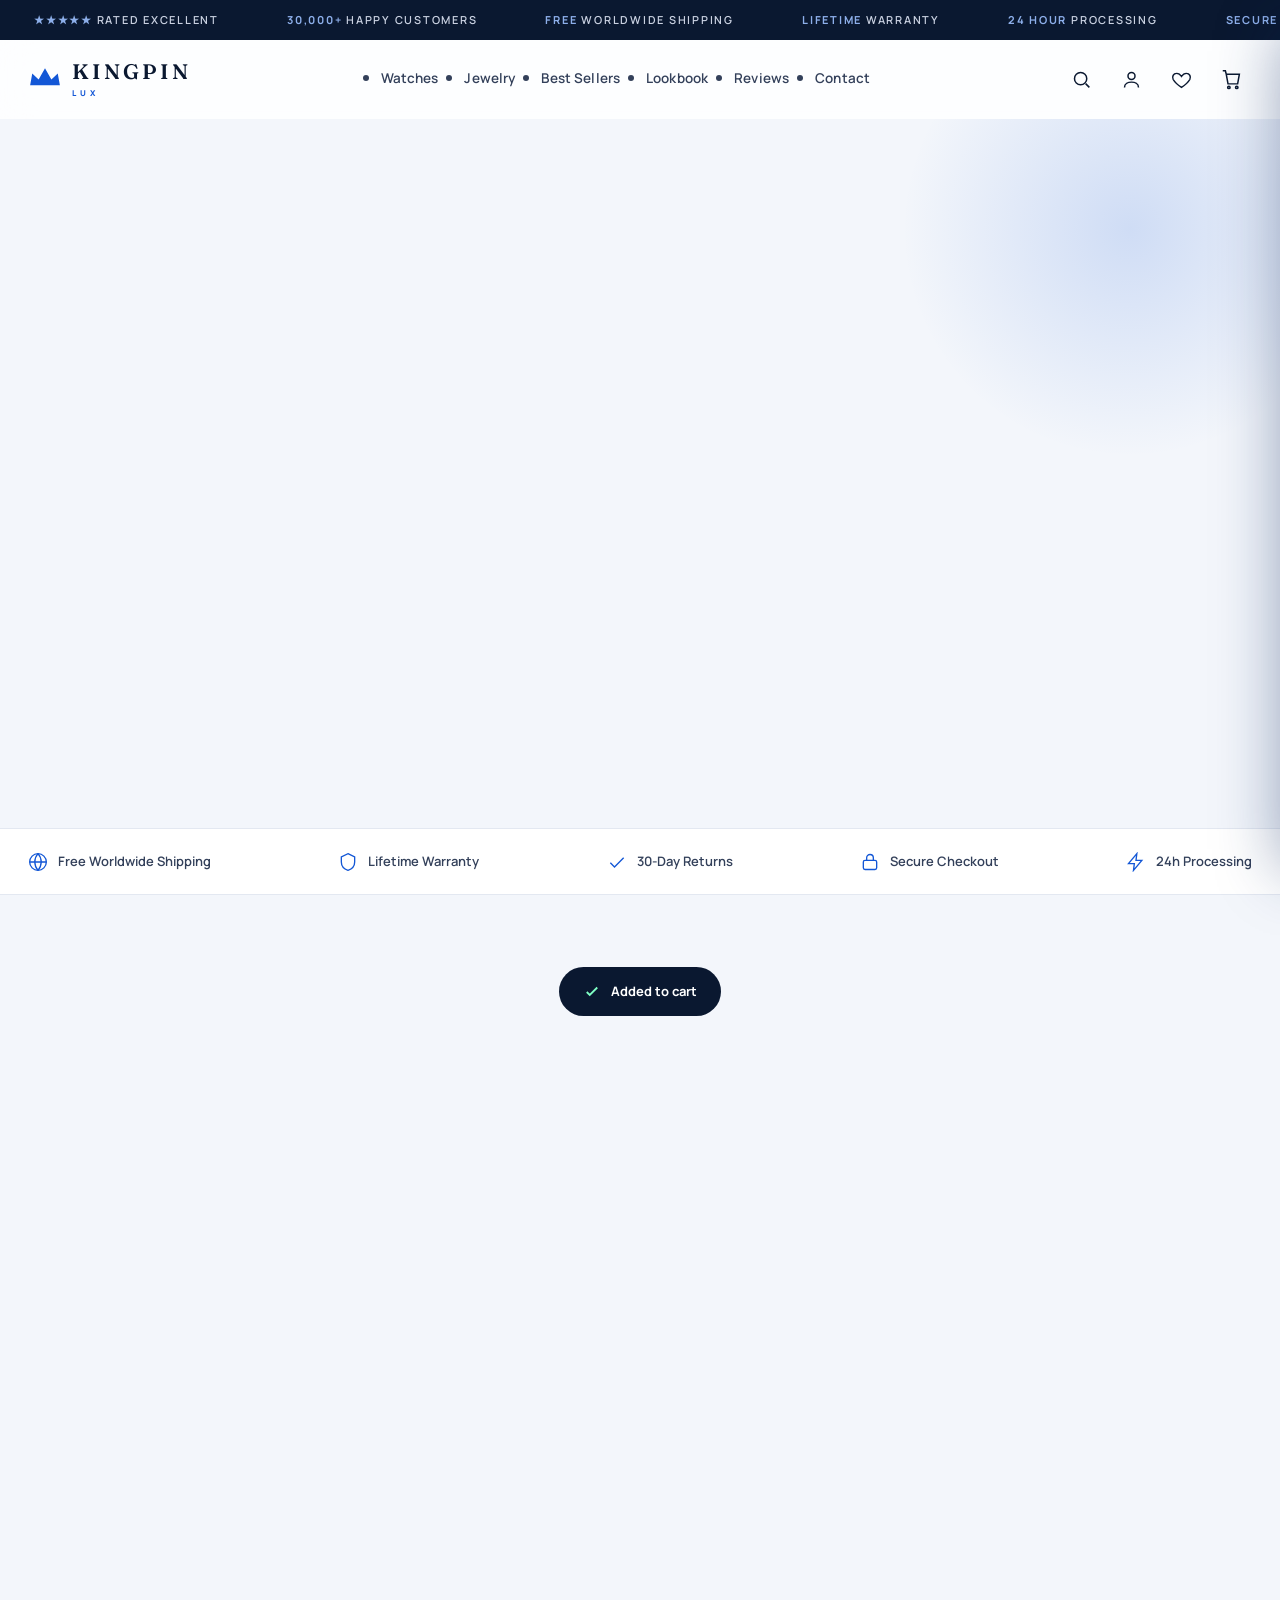
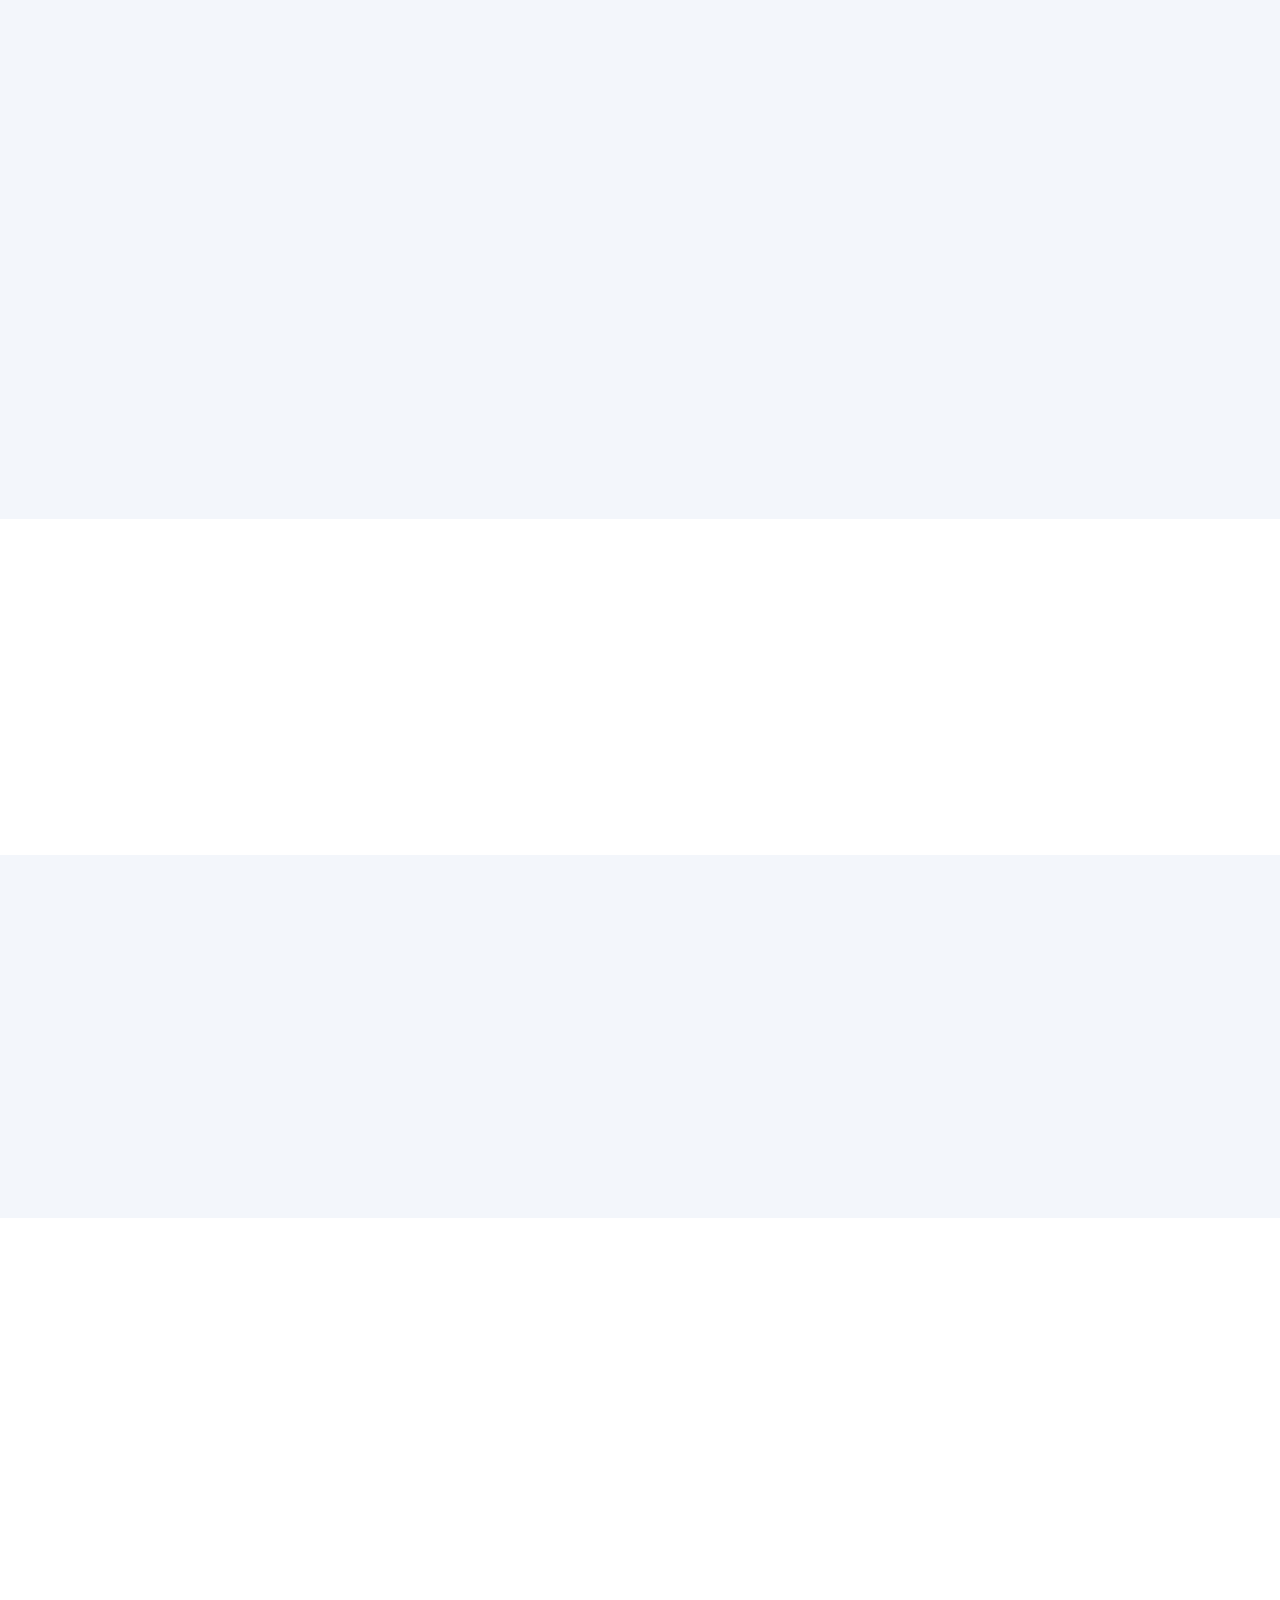
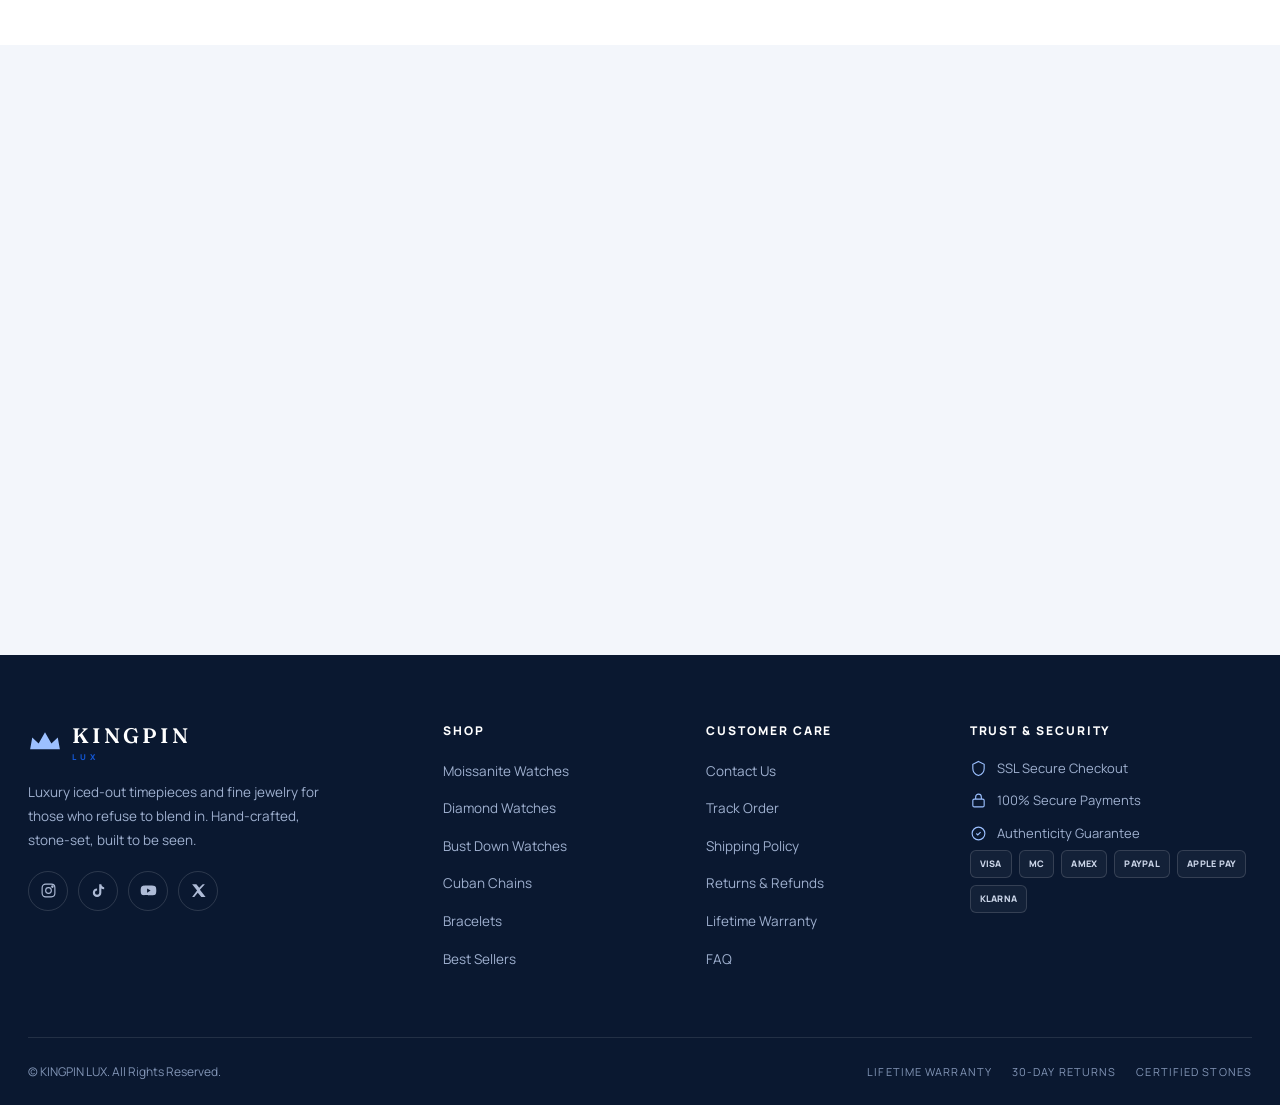
==== index.html @ f2dff748 "Add files via upload" ====
<!DOCTYPE html>
<html lang="en">
<head>
<meta charset="UTF-8">
<meta name="viewport" content="width=device-width, initial-scale=1.0">
<title>KINGPIN LUX — Iced Out Luxury Watches & Diamond Jewelry</title>
<meta name="description" content="KINGPIN LUX crafts moissanite, diamond and iced-out luxury watches for those who refuse to blend in. Free worldwide shipping. Lifetime warranty.">
<meta property="og:title" content="KINGPIN LUX — Time Is Power">
<meta property="og:description" content="Luxury iced-out watches crafted for those who refuse to blend in.">
<link rel="preconnect" href="https://fonts.googleapis.com"><link rel="preconnect" href="https://fonts.gstatic.com" crossorigin>
<link href="https://fonts.googleapis.com/css2?family=Fraunces:ital,opsz,wght@0,9..144,400;0,9..144,500;0,9..144,600;1,9..144,500&family=Manrope:wght@400;500;600;700;800&display=swap" rel="stylesheet">
<style>/* ============ KINGPIN LUX — LIGHT / BLUE THEME ============ */
:root{
  --bg:#f3f6fb; --surface:#ffffff; --surface-2:#fafbfe;
  --ink:#0a1830; --ink-2:#33405a; --muted:#6b7896; --muted-2:#9aa6bd;
  --line:#e3e8f1; --line-2:#eef1f7;
  --blue:#1357d6; --blue-deep:#0c3a96; --blue-700:#0e44ad; --blue-tint:#e9f1ff; --blue-glow:rgba(19,87,214,.16);
  --gold:#b08a36; --ok:#1a9e5f;
  --serif:'Fraunces',Georgia,serif; --sans:'Manrope',-apple-system,sans-serif;
  --ease:cubic-bezier(.22,.61,.36,1);
  --shadow:0 22px 50px -28px rgba(12,40,96,.35); --shadow-sm:0 8px 24px -14px rgba(12,40,96,.28);
  --r:14px;
}
*{margin:0;padding:0;box-sizing:border-box}
html{scroll-behavior:smooth;-webkit-text-size-adjust:100%}
body{background:var(--bg);color:var(--ink-2);font-family:var(--sans);font-weight:400;line-height:1.6;
  overflow-x:hidden;-webkit-font-smoothing:antialiased}
body.lock{overflow:hidden}
a{color:inherit;text-decoration:none}
img{max-width:100%;display:block}
h1,h2,h3,h4,h5{font-family:var(--serif);color:var(--ink);font-weight:500;line-height:1.08;letter-spacing:-.01em}
::selection{background:var(--blue);color:#fff}
.wrap{max-width:1280px;margin:0 auto;padding:0 28px}
.blue{color:var(--blue)}
.eyebrow{font-family:var(--sans);font-size:11px;letter-spacing:.28em;text-transform:uppercase;color:var(--blue);font-weight:700}
.muted{color:var(--muted)}

/* buttons */
.btn{display:inline-flex;align-items:center;justify-content:center;gap:9px;font-family:var(--sans);font-weight:700;
  font-size:13px;letter-spacing:.04em;padding:15px 30px;border-radius:999px;cursor:pointer;border:1.5px solid transparent;
  transition:.35s var(--ease);white-space:nowrap}
.btn-primary{background:var(--blue);color:#fff;box-shadow:0 12px 26px -10px var(--blue-glow)}
.btn-primary:hover{background:var(--blue-deep);transform:translateY(-2px);box-shadow:0 18px 34px -12px var(--blue-glow)}
.btn-dark{background:var(--ink);color:#fff}
.btn-dark:hover{background:#1a2b4a;transform:translateY(-2px)}
.btn-ghost{background:transparent;border-color:var(--line);color:var(--ink)}
.btn-ghost:hover{border-color:var(--blue);color:var(--blue)}
.btn-lg{padding:18px 40px;font-size:14px}
.btn-block{width:100%}

.pill{display:inline-flex;align-items:center;gap:7px;font-size:11px;font-weight:700;letter-spacing:.06em;
  text-transform:uppercase;padding:6px 12px;border-radius:999px}
.pill-blue{background:var(--blue-tint);color:var(--blue-deep)}
.pill-sale{background:#fde9ec;color:#c0233b}
.pill-stock{background:#fff3e0;color:#b5760a}

/* ============ ANNOUNCEMENT ============ */
.announce{background:var(--ink);color:#dfe6f5;overflow:hidden;position:relative;z-index:60}
.announce .t{display:flex;align-items:center;height:40px;white-space:nowrap;animation:marq 40s linear infinite}
.announce .t span{font-size:11px;letter-spacing:.16em;text-transform:uppercase;padding:0 34px;font-weight:600;opacity:.9}
.announce .t span b{color:#9cc0ff}
@keyframes marq{to{transform:translateX(-50%)}}

/* ============ HEADER ============ */
.hd{position:sticky;top:0;z-index:55;background:rgba(255,255,255,.82);backdrop-filter:blur(16px);
  border-bottom:1px solid transparent;transition:.4s var(--ease)}
.hd.scrolled{border-bottom-color:var(--line);box-shadow:0 6px 26px -18px rgba(12,40,96,.4)}
.nav{display:flex;align-items:center;justify-content:space-between;height:78px;transition:.4s var(--ease);gap:18px}
.hd.scrolled .nav{height:66px}
.logo{display:flex;align-items:center;gap:10px;flex-shrink:0}
.logo .crown{width:34px;color:var(--blue)}
.logo .lt{line-height:1}
.logo .nm{font-family:var(--serif);font-size:21px;font-weight:600;letter-spacing:.14em;color:var(--ink)}
.logo .sb{font-size:8px;letter-spacing:.5em;color:var(--blue);font-weight:800;text-indent:.5em}
.menu{display:flex;gap:26px;align-items:center}
.menu>li{position:relative}
.menu>li>a{font-size:13.5px;font-weight:600;color:var(--ink-2);padding:12px 0;display:block;transition:.25s;letter-spacing:.01em}
.menu>li>a:hover{color:var(--blue)}
.menu>li>a::after{content:"";position:absolute;left:0;bottom:6px;height:2px;width:0;background:var(--blue);transition:.35s var(--ease);border-radius:2px}
.menu>li:hover>a::after{width:100%}
.dd{position:absolute;top:100%;left:50%;transform:translateX(-50%) translateY(8px);background:#fff;border:1px solid var(--line);
  border-radius:14px;min-width:230px;padding:10px;opacity:0;visibility:hidden;transition:.3s var(--ease);box-shadow:var(--shadow)}
.menu>li:hover .dd{opacity:1;visibility:visible;transform:translateX(-50%) translateY(0)}
.dd a{display:block;padding:10px 14px;font-size:13px;font-weight:600;color:var(--ink-2);border-radius:9px;transition:.2s}
.dd a:hover{background:var(--blue-tint);color:var(--blue-deep)}
.icons{display:flex;gap:8px;align-items:center}
.iconbtn{position:relative;background:none;border:none;color:var(--ink);cursor:pointer;width:42px;height:42px;border-radius:50%;
  display:flex;align-items:center;justify-content:center;transition:.25s}
.iconbtn:hover{background:var(--blue-tint);color:var(--blue)}
.iconbtn svg{width:21px;height:21px}
.bdg{position:absolute;top:4px;right:3px;background:var(--blue);color:#fff;font-size:10px;font-weight:800;min-width:17px;height:17px;
  border-radius:999px;display:none;align-items:center;justify-content:center;padding:0 4px;font-family:var(--sans)}
.burger{display:none}

/* mobile menu */
.mob{position:fixed;inset:0;z-index:80;background:#fff;transform:translateX(100%);transition:.45s var(--ease);
  padding:26px 24px;overflow-y:auto;display:flex;flex-direction:column}
.mob.on{transform:translateX(0)}
.mob .top{display:flex;justify-content:space-between;align-items:center;margin-bottom:18px}
.mob .x{background:none;border:none;font-size:30px;color:var(--ink);cursor:pointer;line-height:1}
.mob a{display:block;font-family:var(--serif);font-size:24px;font-weight:500;color:var(--ink);padding:15px 4px;border-bottom:1px solid var(--line-2)}

/* ============ FOOTER ============ */
footer{background:var(--ink);color:#c3cde2;padding-top:70px;margin-top:40px}
.fgrid{display:grid;grid-template-columns:1.7fr 1fr 1fr 1.3fr;gap:46px;padding-bottom:54px}
.fbrand .logo .nm{color:#fff}.fbrand .logo .crown{color:#9cc0ff}
.fbrand p{font-size:13.5px;margin:18px 0;max-width:300px;line-height:1.8;color:#9fb0cf}
.soc{display:flex;gap:10px}
.soc a{width:40px;height:40px;border:1px solid rgba(255,255,255,.14);border-radius:50%;display:flex;align-items:center;justify-content:center;
  color:#aebbd6;transition:.3s}
.soc a:hover{background:var(--blue);border-color:var(--blue);color:#fff;transform:translateY(-3px)}
.soc svg{width:17px;height:17px}
.fcol h5{font-family:var(--sans);font-size:12px;letter-spacing:.16em;text-transform:uppercase;color:#fff;margin-bottom:20px;font-weight:800}
.fcol ul{list-style:none}.fcol li{margin-bottom:12px}
.fcol a{font-size:13.5px;color:#9fb0cf;transition:.25s}.fcol a:hover{color:#fff}
.ftrust{display:flex;flex-direction:column;gap:12px}
.ftrust .r{display:flex;gap:10px;align-items:center;font-size:13px;color:#9fb0cf}
.ftrust .r svg{width:17px;height:17px;color:#9cc0ff;flex-shrink:0}
.pays{display:flex;gap:7px;flex-wrap:wrap;margin-top:6px}
.pay{height:28px;padding:0 9px;border:1px solid rgba(255,255,255,.14);border-radius:6px;display:flex;align-items:center;
  font-size:9px;font-weight:800;letter-spacing:.03em;color:#cdd7ea;background:rgba(255,255,255,.04)}
.fbot{border-top:1px solid rgba(255,255,255,.1);padding:24px 0;display:flex;justify-content:space-between;align-items:center;
  flex-wrap:wrap;gap:12px}
.fbot p{font-size:12px;color:#8295b6}
.fbot .c{display:flex;gap:20px;font-size:11px;letter-spacing:.1em;text-transform:uppercase;color:#8295b6}

/* ============ PRODUCT CARD ============ */
.pcard{background:var(--surface);border:1px solid var(--line);border-radius:var(--r);overflow:hidden;transition:.4s var(--ease);
  position:relative;display:flex;flex-direction:column}
.pcard:hover{border-color:#cfdcf3;transform:translateY(-6px);box-shadow:var(--shadow)}
.pmedia{position:relative;aspect-ratio:1;overflow:hidden;background:linear-gradient(135deg,#eef3fb,#e3ebf7);display:block}
.pmedia img{width:100%;height:100%;object-fit:cover;transition:.7s var(--ease)}
.pcard:hover .pmedia img{transform:scale(1.06)}
.ptags{position:absolute;top:12px;left:12px;z-index:3;display:flex;flex-direction:column;gap:6px;align-items:flex-start}
.pwish{position:absolute;top:11px;right:11px;z-index:4;background:rgba(255,255,255,.92);border:1px solid var(--line);
  width:38px;height:38px;border-radius:50%;display:flex;align-items:center;justify-content:center;cursor:pointer;color:var(--ink);transition:.25s}
.pwish:hover{color:var(--blue);border-color:var(--blue)}
.pwish.on{color:#e23;border-color:#e23}.pwish.on svg{fill:#e23}
.pwish svg{width:17px;height:17px}
.pquick{position:absolute;left:12px;right:12px;bottom:12px;z-index:4;transform:translateY(130%);transition:.4s var(--ease);display:flex;gap:8px}
.pcard:hover .pquick{transform:translateY(0)}
.pquick .add{flex:1;background:var(--ink);color:#fff;border:none;border-radius:999px;padding:12px;font-family:var(--sans);
  font-weight:700;font-size:12px;letter-spacing:.04em;cursor:pointer;transition:.25s}
.pquick .add:hover{background:var(--blue)}
.pquick .qv{flex:0 0 46px;background:rgba(255,255,255,.95);border:1px solid var(--line);border-radius:999px;cursor:pointer;
  display:flex;align-items:center;justify-content:center;color:var(--ink);transition:.25s}
.pquick .qv:hover{color:var(--blue);border-color:var(--blue)}
.pbody{padding:18px 18px 20px;text-align:center;flex:1;display:flex;flex-direction:column}
.pbody .ct{font-size:10px;letter-spacing:.16em;text-transform:uppercase;color:var(--blue);font-weight:700;margin-bottom:7px}
.pbody h3{font-size:19px;margin-bottom:8px;color:var(--ink)}
.stars{display:inline-flex;gap:1px;align-items:center;color:#f5a623;justify-content:center}
.stars svg{width:14px;height:14px}.stars .rc{font-size:11.5px;color:var(--muted);margin-left:5px;font-family:var(--sans);font-weight:600}
.price{display:flex;gap:9px;justify-content:center;align-items:baseline;margin-top:auto;padding-top:12px}
.price .now{font-size:18px;font-weight:800;color:var(--ink);font-family:var(--sans)}
.price .was{font-size:13px;color:var(--muted-2);text-decoration:line-through;font-family:var(--sans);font-weight:600}

/* ============ DRAWER / CART ============ */
.ov{position:fixed;inset:0;background:rgba(10,24,48,.42);z-index:90;opacity:0;visibility:hidden;transition:.4s var(--ease);backdrop-filter:blur(2px)}
.ov.on{opacity:1;visibility:visible}
.drawer{position:fixed;top:0;right:0;height:100%;width:min(430px,100%);background:#fff;z-index:95;transform:translateX(100%);
  transition:.45s var(--ease);display:flex;flex-direction:column;box-shadow:-30px 0 60px -30px rgba(12,40,96,.4)}
.drawer.on{transform:translateX(0)}
.dh{padding:22px 24px;border-bottom:1px solid var(--line);display:flex;justify-content:space-between;align-items:center}
.dh h3{font-size:22px}.dh button{background:none;border:none;font-size:26px;color:var(--muted);cursor:pointer;line-height:1}
.dh button:hover{color:var(--blue)}
.ditems{flex:1;overflow-y:auto;padding:6px 24px}
.dempty{text-align:center;color:var(--muted);padding:60px 10px;font-size:14px}
.ci{display:flex;gap:14px;padding:18px 0;border-bottom:1px solid var(--line-2)}
.ci .im{width:78px;height:78px;border-radius:10px;overflow:hidden;flex-shrink:0;background:#eef3fb}
.ci .im img{width:100%;height:100%;object-fit:cover}
.ci .inf{flex:1}.ci .inf h4{font-size:15px;margin-bottom:3px}.ci .inf .cp{font-size:14px;font-weight:800;color:var(--blue);font-family:var(--sans)}
.qty{display:inline-flex;align-items:center;border:1px solid var(--line);border-radius:999px;margin-top:9px;overflow:hidden}
.qty button{width:30px;height:30px;background:none;border:none;cursor:pointer;color:var(--ink);font-size:15px;transition:.2s}
.qty button:hover{background:var(--blue-tint);color:var(--blue)}
.qty span{min-width:30px;text-align:center;font-weight:700;font-family:var(--sans);font-size:13px}
.ci .rm{background:none;border:none;color:var(--muted-2);font-size:12px;cursor:pointer;margin-top:8px;display:block;font-weight:600}
.ci .rm:hover{color:#e23}
.df{padding:22px 24px;border-top:1px solid var(--line);background:var(--surface-2)}
.df .row{display:flex;justify-content:space-between;font-size:13.5px;margin-bottom:7px;color:var(--ink-2)}
.df .row.g{font-size:16px;font-weight:800;color:var(--ink);margin:10px 0 16px}
.df .row.g b{font-family:var(--sans)}
.df .ship{text-align:center;font-size:11.5px;color:var(--muted);margin-top:12px}

/* toast */
.toast{position:fixed;bottom:24px;left:50%;transform:translateX(-50%) translateY(140px);z-index:120;background:var(--ink);color:#fff;
  padding:14px 24px;border-radius:999px;display:flex;gap:10px;align-items:center;transition:.45s var(--ease);box-shadow:var(--shadow)}
.toast.on{transform:translateX(-50%) translateY(0)}
.toast svg{width:18px;height:18px;color:#7fffc4}.toast span{font-size:13px;font-weight:700}

/* reveal */
.rv{opacity:0;transform:translateY(28px);transition:.8s var(--ease)}.rv.in{opacity:1;transform:none}
[data-d="1"]{transition-delay:.07s}[data-d="2"]{transition-delay:.14s}[data-d="3"]{transition-delay:.21s}[data-d="4"]{transition-delay:.28s}

/* crown svg */
.crown svg{width:100%;height:auto}

@media(max-width:980px){
  .fgrid{grid-template-columns:1fr 1fr;gap:36px}
}
@media(max-width:760px){
  .wrap{padding:0 18px}
  .menu{display:none}.burger{display:flex}
  .icons .iconbtn.srch,.icons .iconbtn.acct{display:none}
  .fgrid{grid-template-columns:1fr}
  .fbot{flex-direction:column;text-align:center}
}
</style>
<style>
/* ===== HOMEPAGE ===== */
.hero{position:relative;overflow:hidden;padding:64px 0 84px}
.hero-grid{display:grid;grid-template-columns:1.05fr 1fr;gap:50px;align-items:center}
.hero-l .eyebrow{margin-bottom:18px;display:inline-block}
.hero h1{font-size:clamp(46px,7vw,86px);color:var(--ink);letter-spacing:-.02em;margin-bottom:18px}
.hero h1 em{font-style:italic;color:var(--blue);font-weight:500}
.hero .lede{font-size:clamp(16px,2vw,19px);color:var(--ink-2);max-width:460px;margin-bottom:30px}
.hero-cta{display:flex;gap:12px;flex-wrap:wrap;margin-bottom:34px}
.hero-stats{display:flex;gap:30px;flex-wrap:wrap}
.hero-stats .s .n{font-family:var(--serif);font-size:30px;color:var(--ink);font-weight:600;line-height:1}
.hero-stats .s .l{font-size:11px;letter-spacing:.12em;text-transform:uppercase;color:var(--muted);margin-top:5px;font-weight:600}
.hero-img{position:relative;border-radius:22px;overflow:hidden;aspect-ratio:1.02;box-shadow:var(--shadow);border:1px solid var(--line)}
.hero-img img{width:100%;height:100%;object-fit:cover}
.hero-img .float{position:absolute;left:18px;bottom:18px;background:rgba(255,255,255,.92);backdrop-filter:blur(8px);
  border-radius:14px;padding:12px 16px;display:flex;gap:11px;align-items:center;box-shadow:var(--shadow-sm)}
.hero-img .float .ic{width:38px;height:38px;border-radius:10px;background:var(--blue-tint);display:flex;align-items:center;justify-content:center;color:var(--blue)}
.hero-img .float .ic svg{width:20px;height:20px}
.hero-img .float .tx b{display:block;font-size:13px;color:var(--ink);font-weight:800}
.hero-img .float .tx span{font-size:11px;color:var(--muted)}
.hero-blur{position:absolute;width:460px;height:460px;border-radius:50%;background:radial-gradient(circle,var(--blue-glow),transparent 70%);
  top:-120px;right:-80px;z-index:-1}

.tstrip{background:var(--surface);border-block:1px solid var(--line)}
.tstrip .wrap{display:flex;justify-content:space-between;gap:20px;flex-wrap:wrap;padding-block:22px}
.tstrip .ti{display:flex;gap:10px;align-items:center;font-size:13px;font-weight:600;color:var(--ink-2)}
.tstrip .ti svg{width:20px;height:20px;color:var(--blue);flex-shrink:0}

.sec{padding:88px 0}
.shead{text-align:center;max-width:620px;margin:0 auto 50px}
.shead h2{font-size:clamp(34px,4.6vw,52px);margin:14px 0 12px}
.shead p{color:var(--muted)}
.dash{width:54px;height:3px;background:var(--blue);border-radius:3px;margin:0 auto}

.coll{display:grid;grid-template-columns:repeat(4,1fr);gap:16px}
.ccard{position:relative;border-radius:var(--r);overflow:hidden;aspect-ratio:3/3.7;display:flex;align-items:flex-end;cursor:pointer;
  border:1px solid var(--line)}
.ccard img{position:absolute;inset:0;width:100%;height:100%;object-fit:cover;transition:.9s var(--ease)}
.ccard:hover img{transform:scale(1.07)}
.ccard::after{content:"";position:absolute;inset:0;background:linear-gradient(to top,rgba(8,18,40,.86),rgba(8,18,40,.05) 60%,transparent)}
.ccard .cb{position:relative;z-index:2;padding:22px;color:#fff;width:100%}
.ccard .cb .c{font-size:11px;letter-spacing:.14em;text-transform:uppercase;color:#9cc0ff;font-weight:700}
.ccard .cb h3{color:#fff;font-size:23px;margin-top:3px}
.ccard .cb .go{margin-top:12px;font-size:12px;font-weight:700;letter-spacing:.04em;display:inline-flex;gap:6px;opacity:0;transform:translateY(8px);transition:.4s var(--ease)}
.ccard:hover .cb .go{opacity:1;transform:none}
.ccard.wide{grid-column:span 2;aspect-ratio:auto}

.tabs{display:flex;justify-content:center;gap:8px;flex-wrap:wrap;margin-bottom:40px}
.tabs button{background:#fff;border:1px solid var(--line);color:var(--ink-2);padding:10px 20px;border-radius:999px;
  font-family:var(--sans);font-weight:700;font-size:13px;cursor:pointer;transition:.3s}
.tabs button.on,.tabs button:hover{background:var(--blue);border-color:var(--blue);color:#fff}
.pgrid{display:grid;grid-template-columns:repeat(4,1fr);gap:18px}

.why{background:var(--surface)}
.whygrid{display:grid;grid-template-columns:repeat(4,1fr);gap:18px}
.wc{text-align:center;padding:30px 18px;border:1px solid var(--line);border-radius:var(--r);background:var(--surface-2);transition:.35s var(--ease)}
.wc:hover{border-color:#cfdcf3;transform:translateY(-4px);box-shadow:var(--shadow-sm)}
.wc .ic{width:50px;height:50px;border-radius:12px;background:var(--blue-tint);color:var(--blue);display:flex;align-items:center;justify-content:center;margin:0 auto 16px}
.wc .ic svg{width:25px;height:25px}
.wc h4{font-size:18px;margin-bottom:6px}.wc p{font-size:13px;color:var(--muted)}

.wild{display:grid;grid-template-columns:repeat(6,1fr);grid-auto-rows:170px;gap:12px}
.wt{position:relative;border-radius:12px;overflow:hidden;cursor:pointer}
.wt img{width:100%;height:100%;object-fit:cover;transition:.7s var(--ease)}
.wt:hover img{transform:scale(1.1)}
.wt::after{content:"";position:absolute;inset:0;background:rgba(19,87,214,0);transition:.35s}
.wt:hover::after{background:rgba(10,24,48,.28)}
.wt.t1{grid-column:span 2;grid-row:span 2}.wt.t2{grid-column:span 2}.wt.t3{grid-column:span 2;grid-row:span 2}

.revwrap{background:var(--surface)}
.revtop{display:flex;align-items:center;justify-content:center;gap:16px;margin-bottom:44px;flex-wrap:wrap}
.revtop .sc{font-family:var(--serif);font-size:46px;color:var(--ink);font-weight:600;line-height:1}
.revtop .stars svg{width:22px;height:22px}
.revtop .mt .l{font-size:12px;color:var(--muted);font-weight:600}
.revg{display:grid;grid-template-columns:repeat(3,1fr);gap:18px}
.rc{border:1px solid var(--line);border-radius:var(--r);background:var(--surface-2);overflow:hidden}
.rc .ph{aspect-ratio:1.5;overflow:hidden}.rc .ph img{width:100%;height:100%;object-fit:cover}
.rc .bd{padding:22px 22px 24px}
.rc .stars{margin-bottom:12px}
.rc p{font-family:var(--serif);font-size:17px;font-style:italic;color:var(--ink);line-height:1.5;margin-bottom:16px}
.rc .who{display:flex;align-items:center;gap:11px}
.rc .av{width:40px;height:40px;border-radius:50%;background:var(--blue);color:#fff;display:flex;align-items:center;justify-content:center;
  font-family:var(--serif);font-weight:600;font-size:17px}
.rc .who .nm{font-size:13px;font-weight:700;color:var(--ink)}
.rc .who .vf{font-size:11px;color:var(--ok);font-weight:700;display:flex;gap:4px;align-items:center}

.cta-circle{background:linear-gradient(135deg,var(--blue-deep),var(--blue));color:#fff;border-radius:24px;padding:60px 40px;text-align:center;position:relative;overflow:hidden}
.cta-circle::before{content:"";position:absolute;width:400px;height:400px;border-radius:50%;background:rgba(255,255,255,.08);top:-160px;right:-120px}
.cta-circle .eyebrow{color:#bcd4ff}
.cta-circle h2{color:#fff;font-size:clamp(32px,4.4vw,50px);margin:12px 0}
.cta-circle p{color:#cfe0ff;max-width:520px;margin:0 auto 28px}
.cform{display:flex;gap:10px;max-width:480px;margin:0 auto;flex-wrap:wrap}
.cform input{flex:1;min-width:200px;background:rgba(255,255,255,.14);border:1px solid rgba(255,255,255,.25);color:#fff;
  padding:16px 20px;border-radius:999px;font-family:var(--sans);font-size:14px;outline:none}
.cform input::placeholder{color:#cdddff}
.cform input:focus{background:rgba(255,255,255,.2)}
.cform .btn{background:#fff;color:var(--blue-deep)}.cform .btn:hover{background:var(--ink);color:#fff}
.cok{color:#bff5d8;font-size:13px;margin-top:16px;display:none;font-weight:700}
.cfine{font-size:11.5px;color:#a9c4f0;margin-top:16px}

@media(max-width:980px){
  .pgrid,.coll{grid-template-columns:repeat(2,1fr)}.whygrid{grid-template-columns:repeat(2,1fr)}.revg{grid-template-columns:1fr}
  .hero-grid{grid-template-columns:1fr;gap:36px}.hero-img{order:-1;max-width:460px;margin:0 auto}
  .wild{grid-template-columns:repeat(3,1fr);grid-auto-rows:130px}.wt.t1,.wt.t3{grid-row:span 2}
}
@media(max-width:760px){
  .pgrid{grid-template-columns:repeat(2,1fr);gap:12px}.coll{grid-template-columns:1fr 1fr}.ccard.wide{grid-column:span 2}
  .whygrid{grid-template-columns:1fr 1fr}.sec{padding:60px 0}
  .pquick{transform:translateY(0)}.pbody h3{font-size:16px}
  .wild{grid-template-columns:repeat(2,1fr)}.wt.t1,.wt.t2,.wt.t3{grid-column:span 1;grid-row:span 1}
  .cta-circle{padding:44px 22px}
}
</style>
</head>
<body>
<svg width="0" height="0" style="position:absolute"><symbol id="crown" viewBox="0 0 64 44"><path fill="currentColor" d="M4 40h56l-4-22-12 11L32 8 20 29 8 18 4 40z"/></symbol></svg>

<!-- ANNOUNCE -->
<div class="announce"><div class="t" id="annTrack"></div></div>

<!-- HEADER (shared markup) -->
<header class="hd" id="hd">
  <div class="wrap nav">
    <a class="logo" href="index.html"><span class="crown"><svg viewBox="0 0 64 44"><use href="#crown"/></svg></span>
      <span class="lt"><span class="nm">KINGPIN</span><br><span class="sb">LUX</span></span></a>
    <nav><ul class="menu">
      <li><a href="#products">Watches</a><div class="dd">
        <a href="product.html?id=2">Moissanite Watches</a><a href="product.html?id=1">Diamond Watches</a>
        <a href="product.html?id=9">Bust Down Watches</a><a href="#products">Iced Out Watches</a>
        <a href="#products">Best Sellers</a><a href="#products">New Arrivals</a></div></li>
      <li><a href="#products">Jewelry</a><div class="dd">
        <a href="#products">Cuban Chains</a><a href="#products">Bracelets</a><a href="#products">Pendants</a><a href="#products">Rings</a></div></li>
      <li><a href="#products">Best Sellers</a></li>
      <li><a href="#wild">Lookbook</a></li>
      <li><a href="#reviews">Reviews</a></li>
      <li><a href="#circle">Contact</a></li>
    </ul></nav>
    <div class="icons">
      <button class="iconbtn srch" aria-label="Search"><svg fill="none" stroke="currentColor" stroke-width="1.7" viewBox="0 0 24 24"><circle cx="11" cy="11" r="7"/><path d="M21 21l-4.3-4.3"/></svg></button>
      <button class="iconbtn acct" aria-label="Account"><svg fill="none" stroke="currentColor" stroke-width="1.7" viewBox="0 0 24 24"><circle cx="12" cy="8" r="4"/><path d="M4 21c0-4 4-6 8-6s8 2 8 6"/></svg></button>
      <button class="iconbtn" aria-label="Wishlist"><svg fill="none" stroke="currentColor" stroke-width="1.7" viewBox="0 0 24 24"><path d="M12 21s-7-4.6-9.5-9C1 9 2.5 5 6.5 5 9 5 11 7 12 8.5 13 7 15 5 17.5 5 21.5 5 23 9 21.5 12c-2.5 4.4-9.5 9-9.5 9z"/></svg><span class="bdg" data-wish-badge>0</span></button>
      <button class="iconbtn" id="cartBtn" aria-label="Cart"><svg fill="none" stroke="currentColor" stroke-width="1.7" viewBox="0 0 24 24"><path d="M6 6h15l-2 11H8L6 6zM6 6L5 2H2"/><circle cx="9" cy="21" r="1.4"/><circle cx="18" cy="21" r="1.4"/></svg><span class="bdg" data-cart-badge>0</span></button>
      <button class="iconbtn burger" id="burger" aria-label="Menu"><svg fill="none" stroke="currentColor" stroke-width="1.7" viewBox="0 0 24 24"><path d="M3 6h18M3 12h18M3 18h18"/></svg></button>
    </div>
  </div>
</header>

<!-- HERO -->
<section class="hero">
  <div class="hero-blur"></div>
  <div class="wrap hero-grid">
    <div class="hero-l">
      <span class="eyebrow rv">Iced Out · Moissanite · Diamond</span>
      <h1 class="rv" data-d="1">Time Is <em>Power</em>.</h1>
      <p class="lede rv" data-d="2">Luxury iced-out watches crafted for those who refuse to blend in. Hand-set stones, lifetime warranty, shipped worldwide in our signature box.</p>
      <div class="hero-cta rv" data-d="3">
        <a href="#products" class="btn btn-primary btn-lg">Shop Watches</a>
        <a href="#wild" class="btn btn-ghost btn-lg">View Lookbook</a>
      </div>
      <div class="hero-stats rv" data-d="4">
        <div class="s"><div class="n">30K+</div><div class="l">Happy Clients</div></div>
        <div class="s"><div class="n">4.9★</div><div class="l">Rated Excellent</div></div>
        <div class="s"><div class="n">Lifetime</div><div class="l">Warranty</div></div>
      </div>
    </div>
    <div class="hero-img rv" data-d="2">
      <img id="heroImg" alt="Iced out luxury watches">
      <div class="float">
        <div class="ic"><svg fill="none" stroke="currentColor" stroke-width="1.7" viewBox="0 0 24 24"><path d="M12 2l8 4v6c0 5-3.5 8.5-8 10-4.5-1.5-8-5-8-10V6z"/><path d="M9 12l2 2 4-4"/></svg></div>
        <div class="tx"><b>Authenticity Guaranteed</b><span>Every piece certified & insured</span></div>
      </div>
    </div>
  </div>
</section>

<!-- TRUST STRIP -->
<div class="tstrip"><div class="wrap">
  <div class="ti"><svg fill="none" stroke="currentColor" stroke-width="1.6" viewBox="0 0 24 24"><path d="M2 12h20M12 2a15 15 0 010 20M12 2a15 15 0 000 20"/><circle cx="12" cy="12" r="10"/></svg> Free Worldwide Shipping</div>
  <div class="ti"><svg fill="none" stroke="currentColor" stroke-width="1.6" viewBox="0 0 24 24"><path d="M12 2l8 4v6c0 5-3.5 8.5-8 10-4.5-1.5-8-5-8-10V6z"/></svg> Lifetime Warranty</div>
  <div class="ti"><svg fill="none" stroke="currentColor" stroke-width="1.6" viewBox="0 0 24 24"><path d="M20 7L9 18l-5-5"/></svg> 30-Day Returns</div>
  <div class="ti"><svg fill="none" stroke="currentColor" stroke-width="1.6" viewBox="0 0 24 24"><rect x="4" y="10" width="16" height="11" rx="2"/><path d="M8 10V7a4 4 0 018 0v3"/></svg> Secure Checkout</div>
  <div class="ti"><svg fill="none" stroke="currentColor" stroke-width="1.6" viewBox="0 0 24 24"><path d="M13 2L3 14h7l-1 8 10-12h-7z"/></svg> 24h Processing</div>
</div></div>

<!-- COLLECTIONS -->
<section class="sec" id="collections"><div class="wrap">
  <div class="shead rv"><span class="eyebrow">Curated For The Bold</span><h2>Featured Collections</h2><div class="dash"></div></div>
  <div class="coll" id="collGrid"></div>
</div></section>

<!-- BEST SELLERS -->
<section class="sec" id="products" style="padding-top:0"><div class="wrap">
  <div class="shead rv"><span class="eyebrow">Most Coveted</span><h2>Best Sellers</h2><p>Every piece hand-set with brilliant moissanite & diamond. Tap any watch for the full breakdown.</p><div class="dash"></div></div>
  <div class="tabs rv">
    <button class="on" data-f="all">All</button><button data-f="moissanite">Moissanite</button>
    <button data-f="diamond">Diamond</button><button data-f="bustdown">Bust Down</button><button data-f="iced">Iced Out</button>
  </div>
  <div class="pgrid" id="pGrid"></div>
</div></section>

<!-- WHY US -->
<section class="sec why" id="about"><div class="wrap">
  <div class="shead rv"><span class="eyebrow">The KINGPIN Standard</span><h2>Why Choose Us</h2><div class="dash"></div></div>
  <div class="whygrid" id="whyGrid"></div>
</div></section>

<!-- LOOKBOOK / IN THE WILD -->
<section class="sec" id="wild"><div class="wrap">
  <div class="shead rv"><span class="eyebrow">@KINGPINLUX</span><h2>Iced In The Wild</h2><p>Real pieces, real wrists. Tag <span class="blue">#KINGPINLUX</span> to be featured.</p><div class="dash"></div></div>
  <div class="wild rv" id="wildGrid"></div>
</div></section>

<!-- REVIEWS -->
<section class="sec revwrap" id="reviews"><div class="wrap">
  <div class="shead rv"><span class="eyebrow">Verified & Loved</span><h2>What Kings Are Saying</h2><div class="dash"></div></div>
  <div class="revtop rv">
    <div class="sc">4.9</div>
    <div class="stars" id="revStars"></div>
    <div class="mt"><div class="l">Based on 30,142 verified reviews</div><div class="l blue">Rated Excellent on Trustpilot</div></div>
  </div>
  <div class="revg" id="revGrid"></div>
</div></section>

<!-- EMAIL CAPTURE -->
<section class="sec" id="circle"><div class="wrap">
  <div class="cta-circle rv">
    <span class="eyebrow">VIP Access</span>
    <h2>Join The KINGPIN Circle</h2>
    <p>Exclusive drops, VIP early access, private promotions and product launches — before anyone else.</p>
    <div class="cform">
      <input type="email" id="email" placeholder="Your email address">
      <button class="btn btn-lg" id="joinBtn">Join</button>
    </div>
    <div class="cok" id="cok">★ Welcome to the Circle — check your inbox.</div>
    <div class="cfine">By joining you agree to receive marketing. Unsubscribe anytime.</div>
  </div>
</div></section>

<!-- FOOTER (shared) -->
<footer><div class="wrap">
  <div class="fgrid">
    <div class="fbrand">
      <a class="logo" href="index.html"><span class="crown"><svg viewBox="0 0 64 44"><use href="#crown"/></svg></span>
        <span class="lt"><span class="nm">KINGPIN</span><br><span class="sb">LUX</span></span></a>
      <p>Luxury iced-out timepieces and fine jewelry for those who refuse to blend in. Hand-crafted, stone-set, built to be seen.</p>
      <div class="soc">
        <a href="#" aria-label="Instagram"><svg fill="none" stroke="currentColor" stroke-width="1.6" viewBox="0 0 24 24"><rect x="3" y="3" width="18" height="18" rx="5"/><circle cx="12" cy="12" r="4"/><circle cx="17.5" cy="6.5" r="1" fill="currentColor"/></svg></a>
        <a href="#" aria-label="TikTok"><svg fill="currentColor" viewBox="0 0 24 24"><path d="M16 3c.3 2.4 1.8 4 4 4.3v3c-1.5.1-2.9-.4-4-1.2V15a6 6 0 11-6-6v3a3 3 0 103 3V3h3z"/></svg></a>
        <a href="#" aria-label="YouTube"><svg fill="currentColor" viewBox="0 0 24 24"><path d="M23 12c0-2.5-.3-3.9-.6-4.6a2.7 2.7 0 00-1.9-1.9C19 5 12 5 12 5s-7 0-8.5.5a2.7 2.7 0 00-1.9 1.9C1.3 8.1 1 9.5 1 12s.3 3.9.6 4.6a2.7 2.7 0 001.9 1.9C5 19 12 19 12 19s7 0 8.5-.5a2.7 2.7 0 001.9-1.9c.3-.7.6-2.1.6-4.6zM10 15V9l5 3-5 3z"/></svg></a>
        <a href="#" aria-label="X"><svg fill="currentColor" viewBox="0 0 24 24"><path d="M18 3h3l-7 8 8 10h-6l-5-6-5 6H3l7-9L3 3h6l4 5 5-5z"/></svg></a>
      </div>
    </div>
    <div class="fcol"><h5>Shop</h5><ul>
      <li><a href="product.html?id=2">Moissanite Watches</a></li><li><a href="product.html?id=1">Diamond Watches</a></li>
      <li><a href="product.html?id=9">Bust Down Watches</a></li><li><a href="#products">Cuban Chains</a></li>
      <li><a href="#products">Bracelets</a></li><li><a href="#products">Best Sellers</a></li></ul></div>
    <div class="fcol"><h5>Customer Care</h5><ul>
      <li><a href="#circle">Contact Us</a></li><li><a href="#">Track Order</a></li><li><a href="#">Shipping Policy</a></li>
      <li><a href="#">Returns & Refunds</a></li><li><a href="#">Lifetime Warranty</a></li><li><a href="#">FAQ</a></li></ul></div>
    <div class="fcol"><h5>Trust & Security</h5>
      <div class="ftrust">
        <div class="r"><svg fill="none" stroke="currentColor" stroke-width="1.6" viewBox="0 0 24 24"><path d="M12 2l8 4v6c0 5-3.5 8.5-8 10-4.5-1.5-8-5-8-10V6z"/></svg> SSL Secure Checkout</div>
        <div class="r"><svg fill="none" stroke="currentColor" stroke-width="1.6" viewBox="0 0 24 24"><rect x="4" y="10" width="16" height="11" rx="2"/><path d="M8 10V7a4 4 0 018 0v3"/></svg> 100% Secure Payments</div>
        <div class="r"><svg fill="none" stroke="currentColor" stroke-width="1.6" viewBox="0 0 24 24"><circle cx="12" cy="12" r="9"/><path d="M9 12l2 2 4-4"/></svg> Authenticity Guarantee</div>
      </div>
      <div class="pays"><span class="pay">VISA</span><span class="pay">MC</span><span class="pay">AMEX</span><span class="pay">PAYPAL</span><span class="pay">APPLE&nbsp;PAY</span><span class="pay">KLARNA</span></div>
    </div>
  </div>
  <div class="fbot"><p>© <span id="yr"></span> KINGPIN LUX. All Rights Reserved.</p>
    <div class="c"><span>Lifetime Warranty</span><span>30-Day Returns</span><span>Certified Stones</span></div></div>
</div></footer>

<!-- MOBILE MENU -->
<div class="mob" id="mob">
  <div class="top"><a class="logo" href="index.html"><span class="crown"><svg viewBox="0 0 64 44"><use href="#crown"/></svg></span><span class="lt"><span class="nm">KINGPIN</span><br><span class="sb">LUX</span></span></a><button class="x" id="mobX">×</button></div>
  <a href="#products">Watches</a><a href="#products">Best Sellers</a><a href="#wild">Lookbook</a>
  <a href="#products">Jewelry</a><a href="#reviews">Reviews</a><a href="#circle">Contact</a>
</div>

<!-- DRAWER -->
<div class="ov" id="ov"></div>
<aside class="drawer" id="drawer">
  <div class="dh"><h3>Your Cart</h3><button id="cartX">×</button></div>
  <div class="ditems" id="ditems"></div>
  <div class="df">
    <div class="row"><span>Subtotal</span><span id="dsub">$0</span></div>
    <div class="row"><span>Shipping</span><span class="blue" style="font-weight:700">Free</span></div>
    <div class="row g"><span>Total</span><b id="dtot">$0</b></div>
    <a href="checkout.html" class="btn btn-primary btn-block btn-lg">Secure Checkout</a>
    <div class="ship">🔒 Lifetime Warranty · 24h Processing · 30-Day Returns</div>
  </div>
</aside>

<!-- TOAST -->
<div class="toast" id="toast"><svg viewBox="0 0 24 24" fill="none" stroke="currentColor" stroke-width="2.4"><path d="M5 12l4 4 10-10"/></svg><span id="toastMsg">Added to cart</span></div>

<script>window.KP_IMG={"img1": "[data-uri]", "img2": "[data-uri]", "img3": "[data-uri]", "img4": "[data-uri]", "img5": "[data-uri]", "img6": "[data-uri]", "img7": "[data-uri]", "img8": "[data-uri]", "img9": "[data-uri]", "img10": "[data-uri]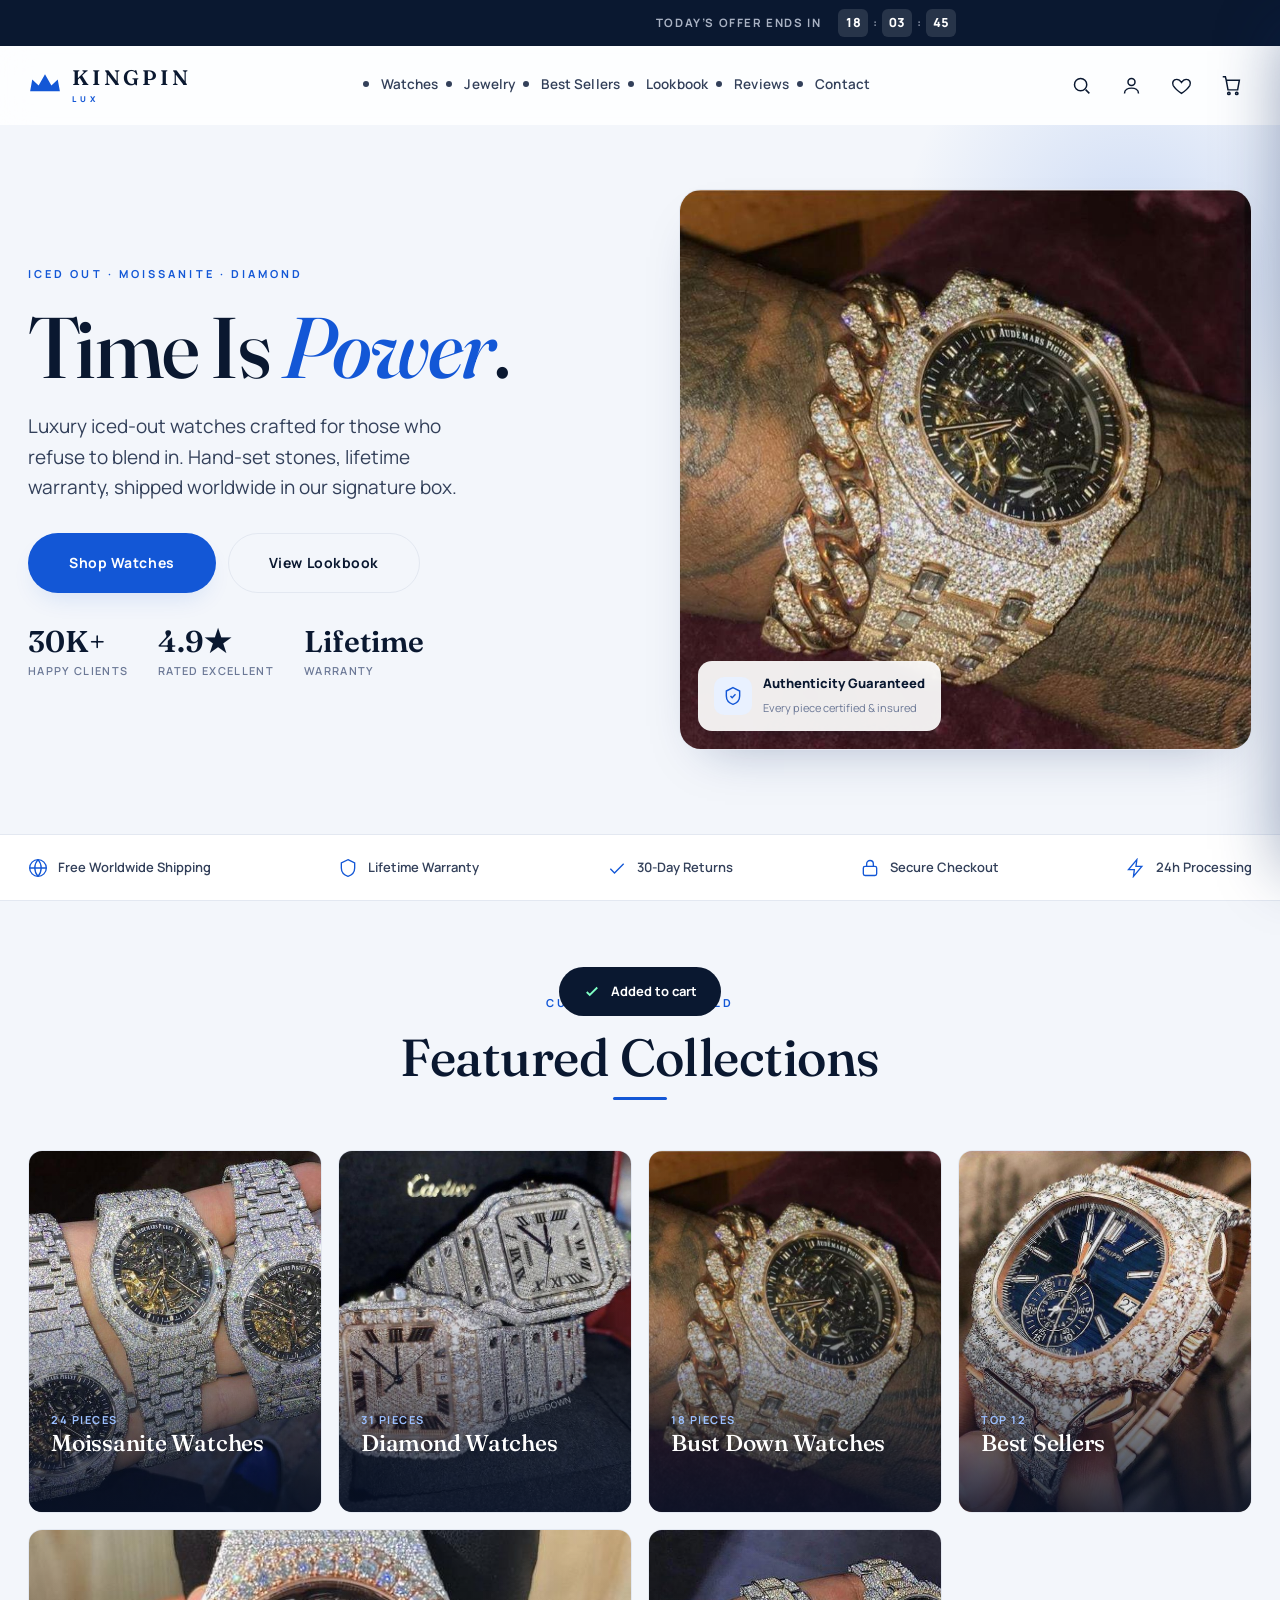
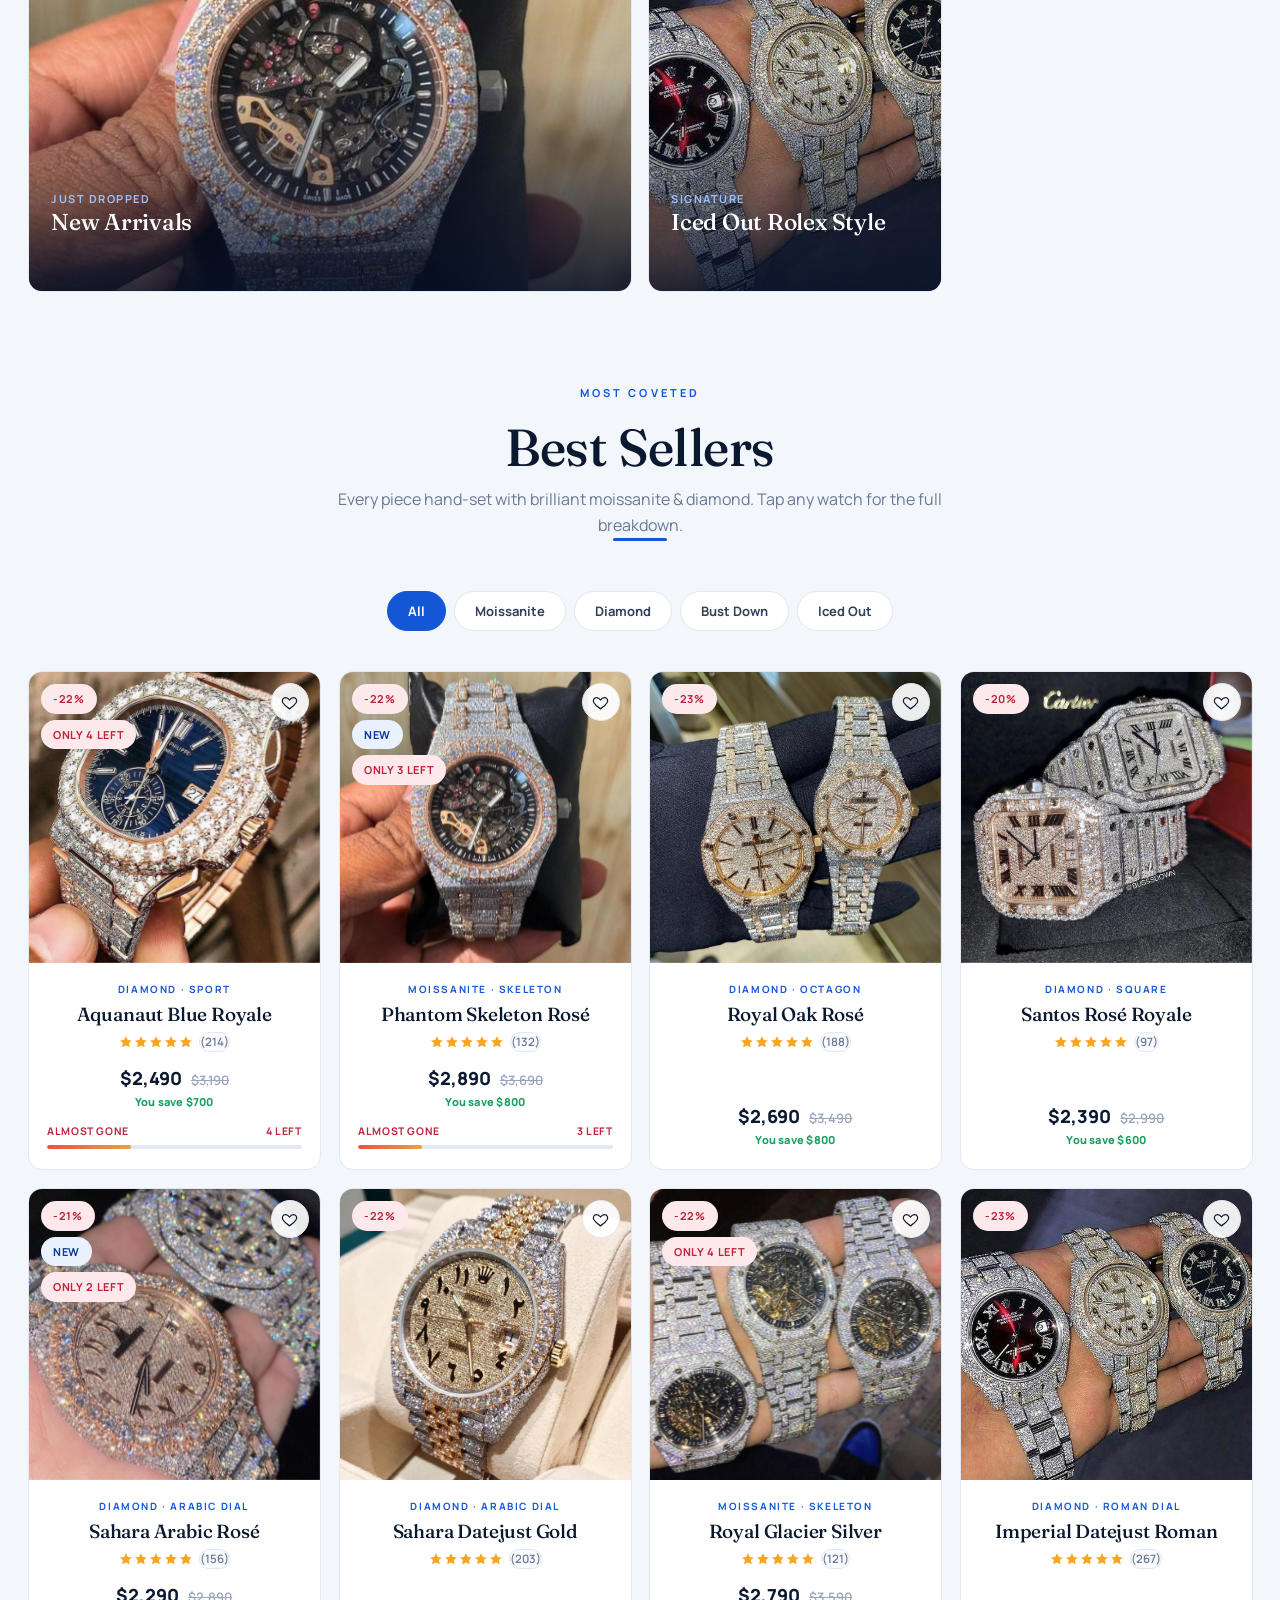
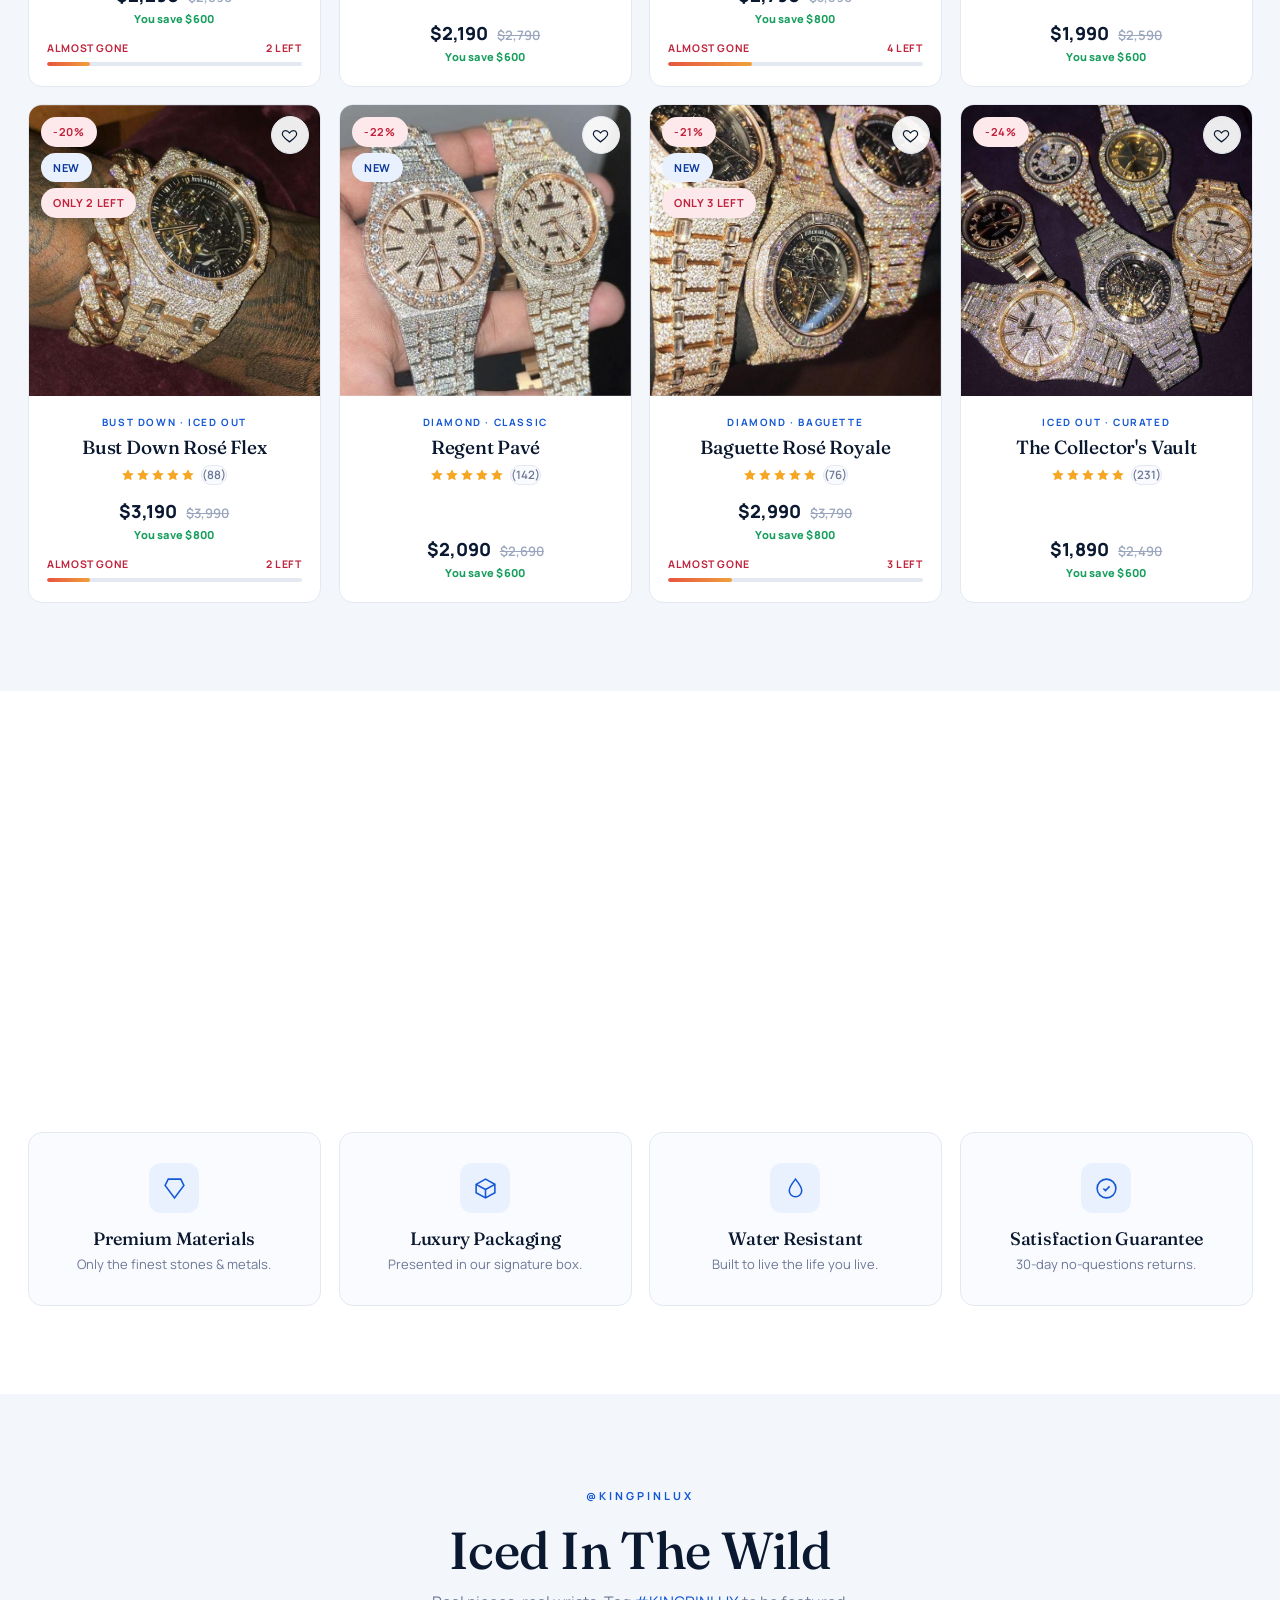
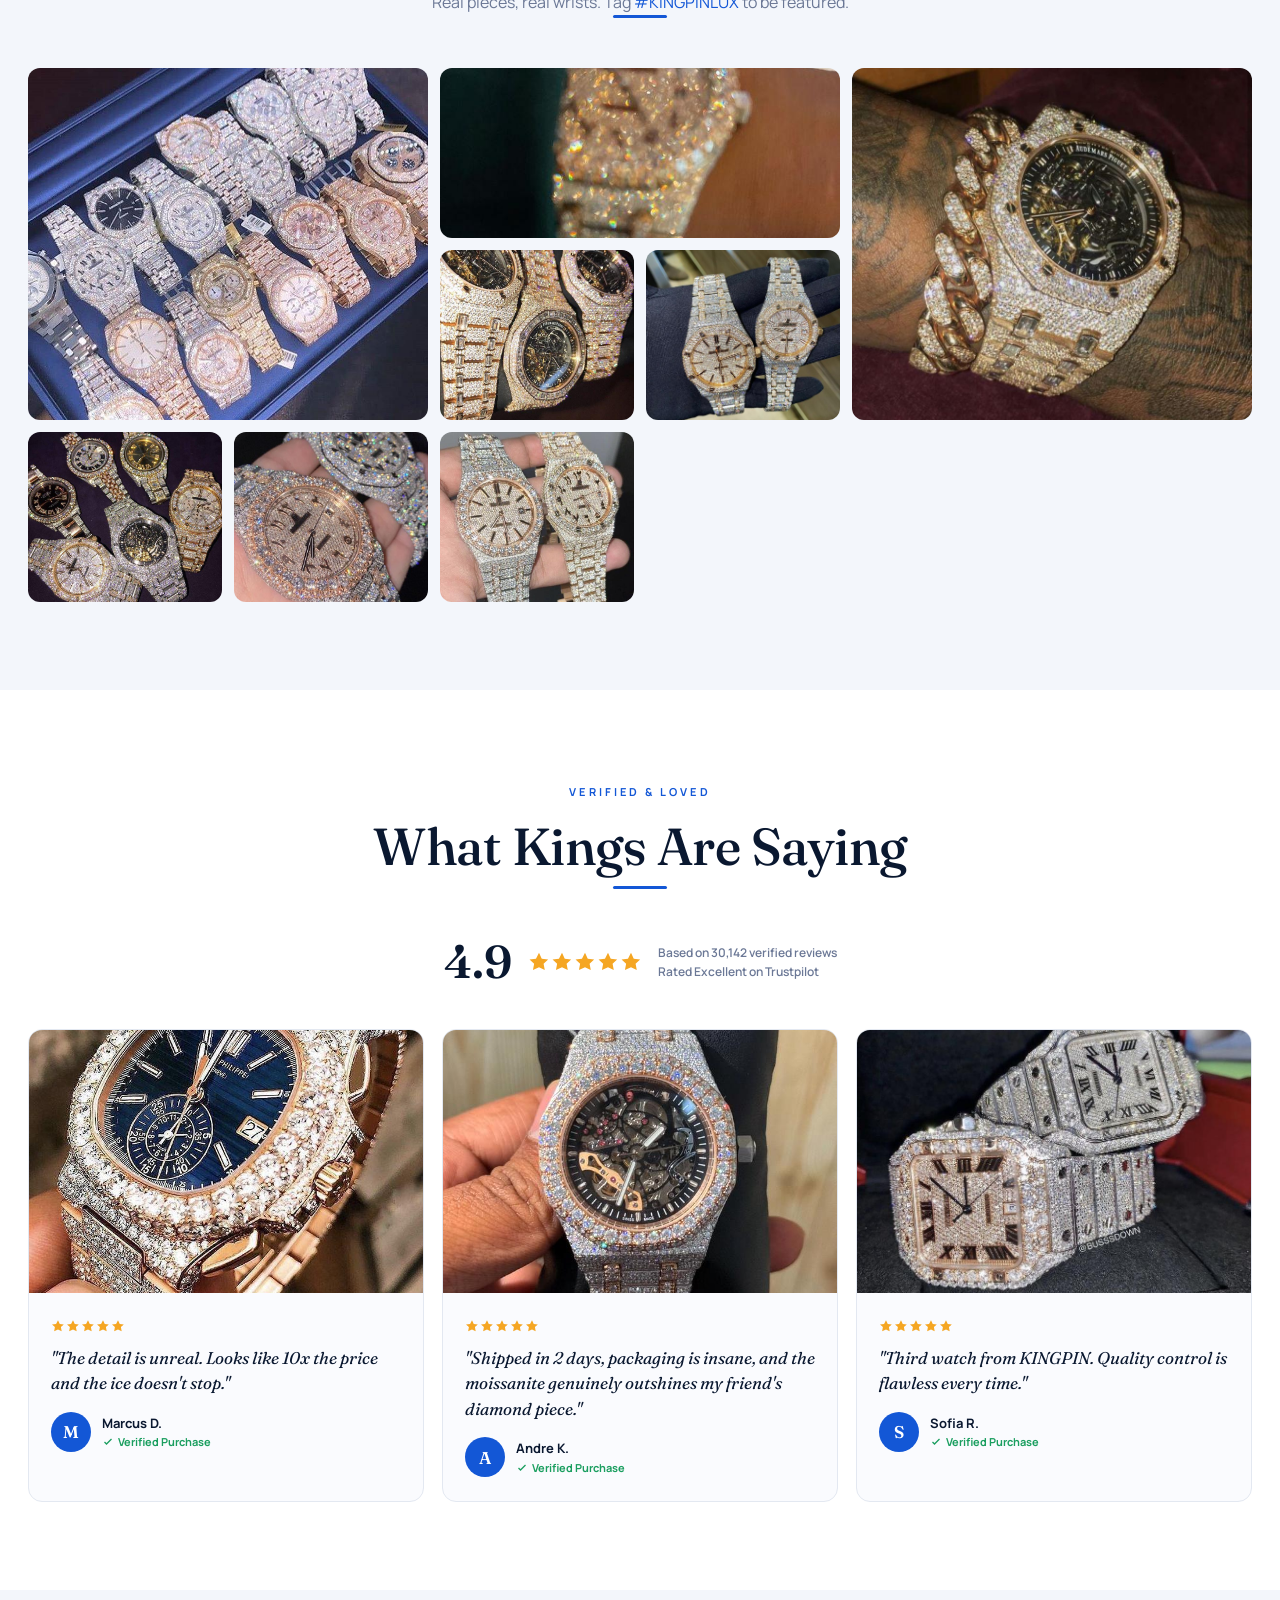
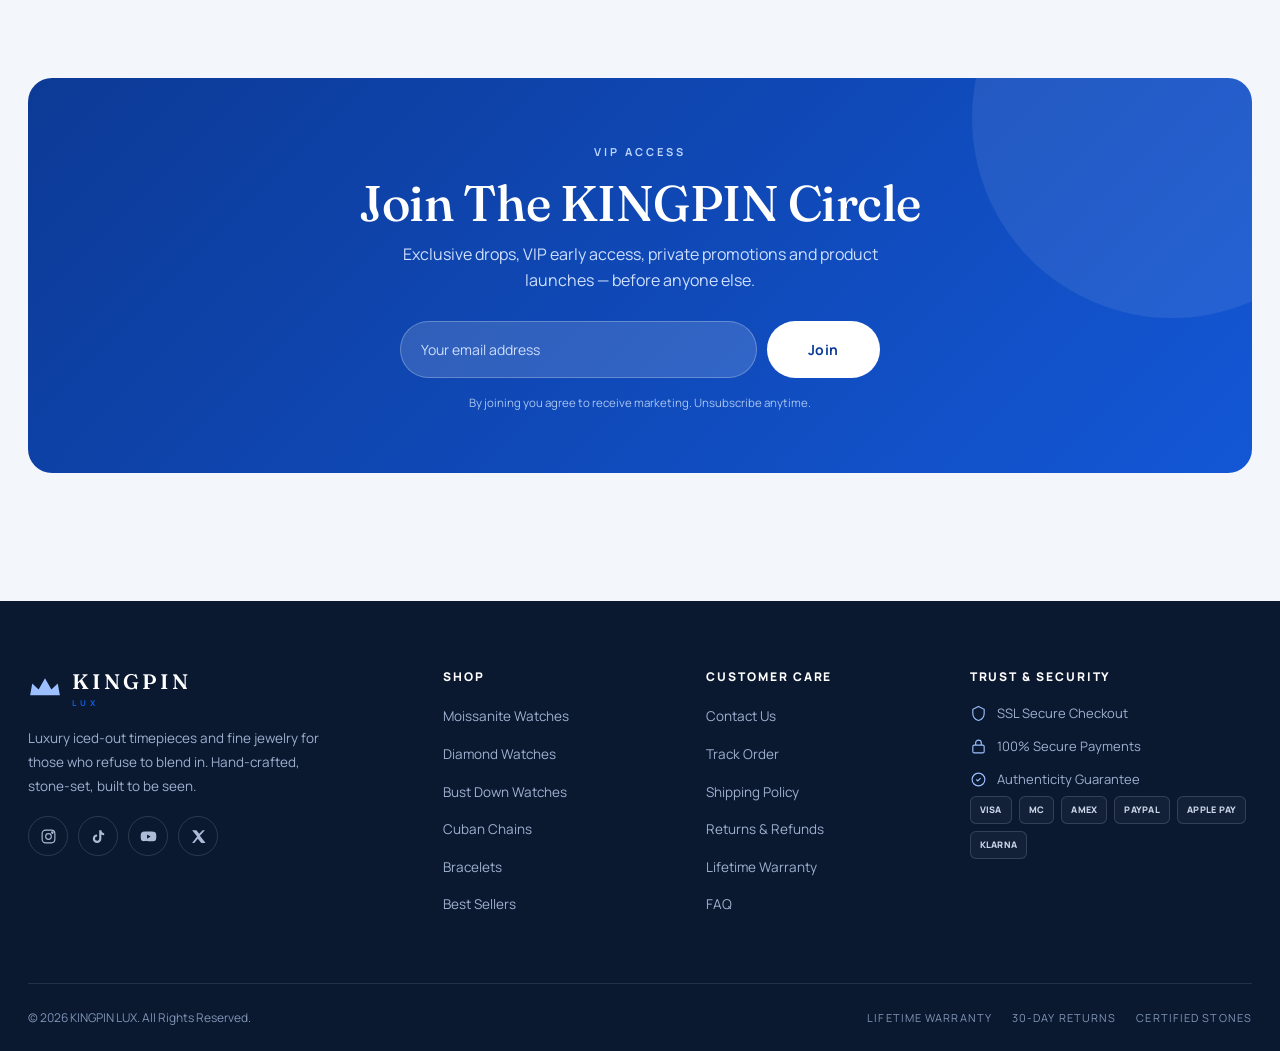
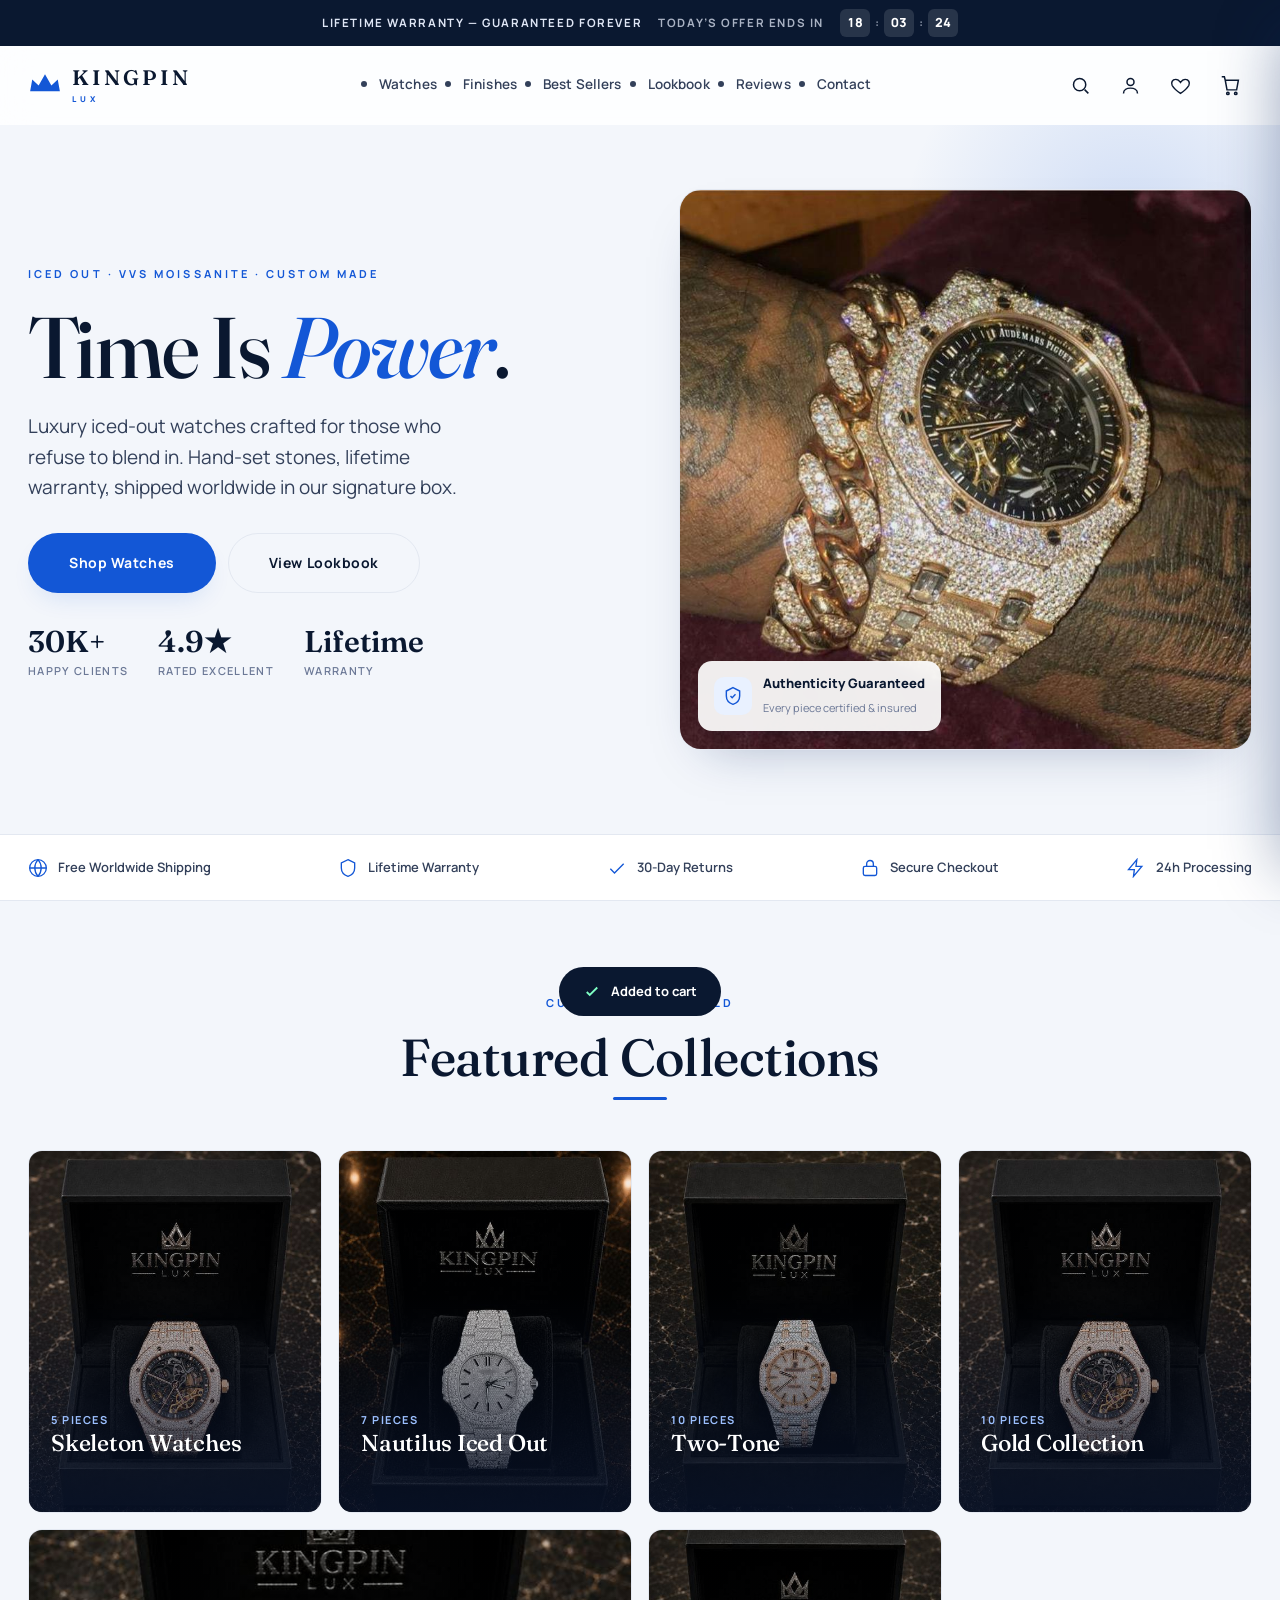
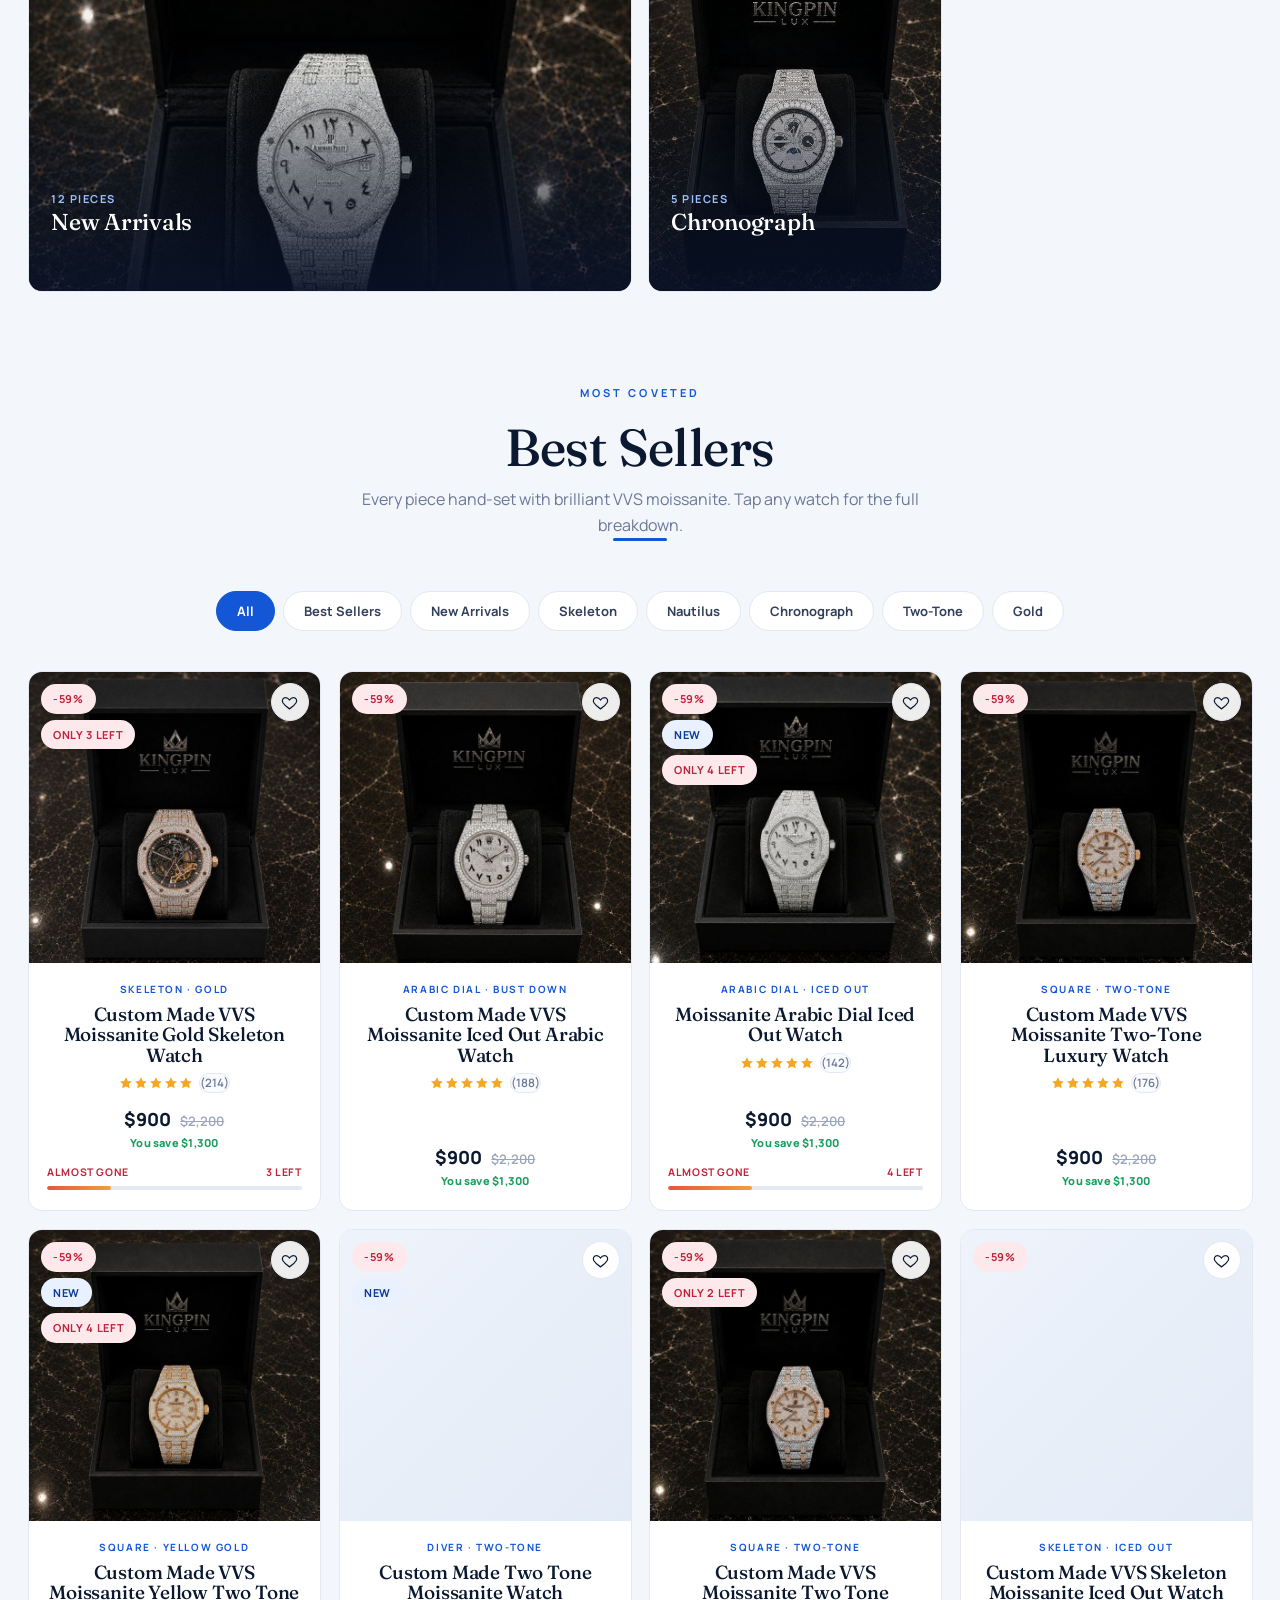
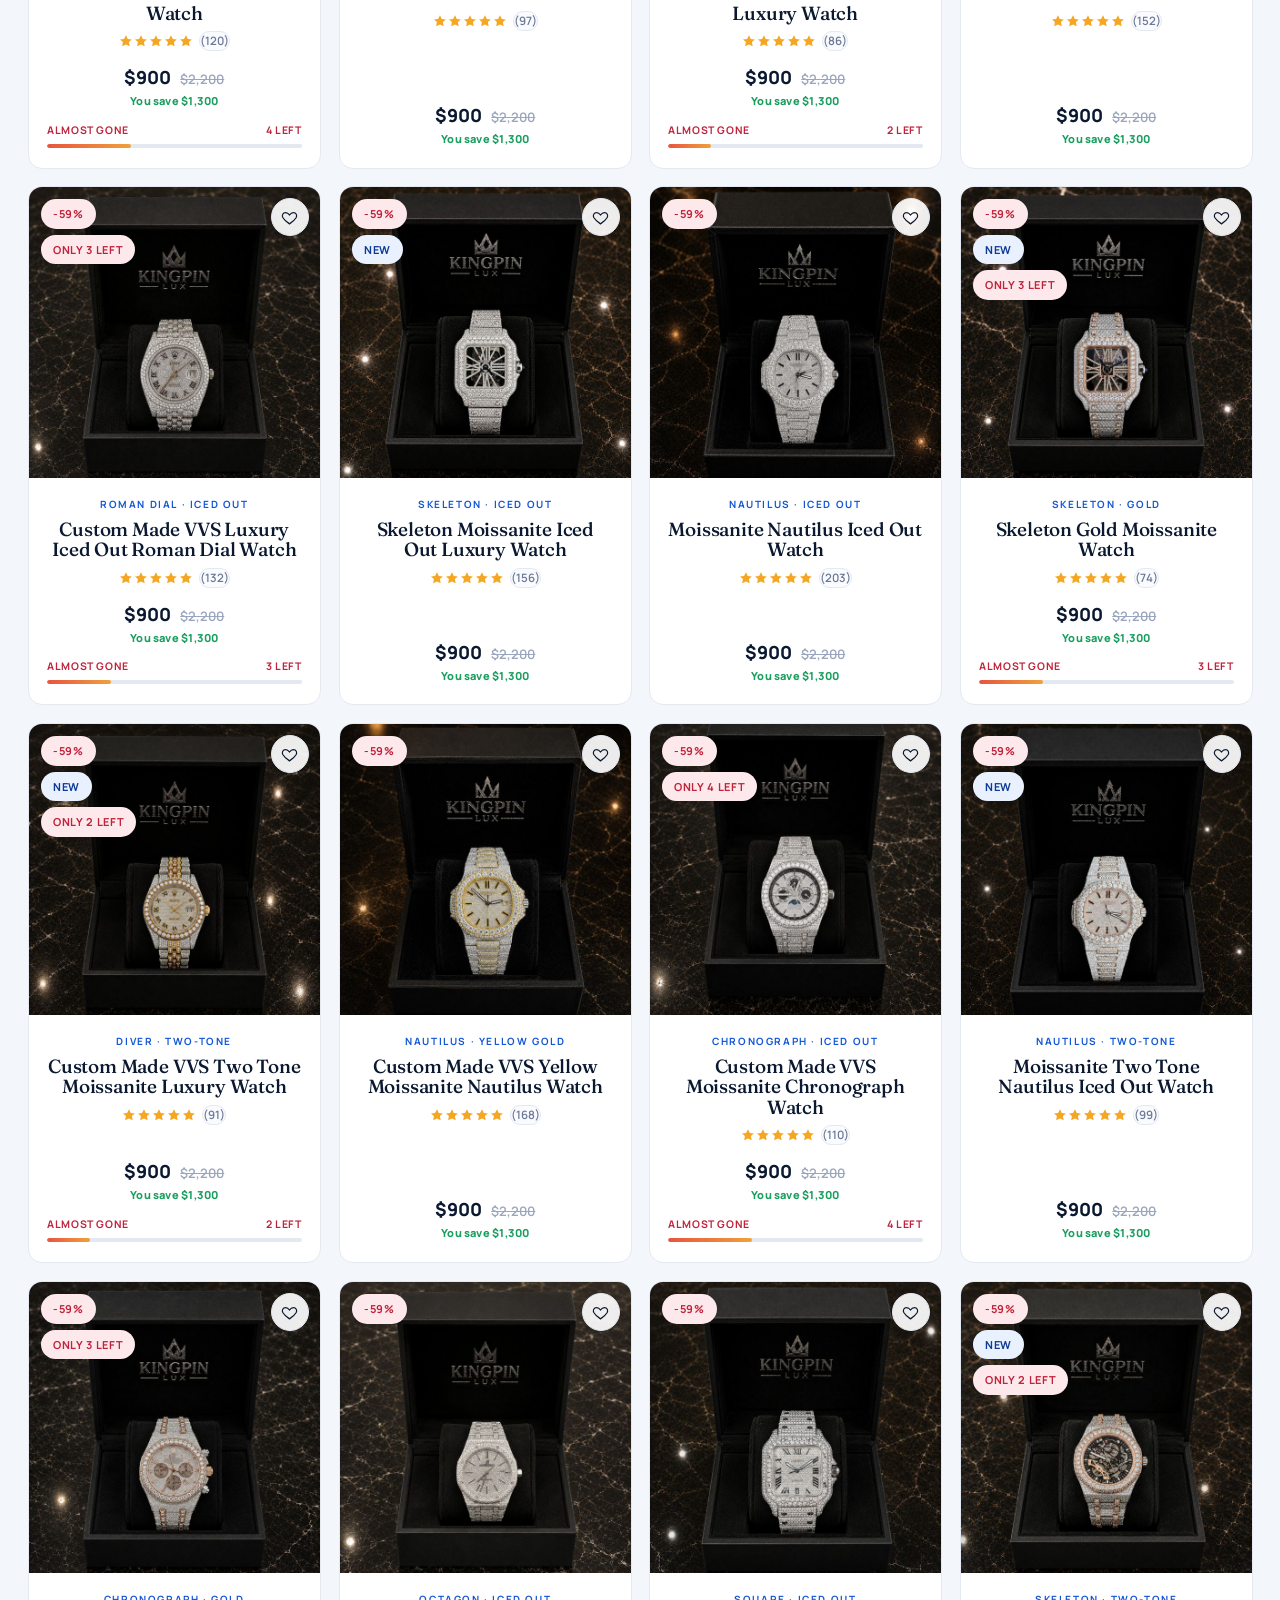
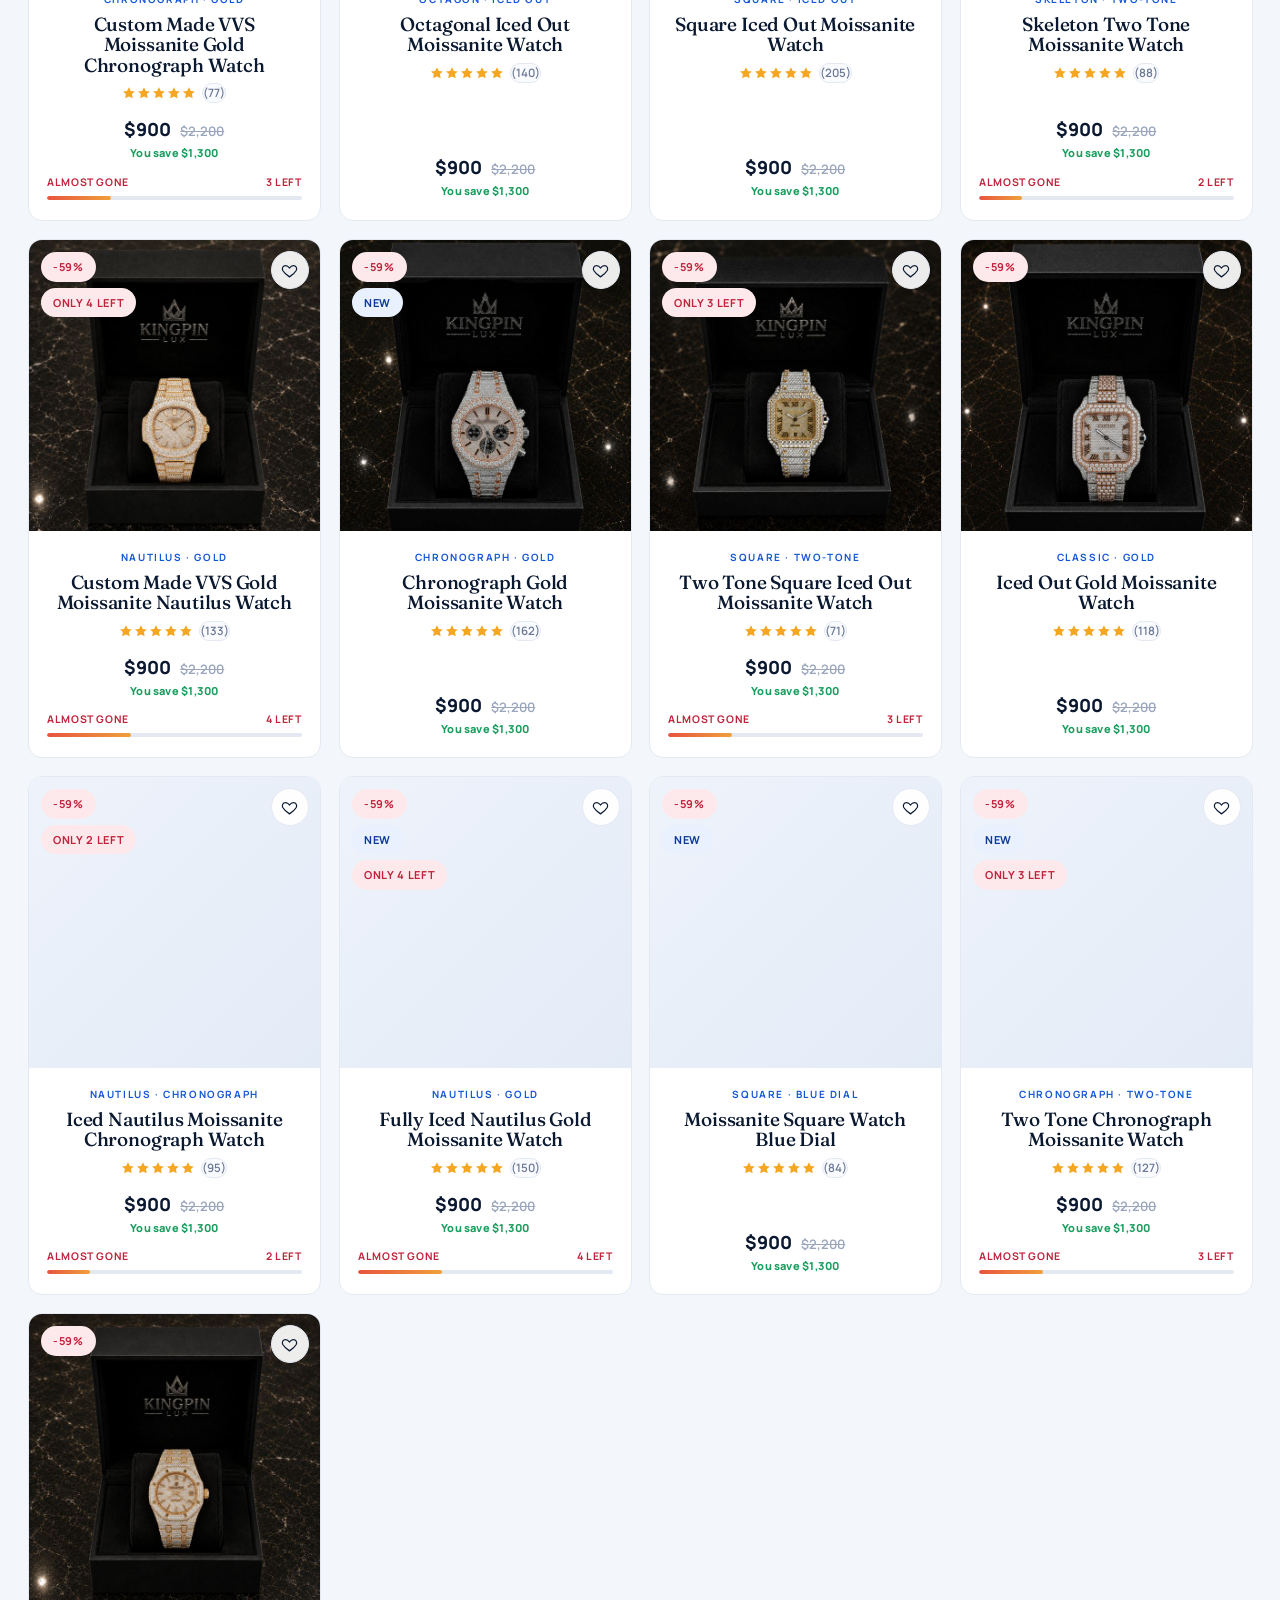
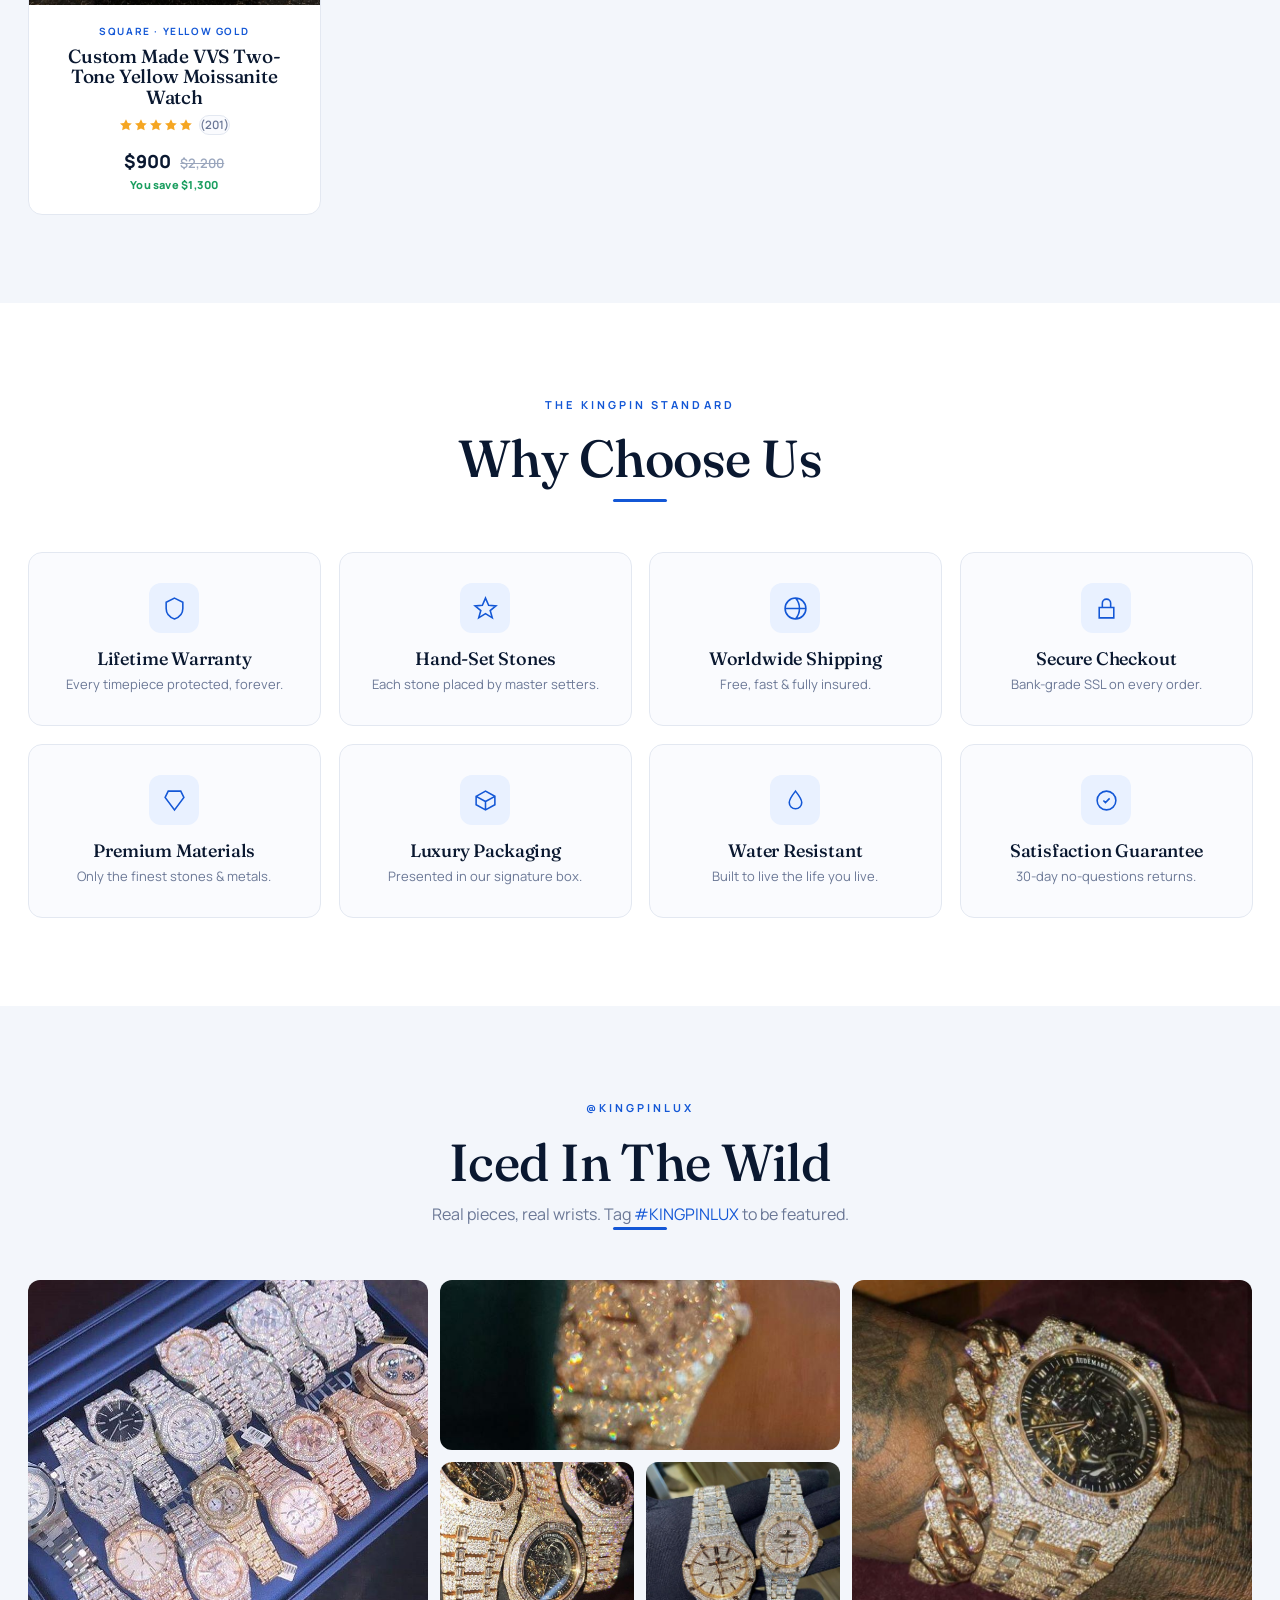
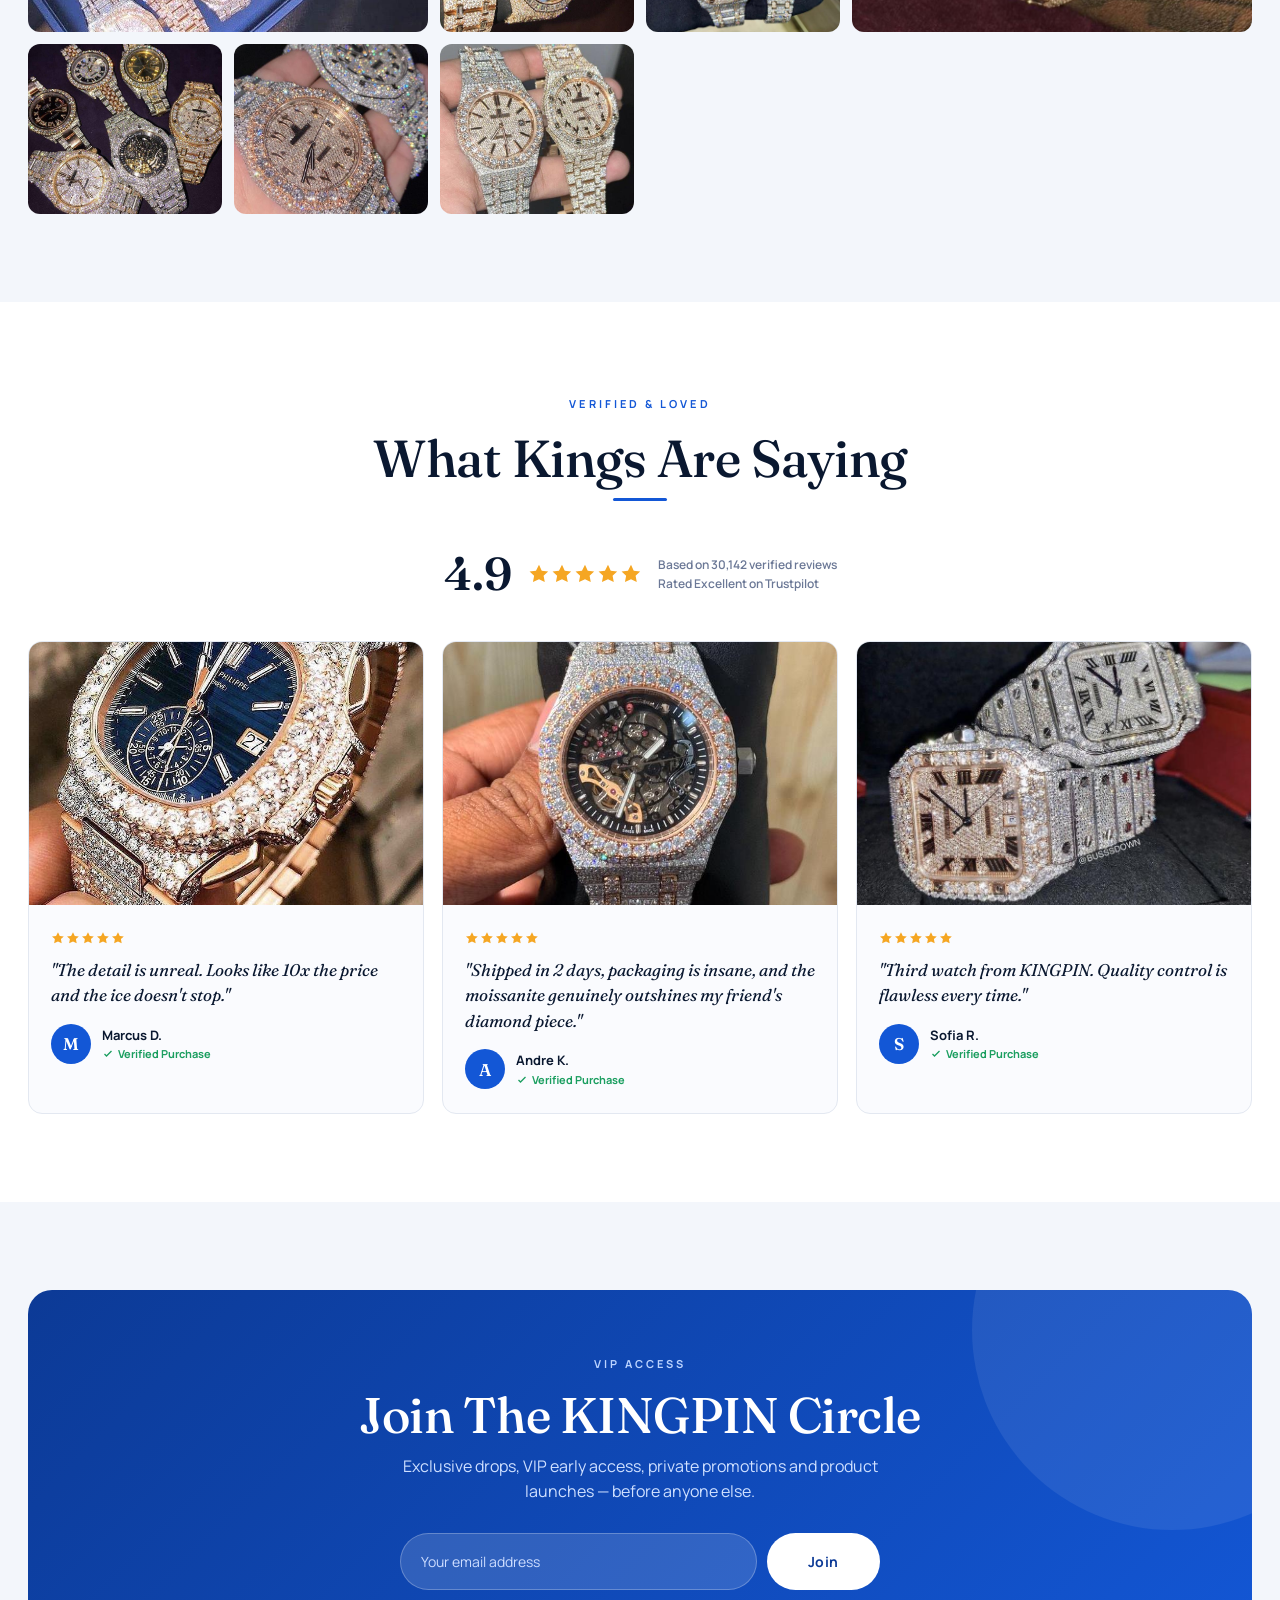
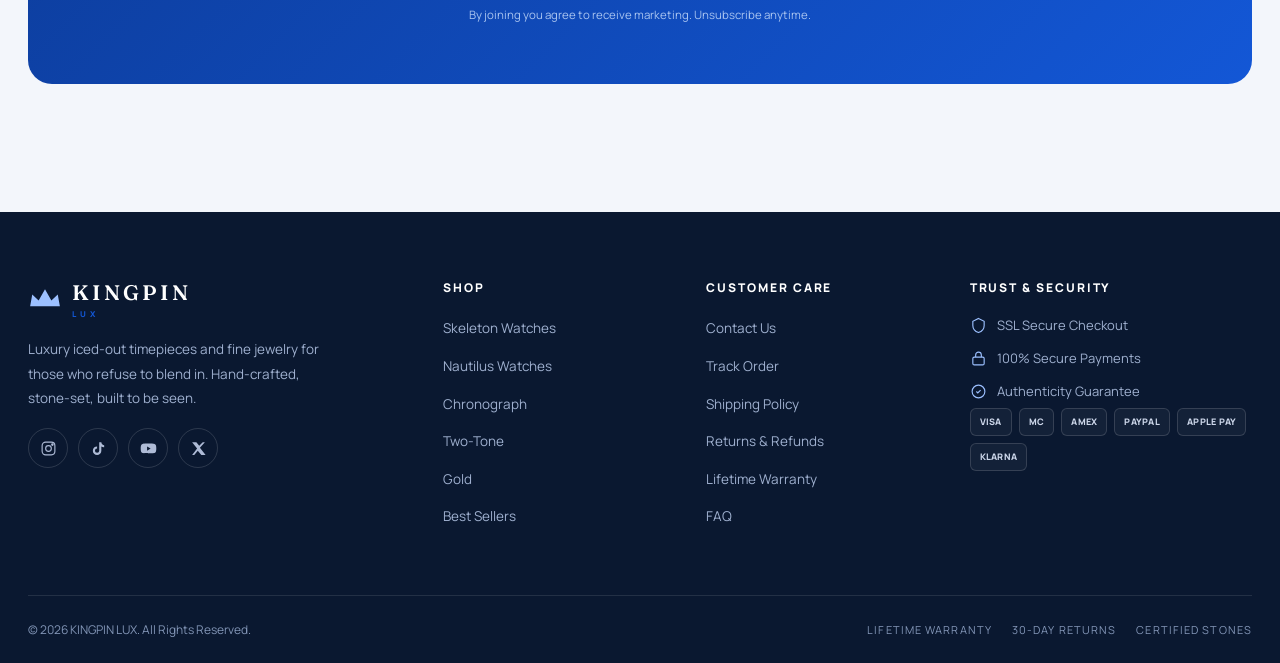
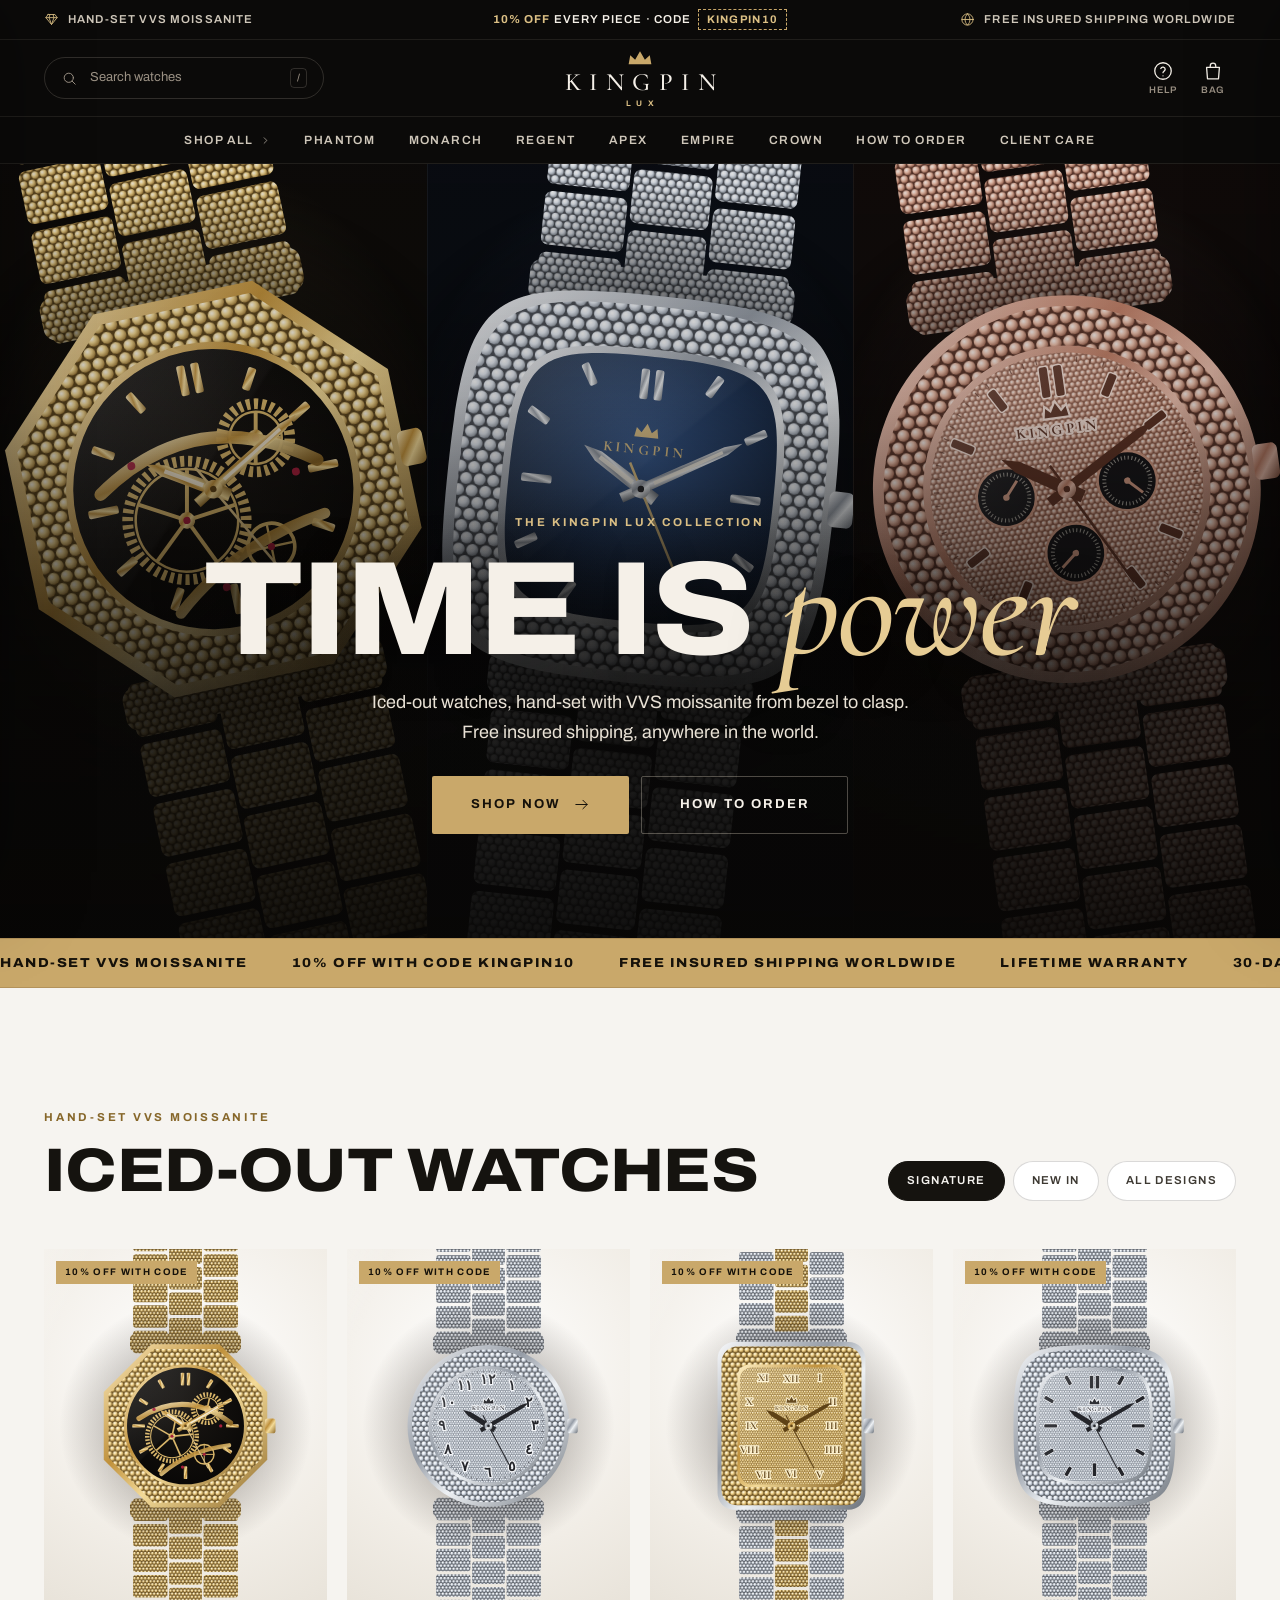
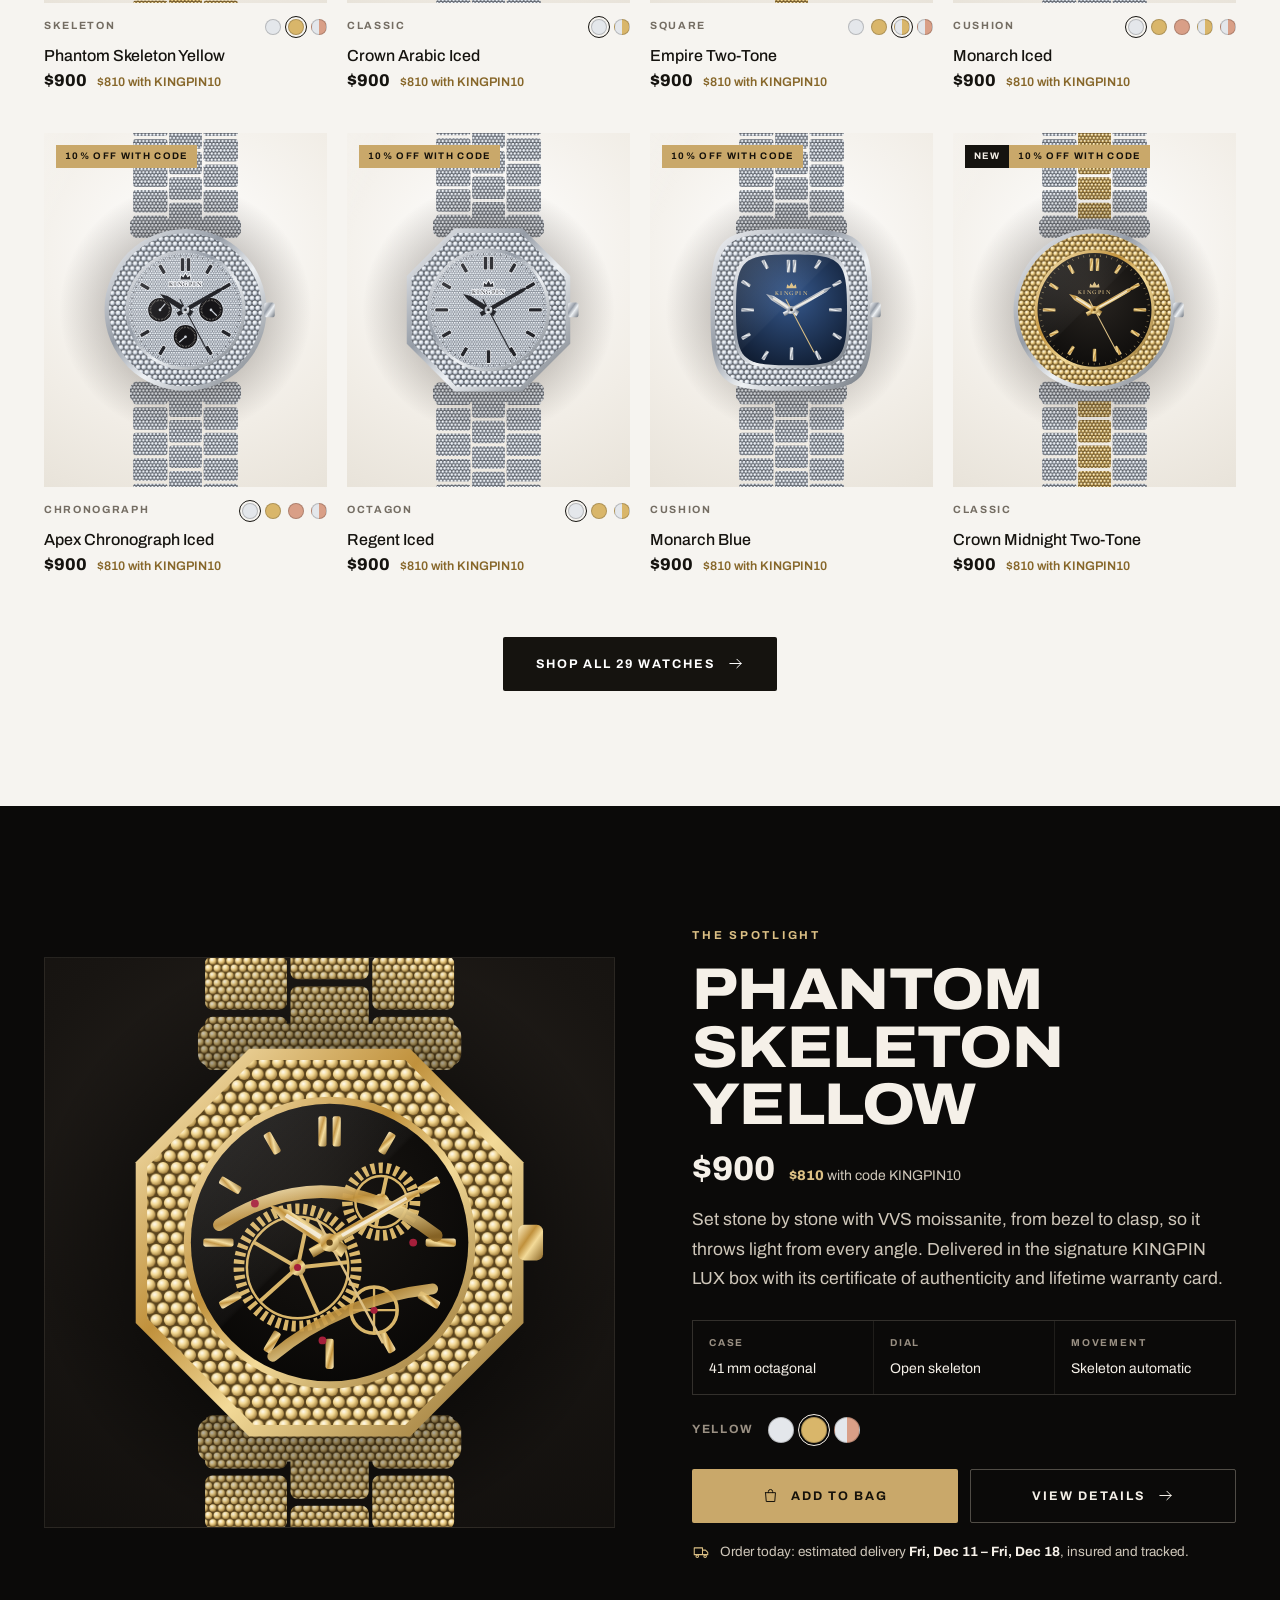
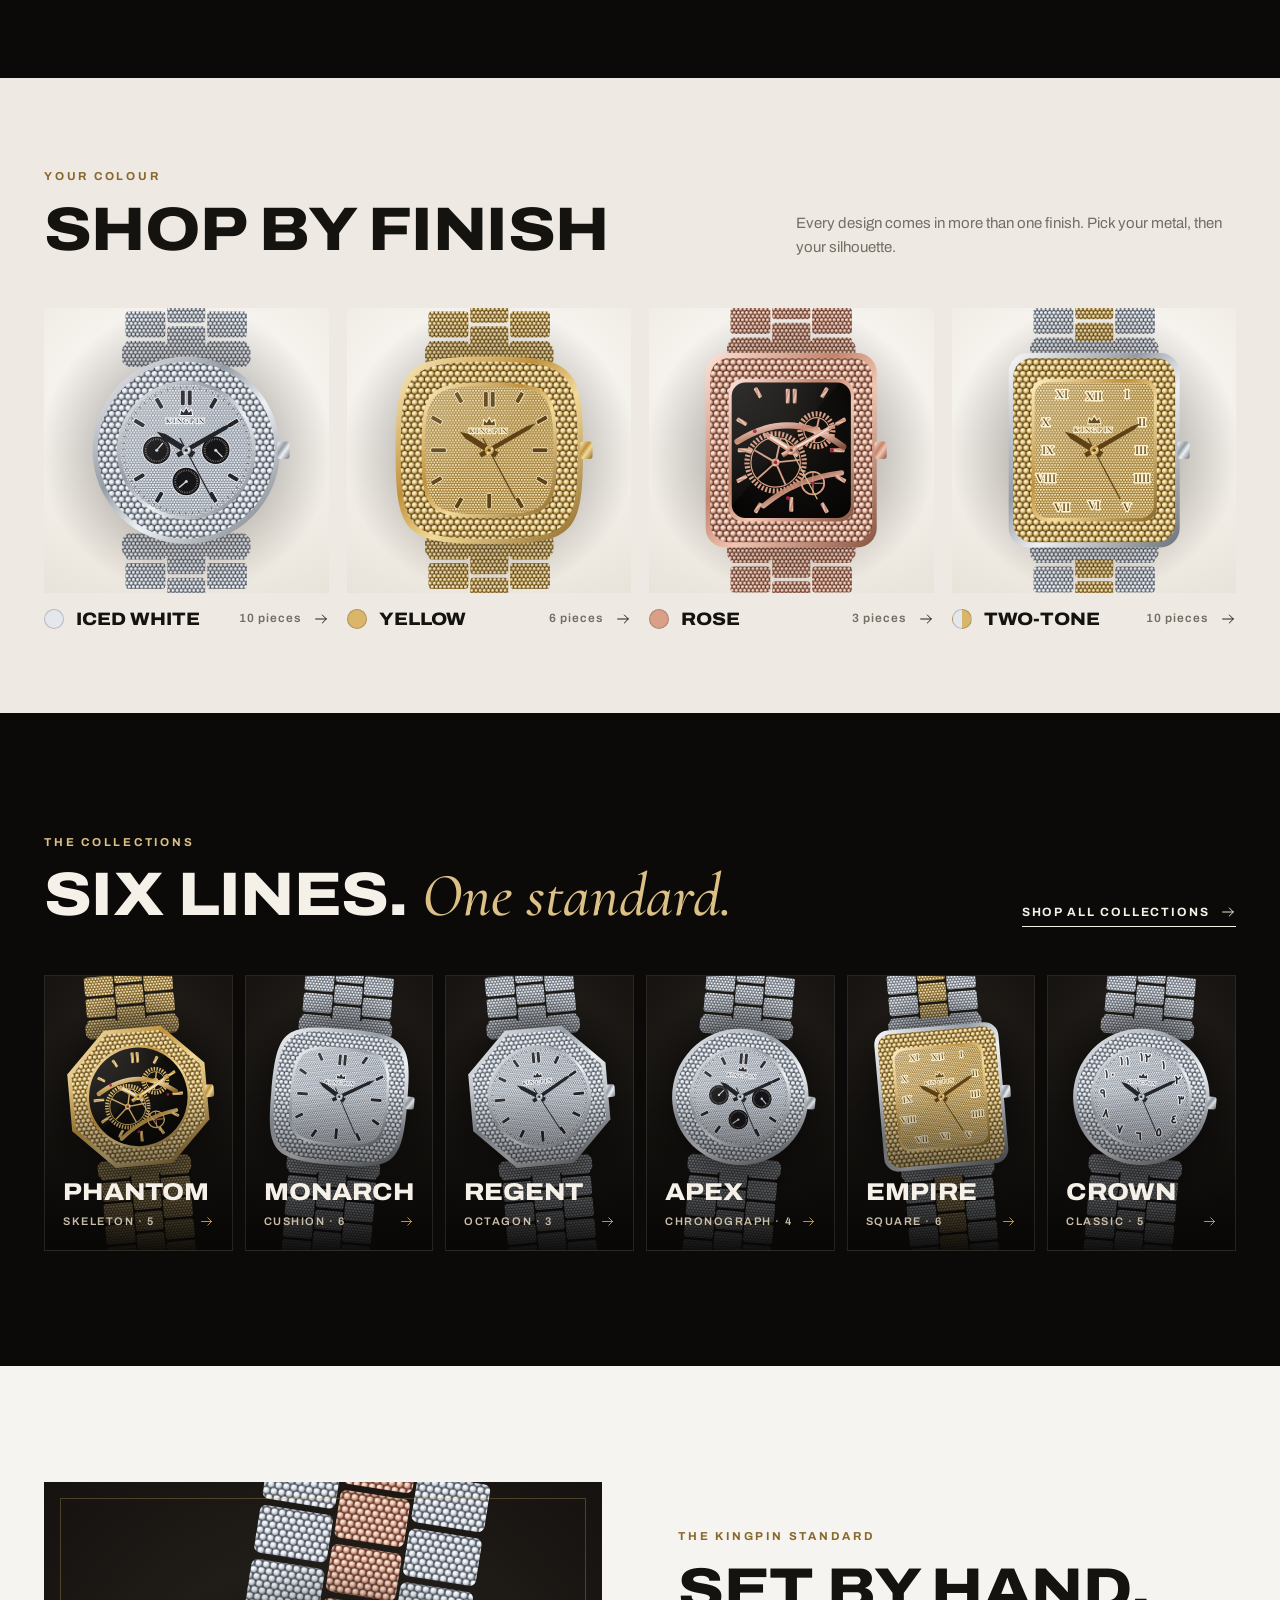
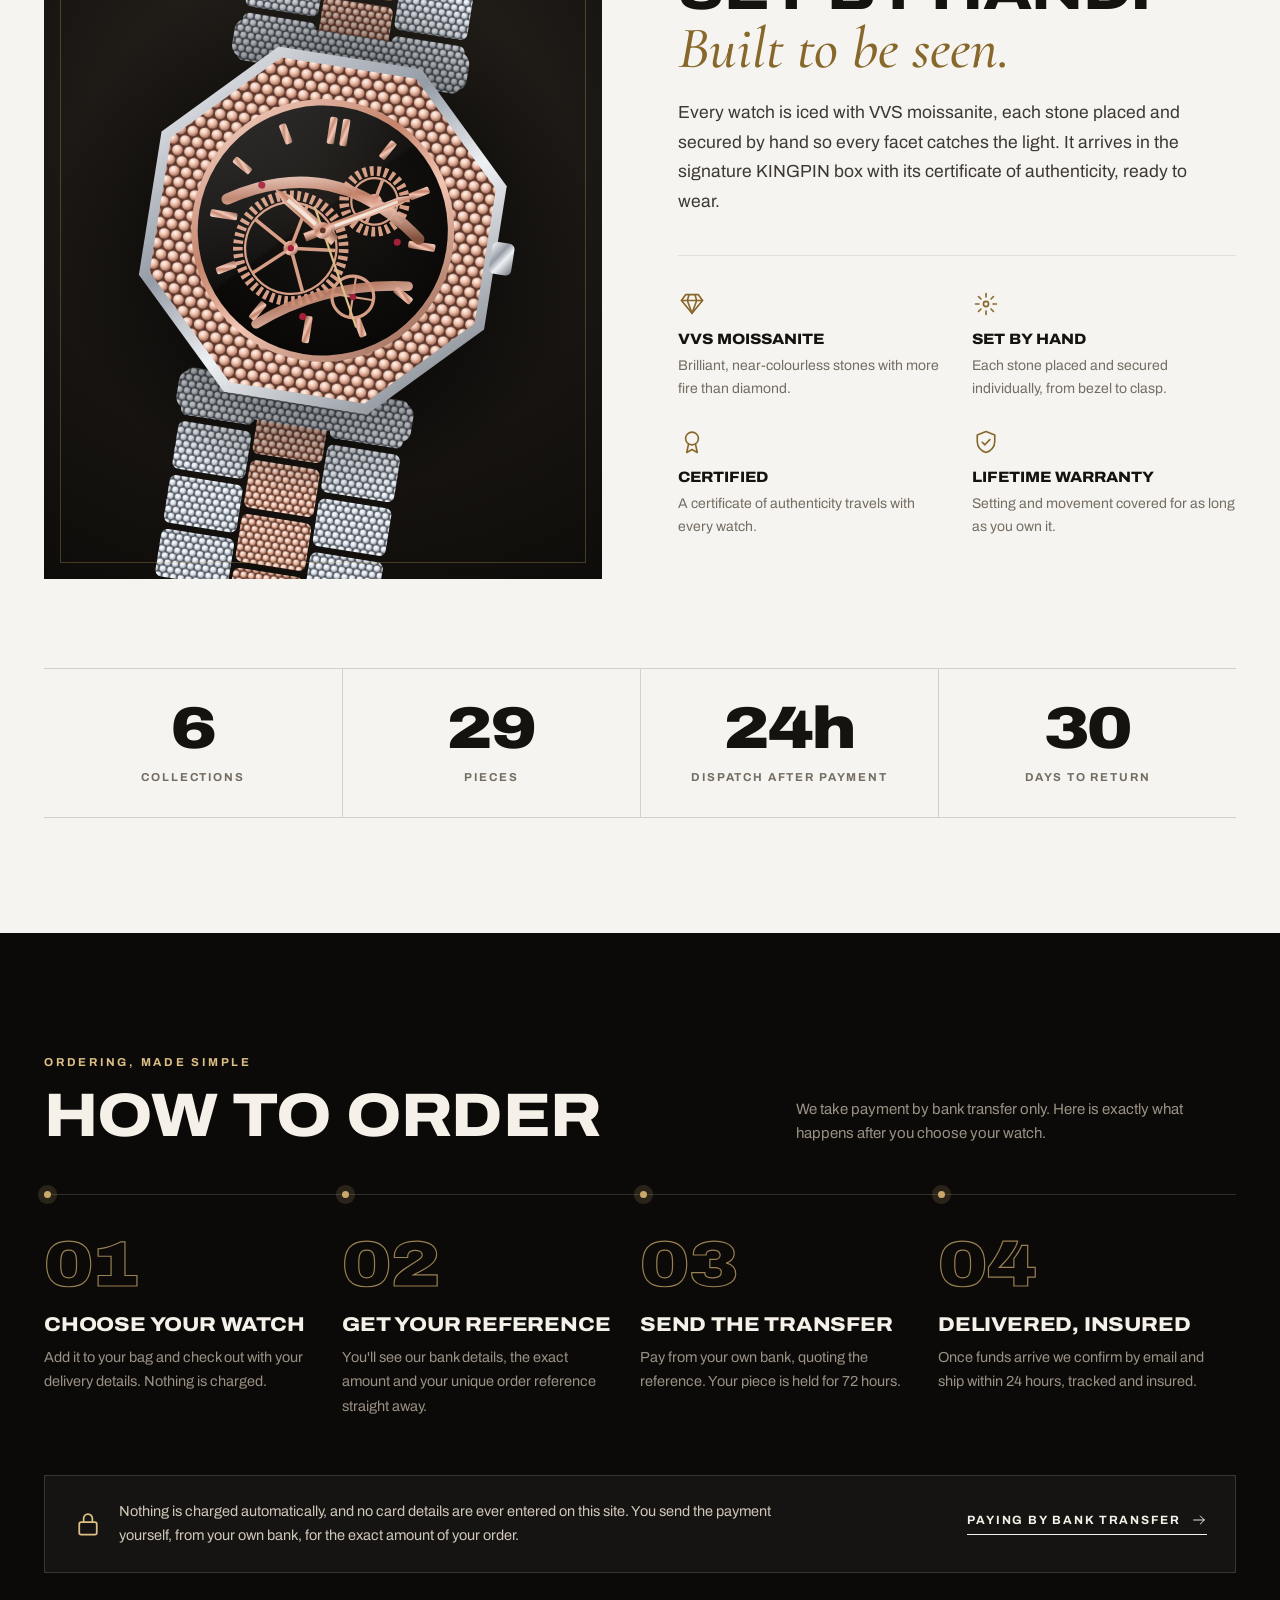
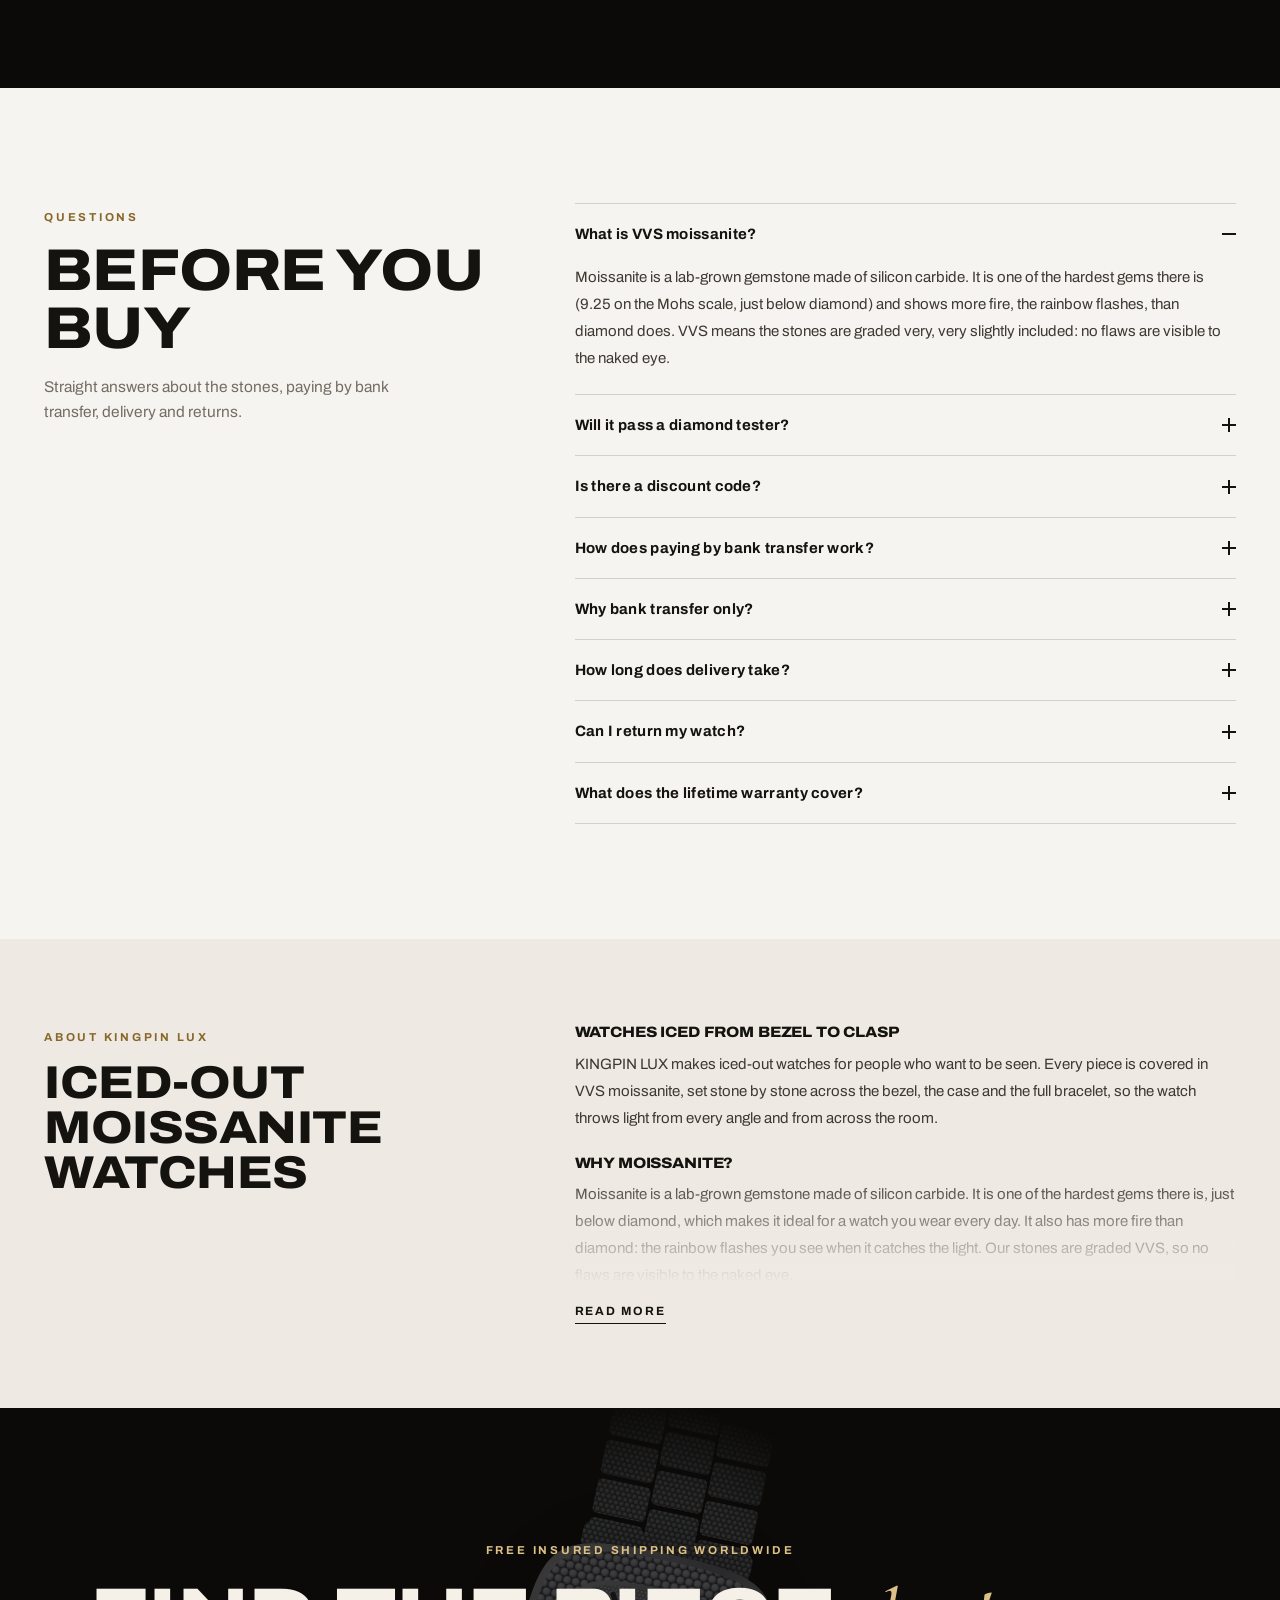
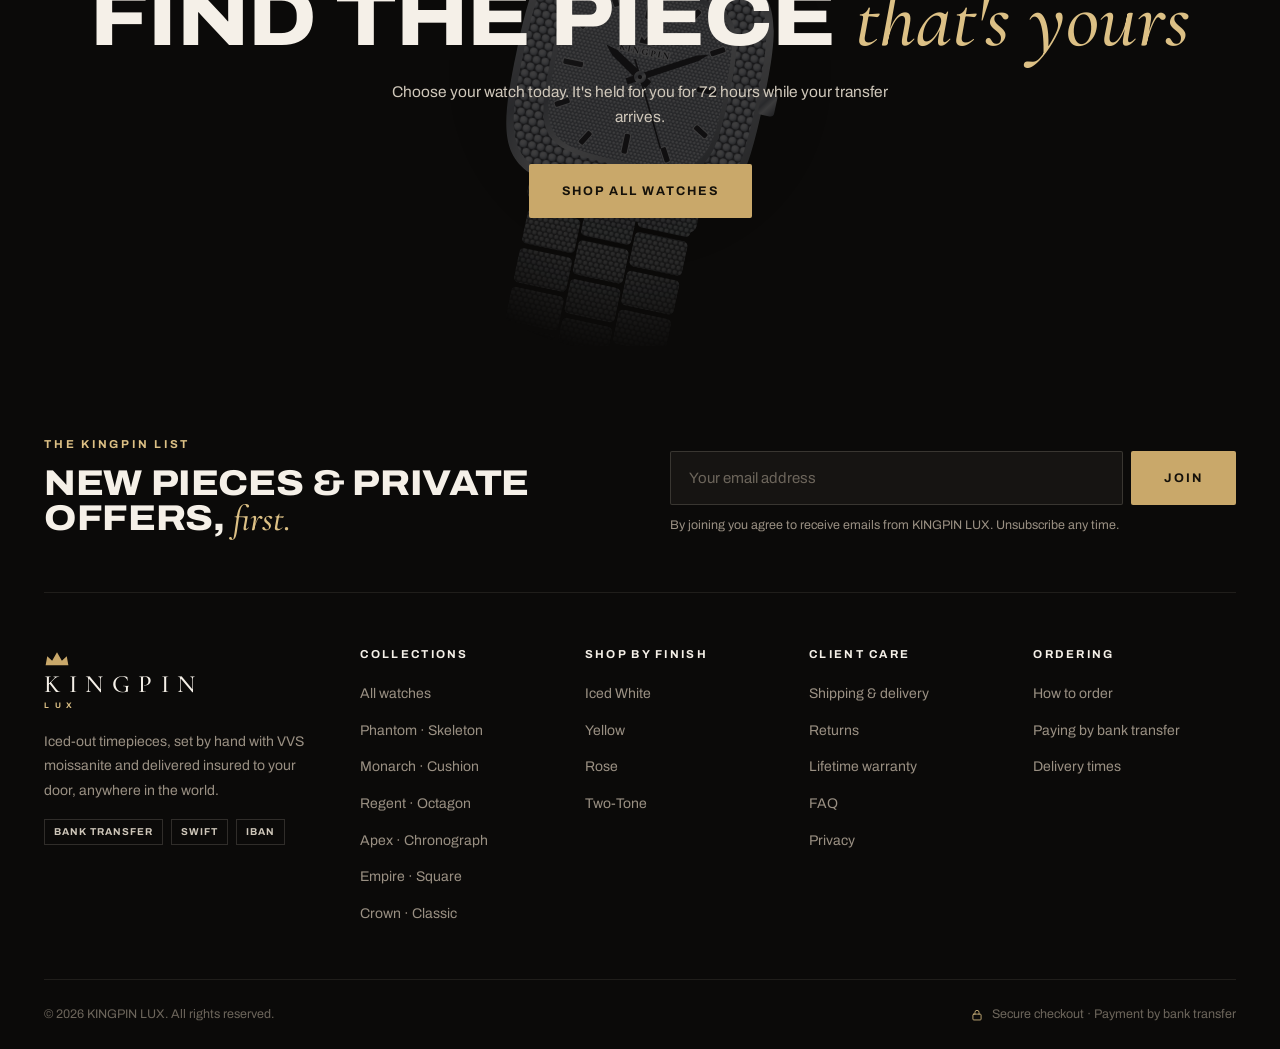
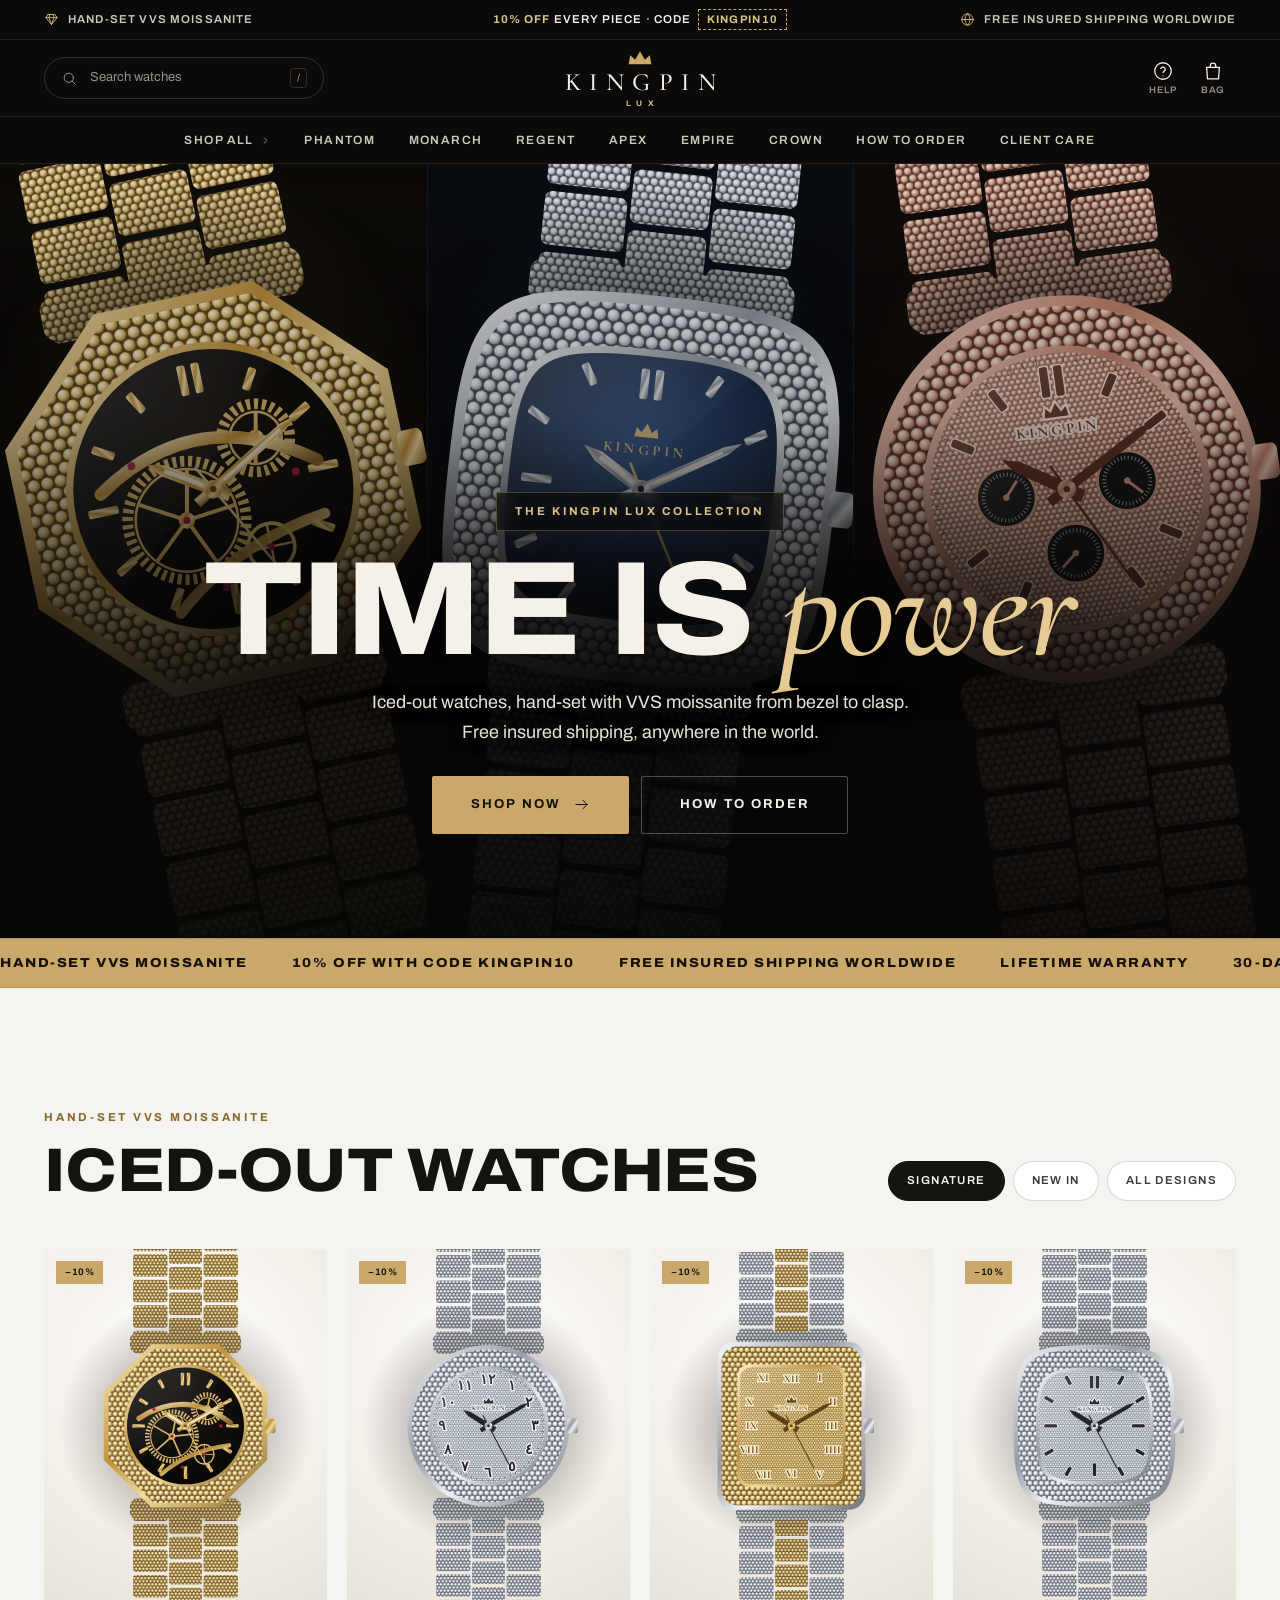
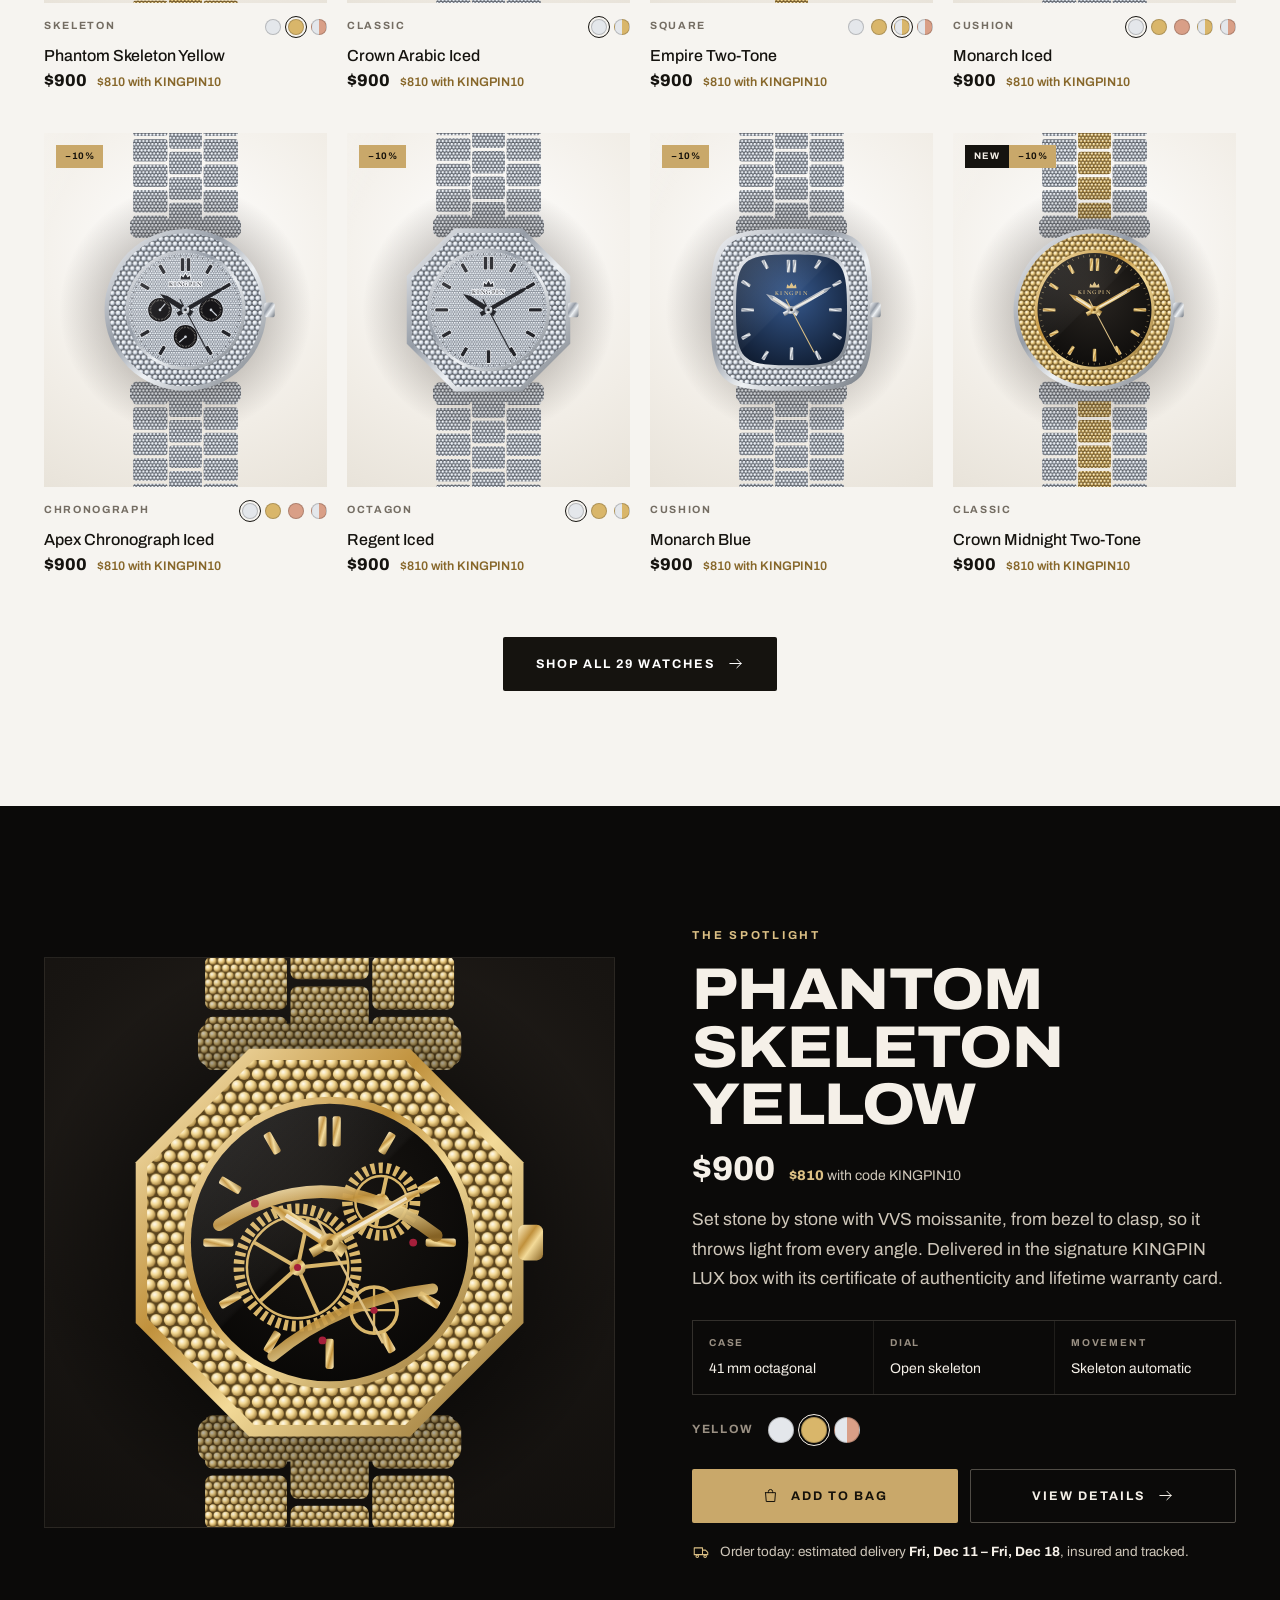
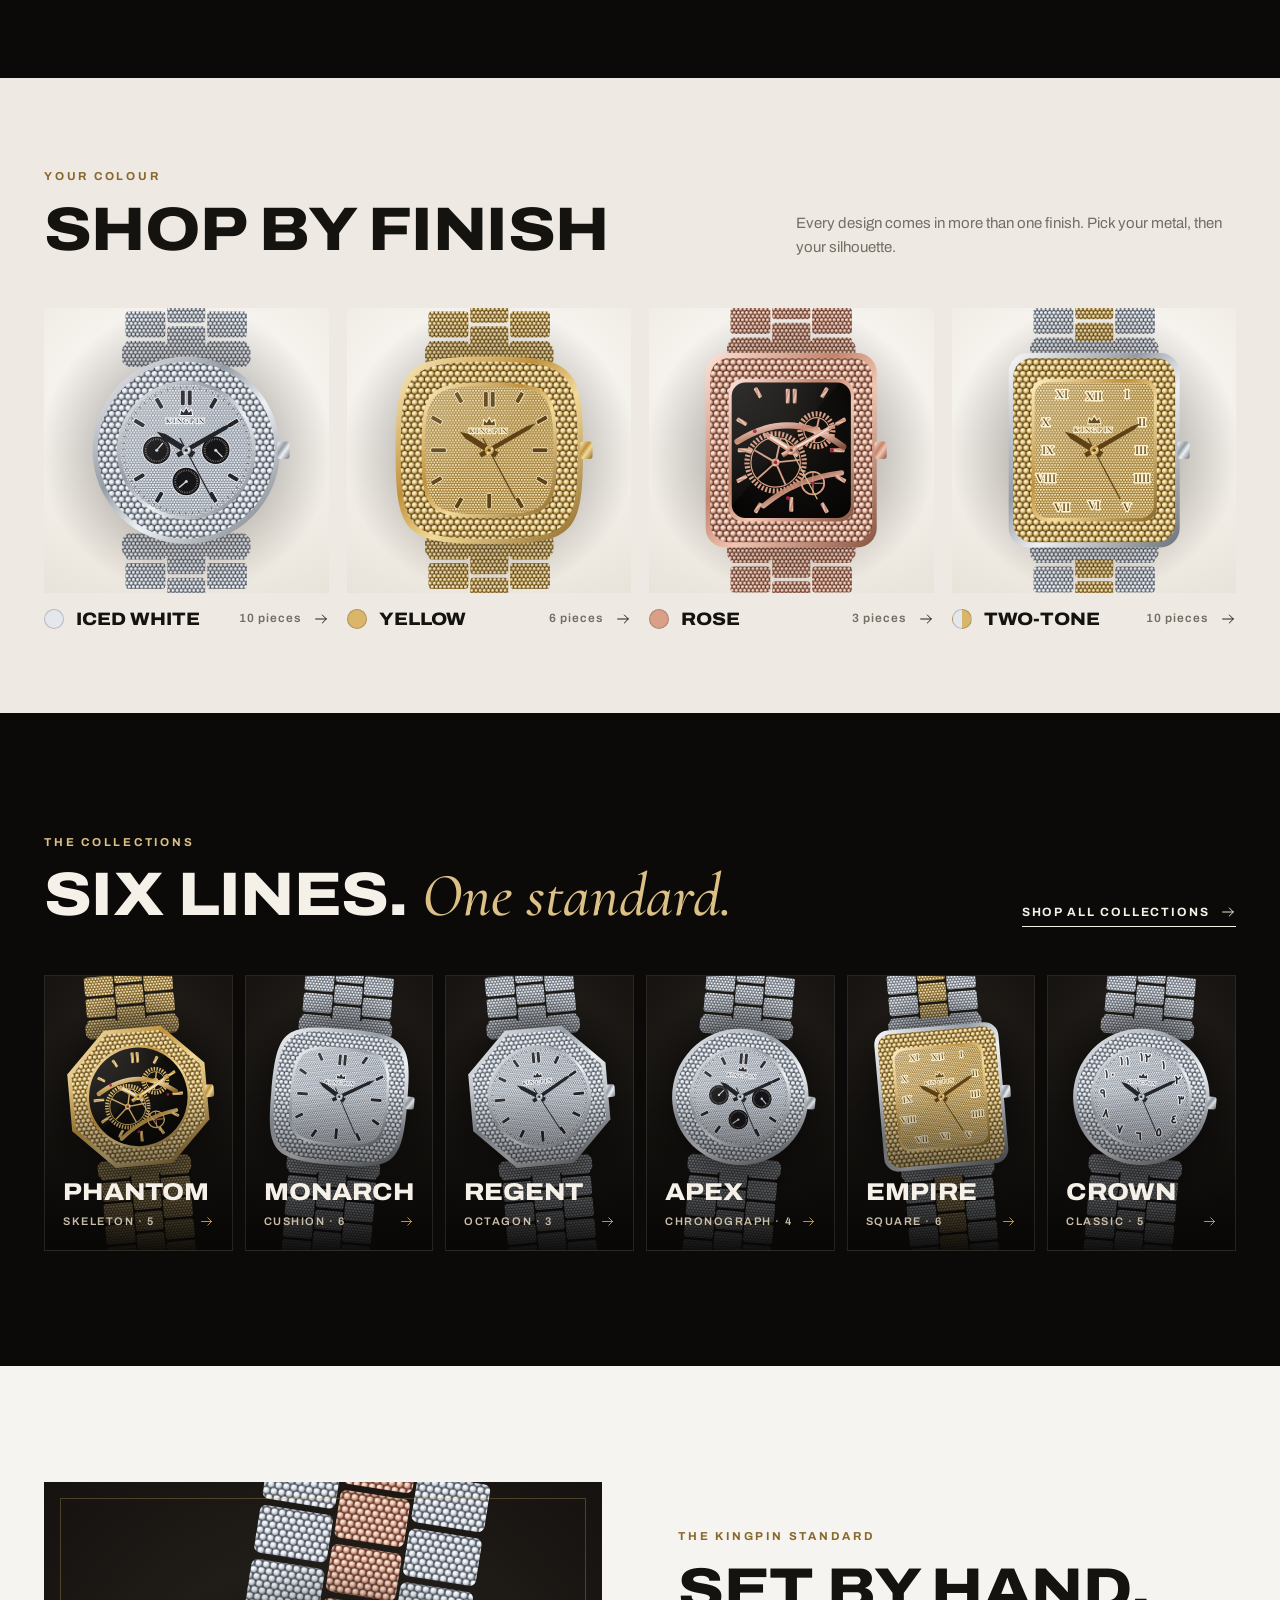
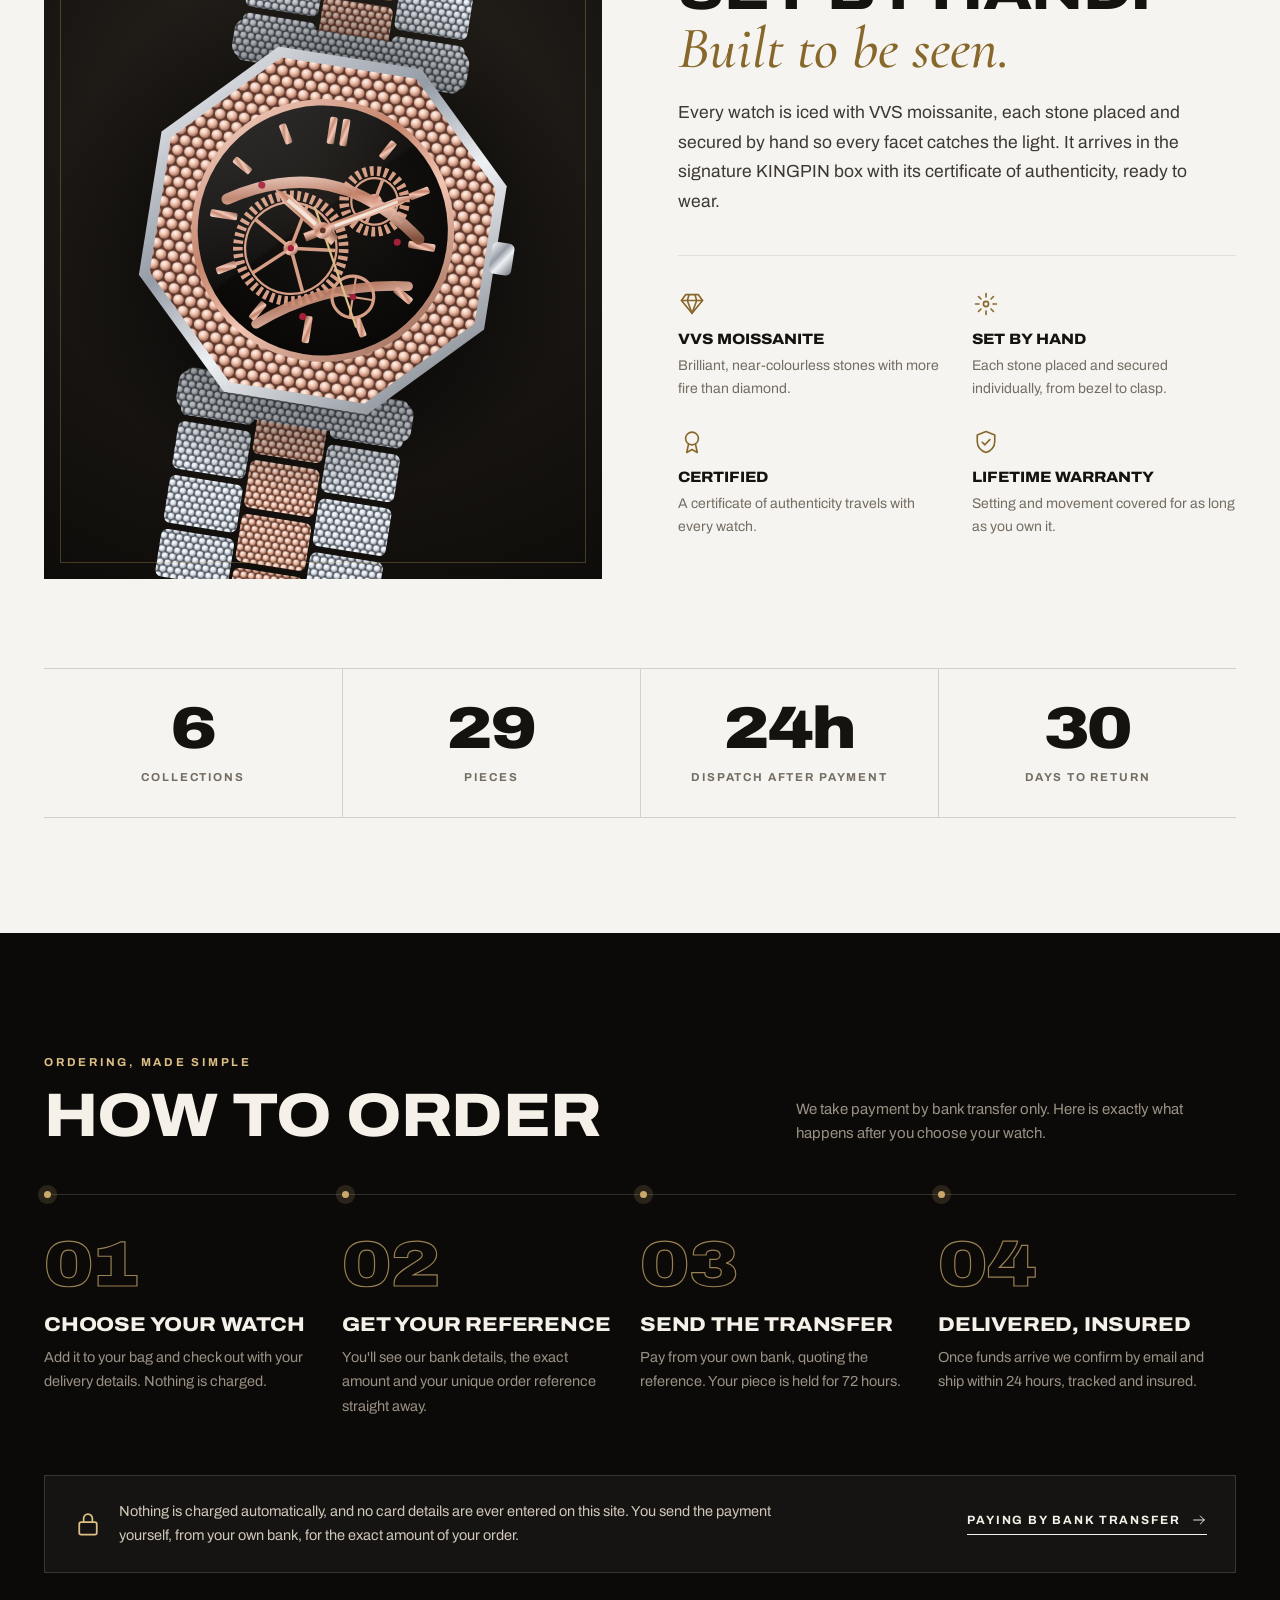
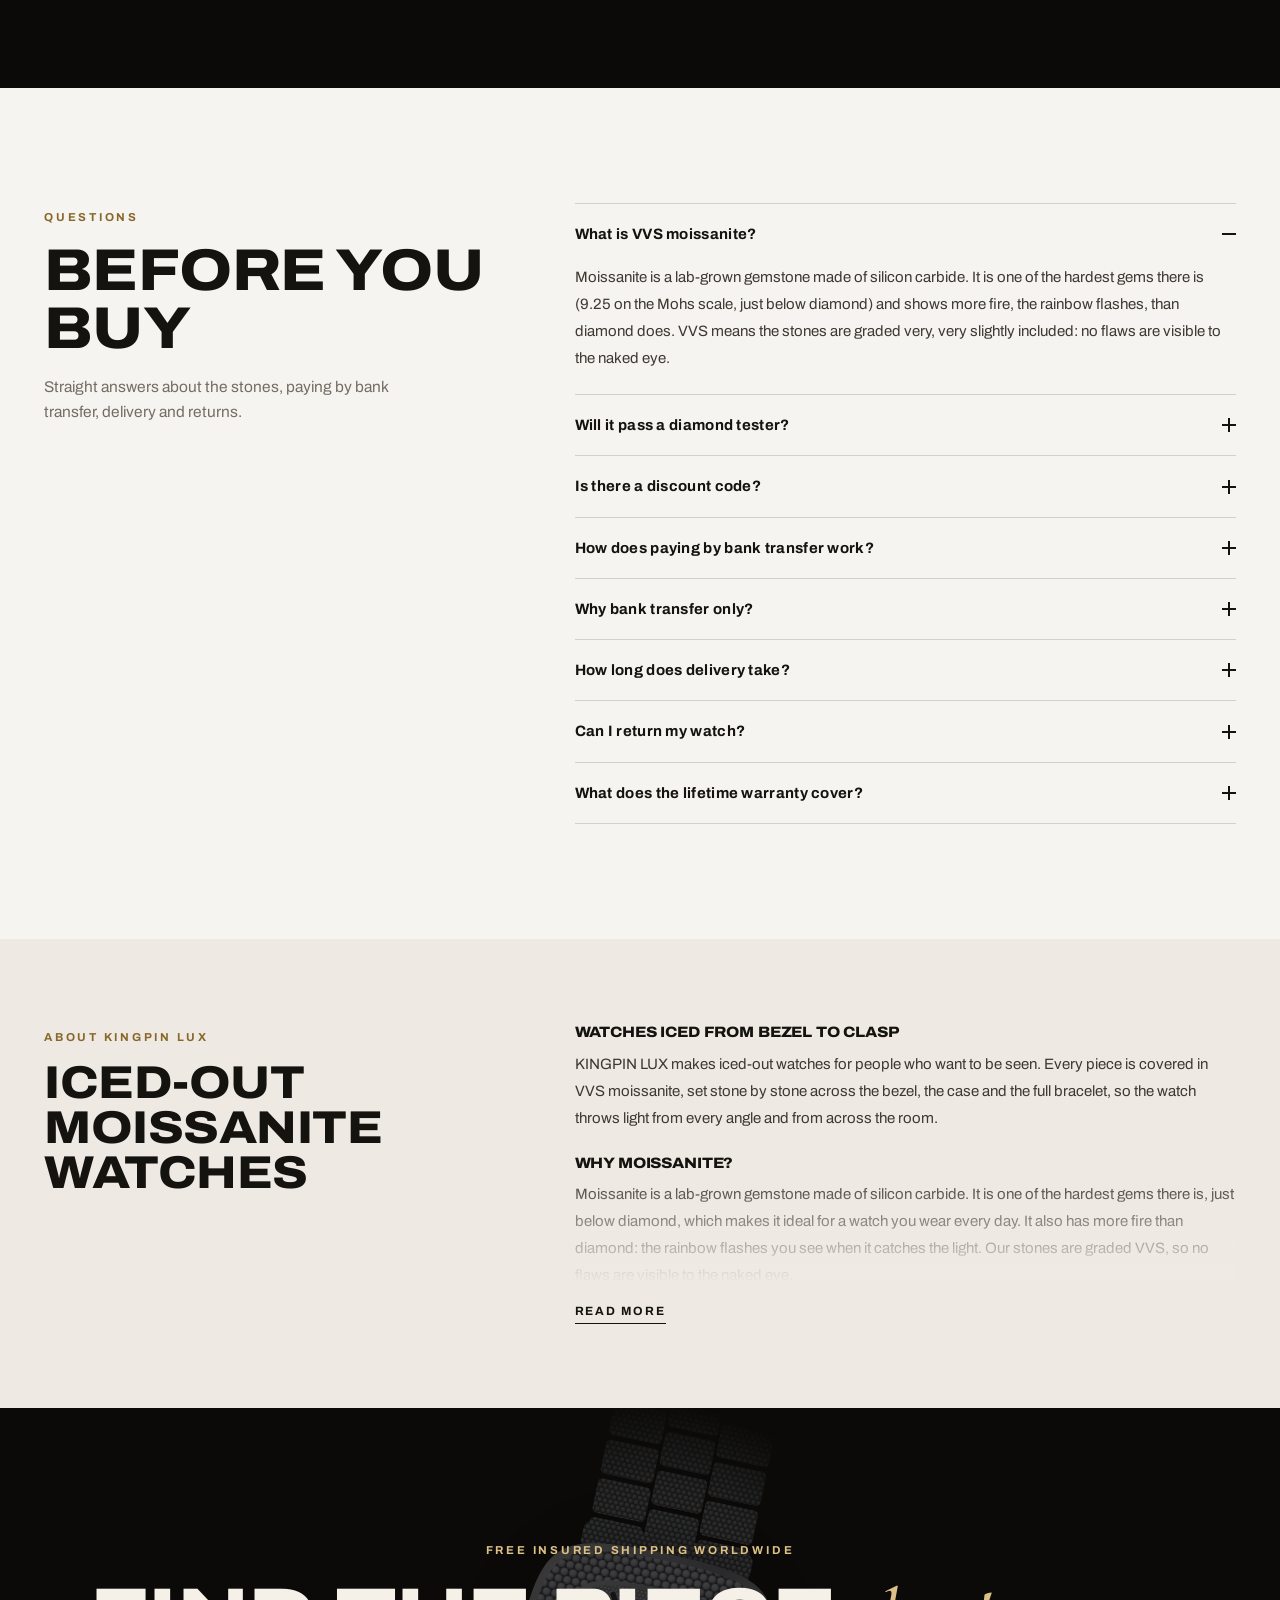
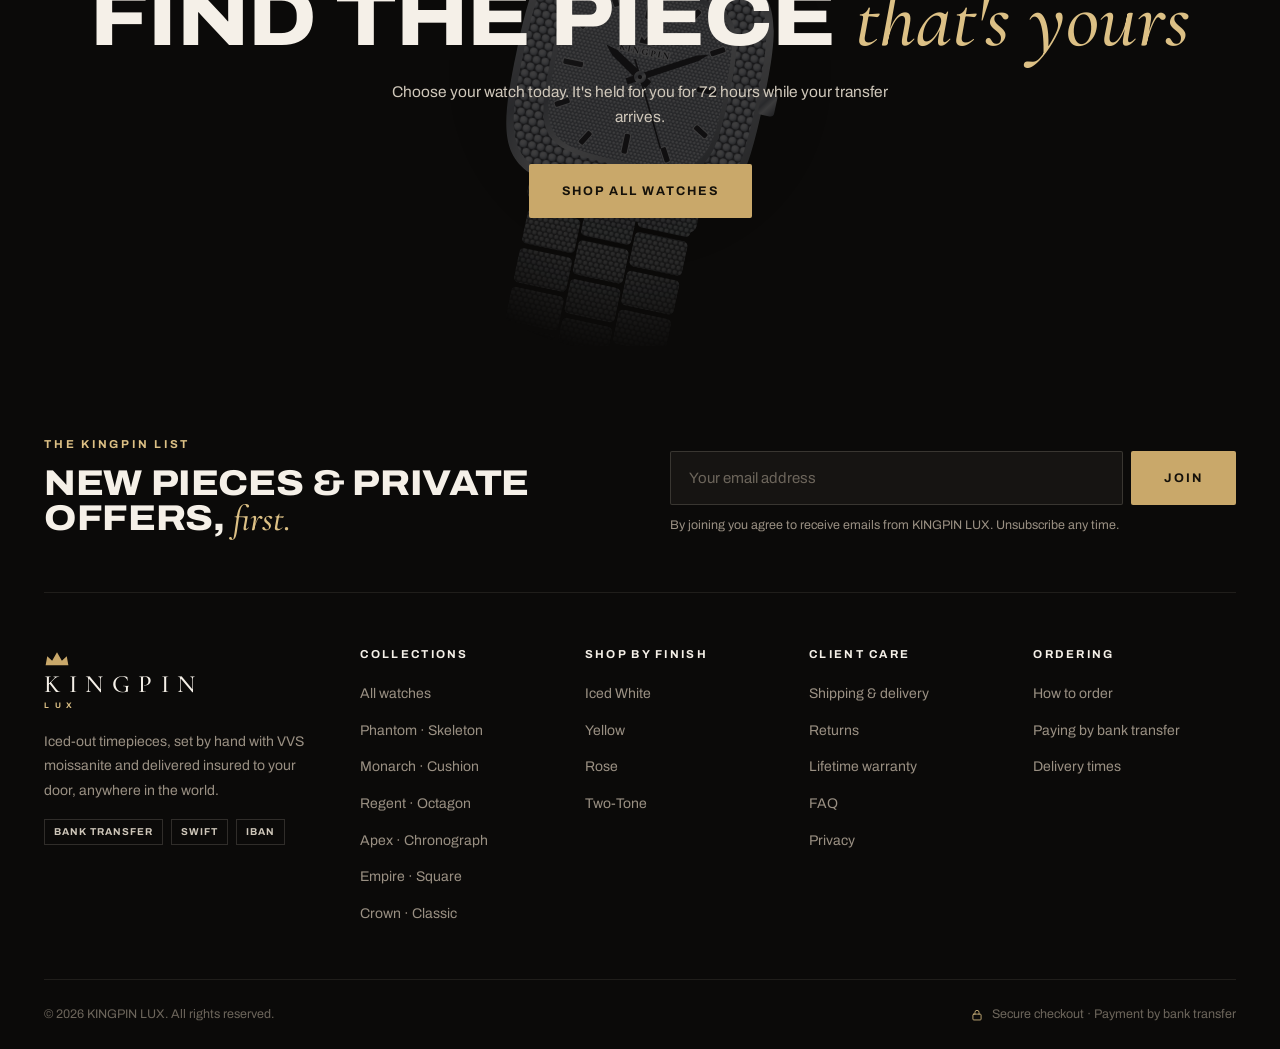
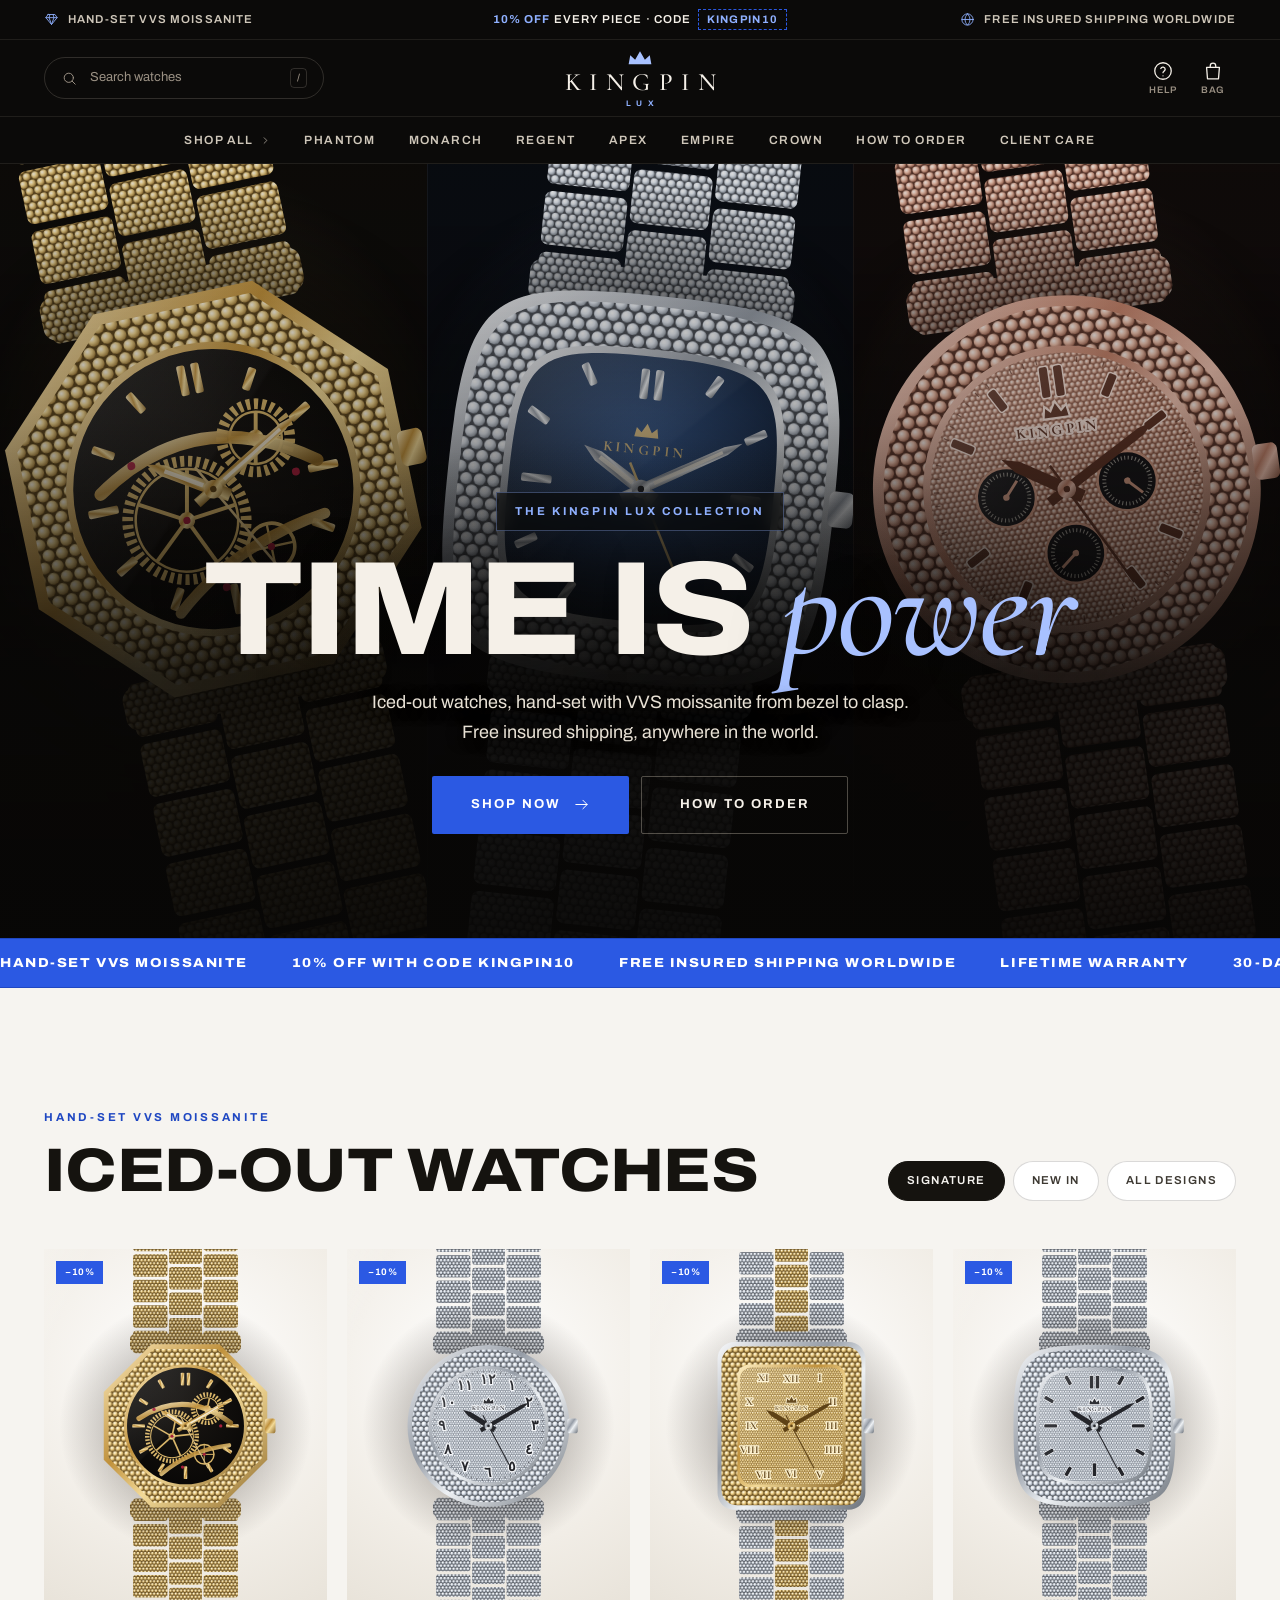
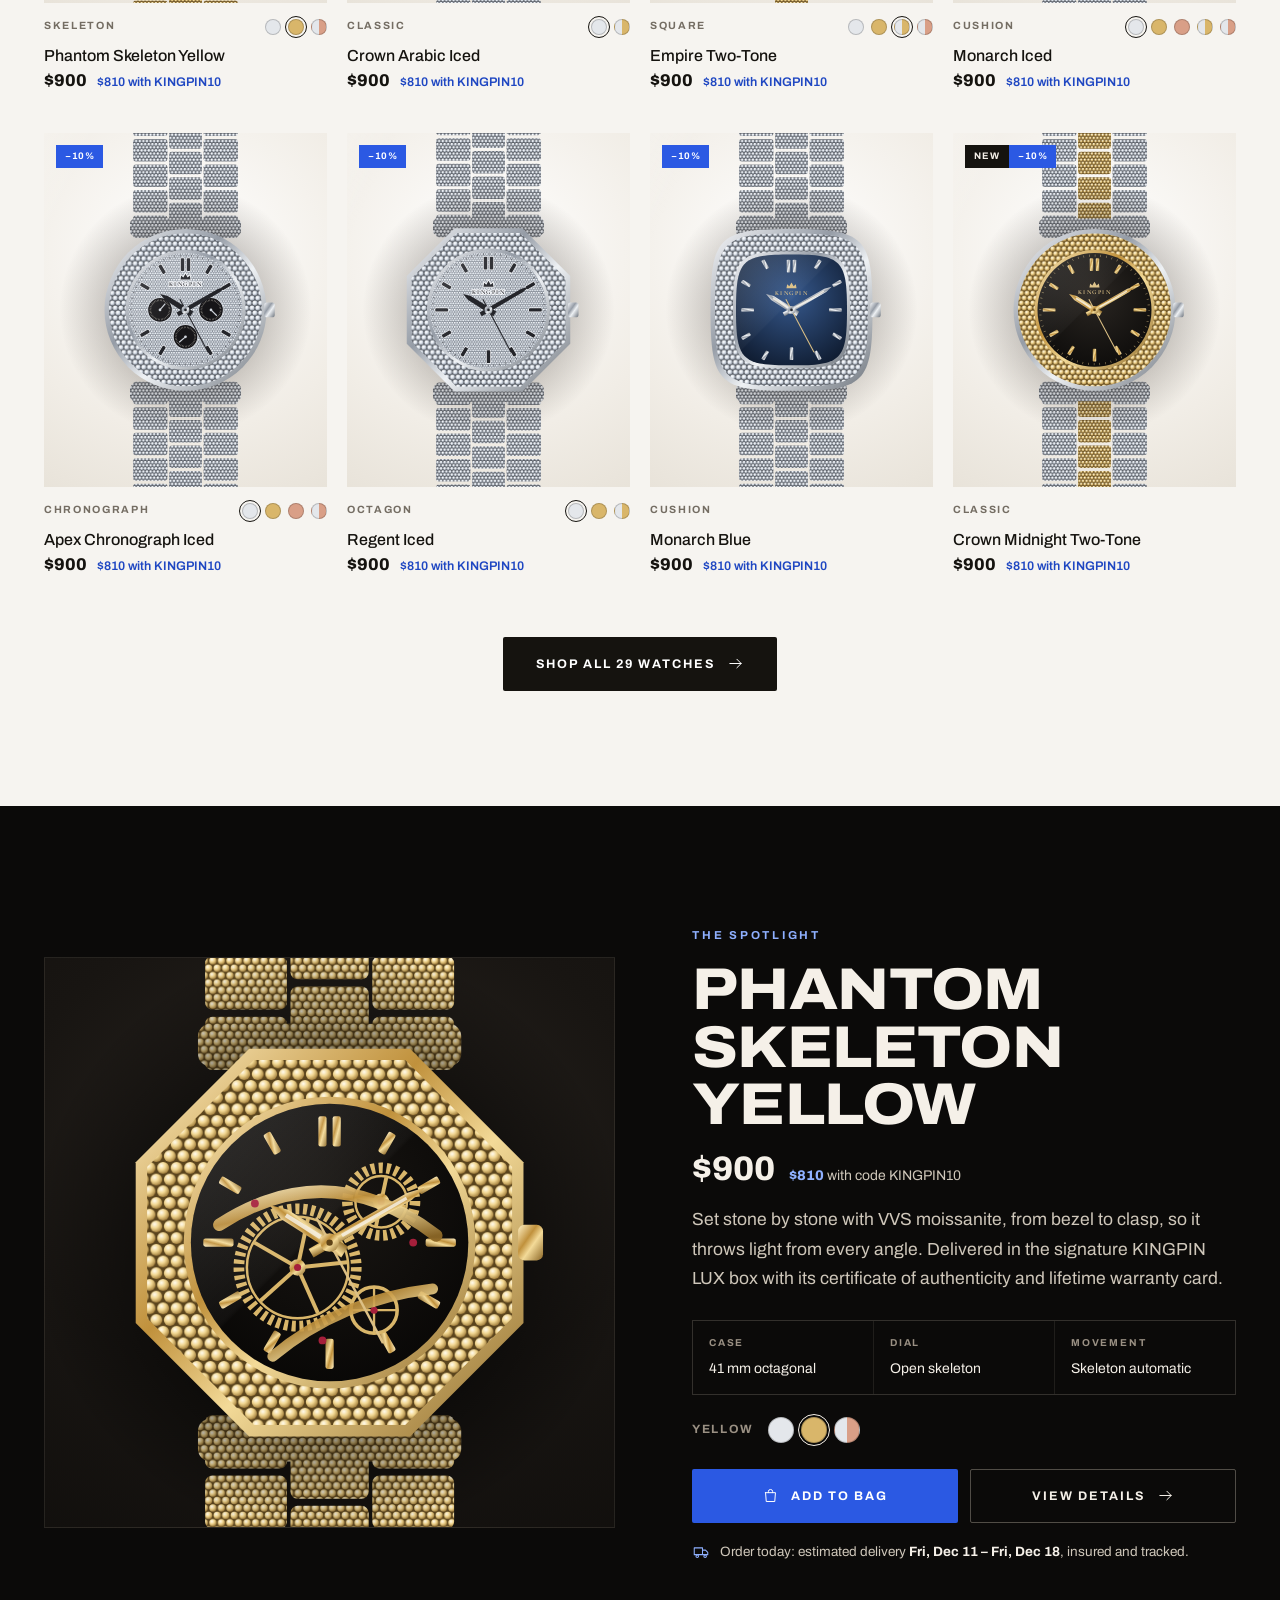
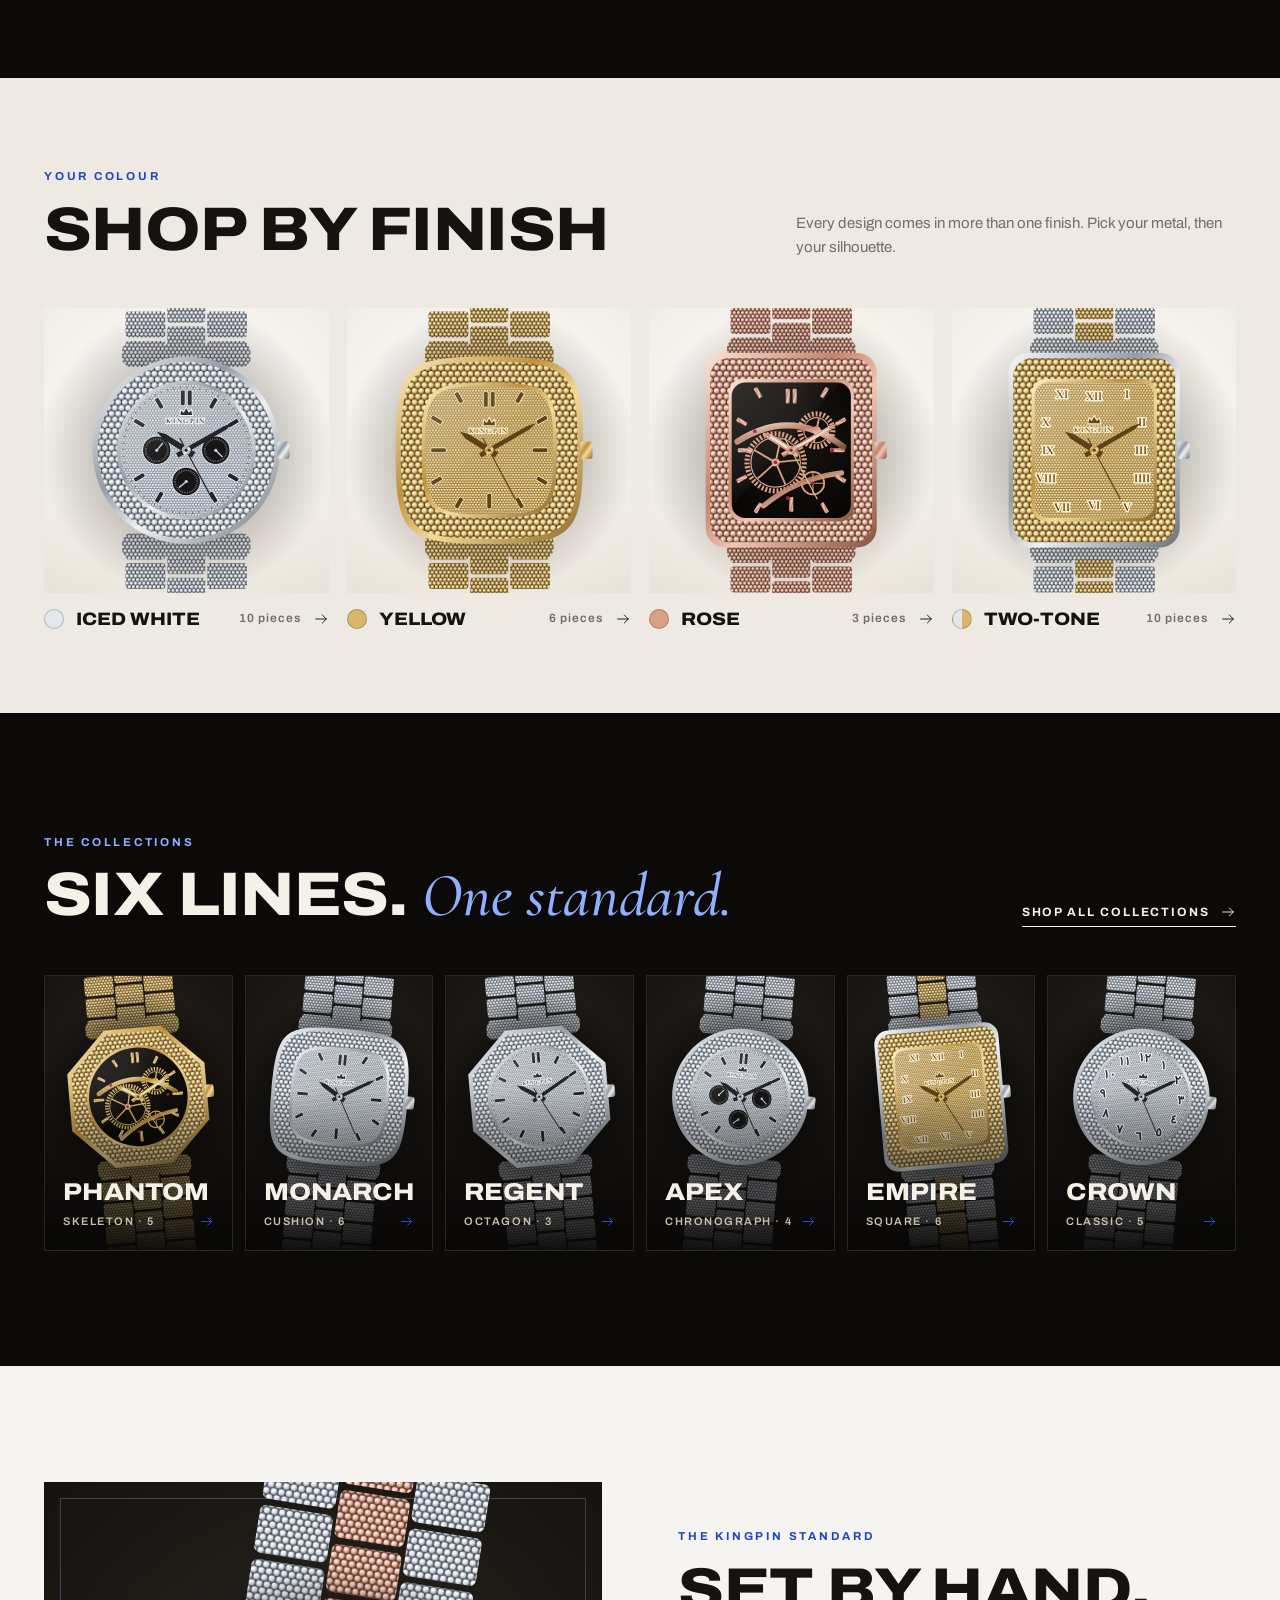
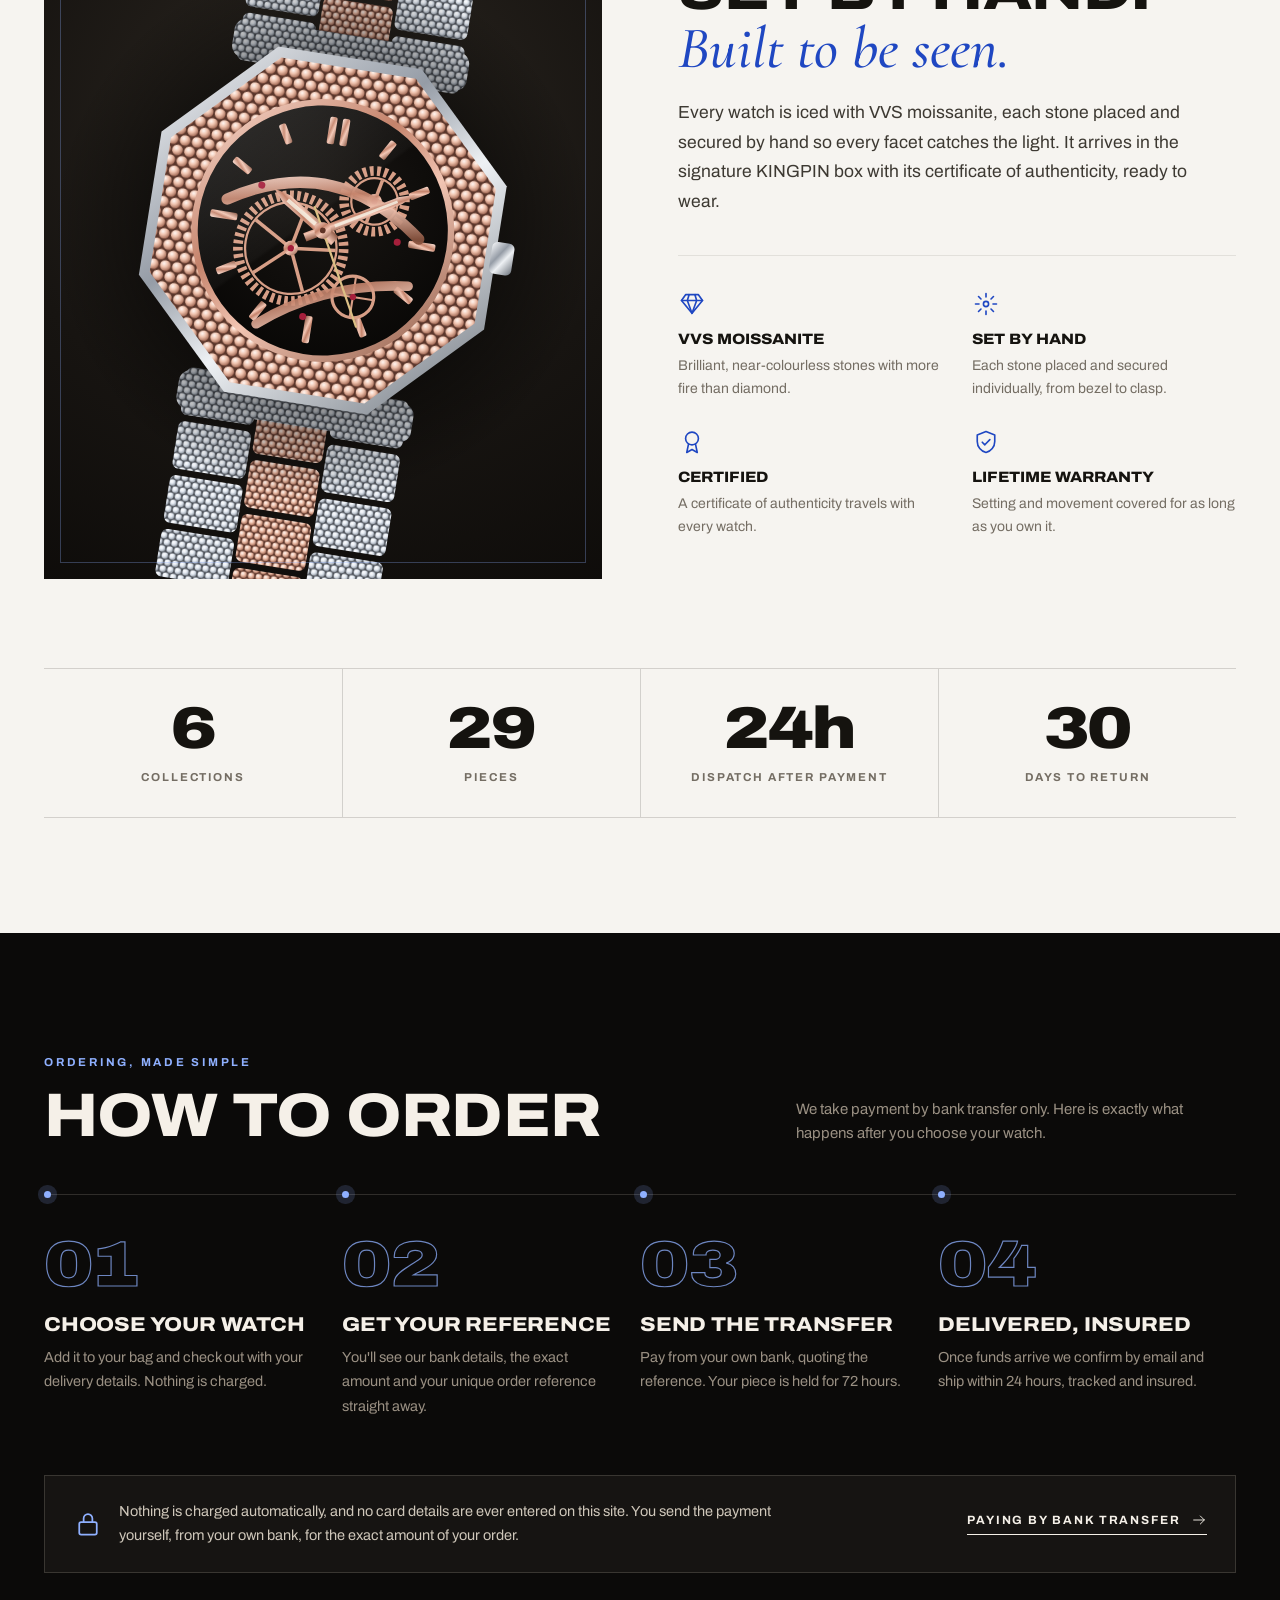
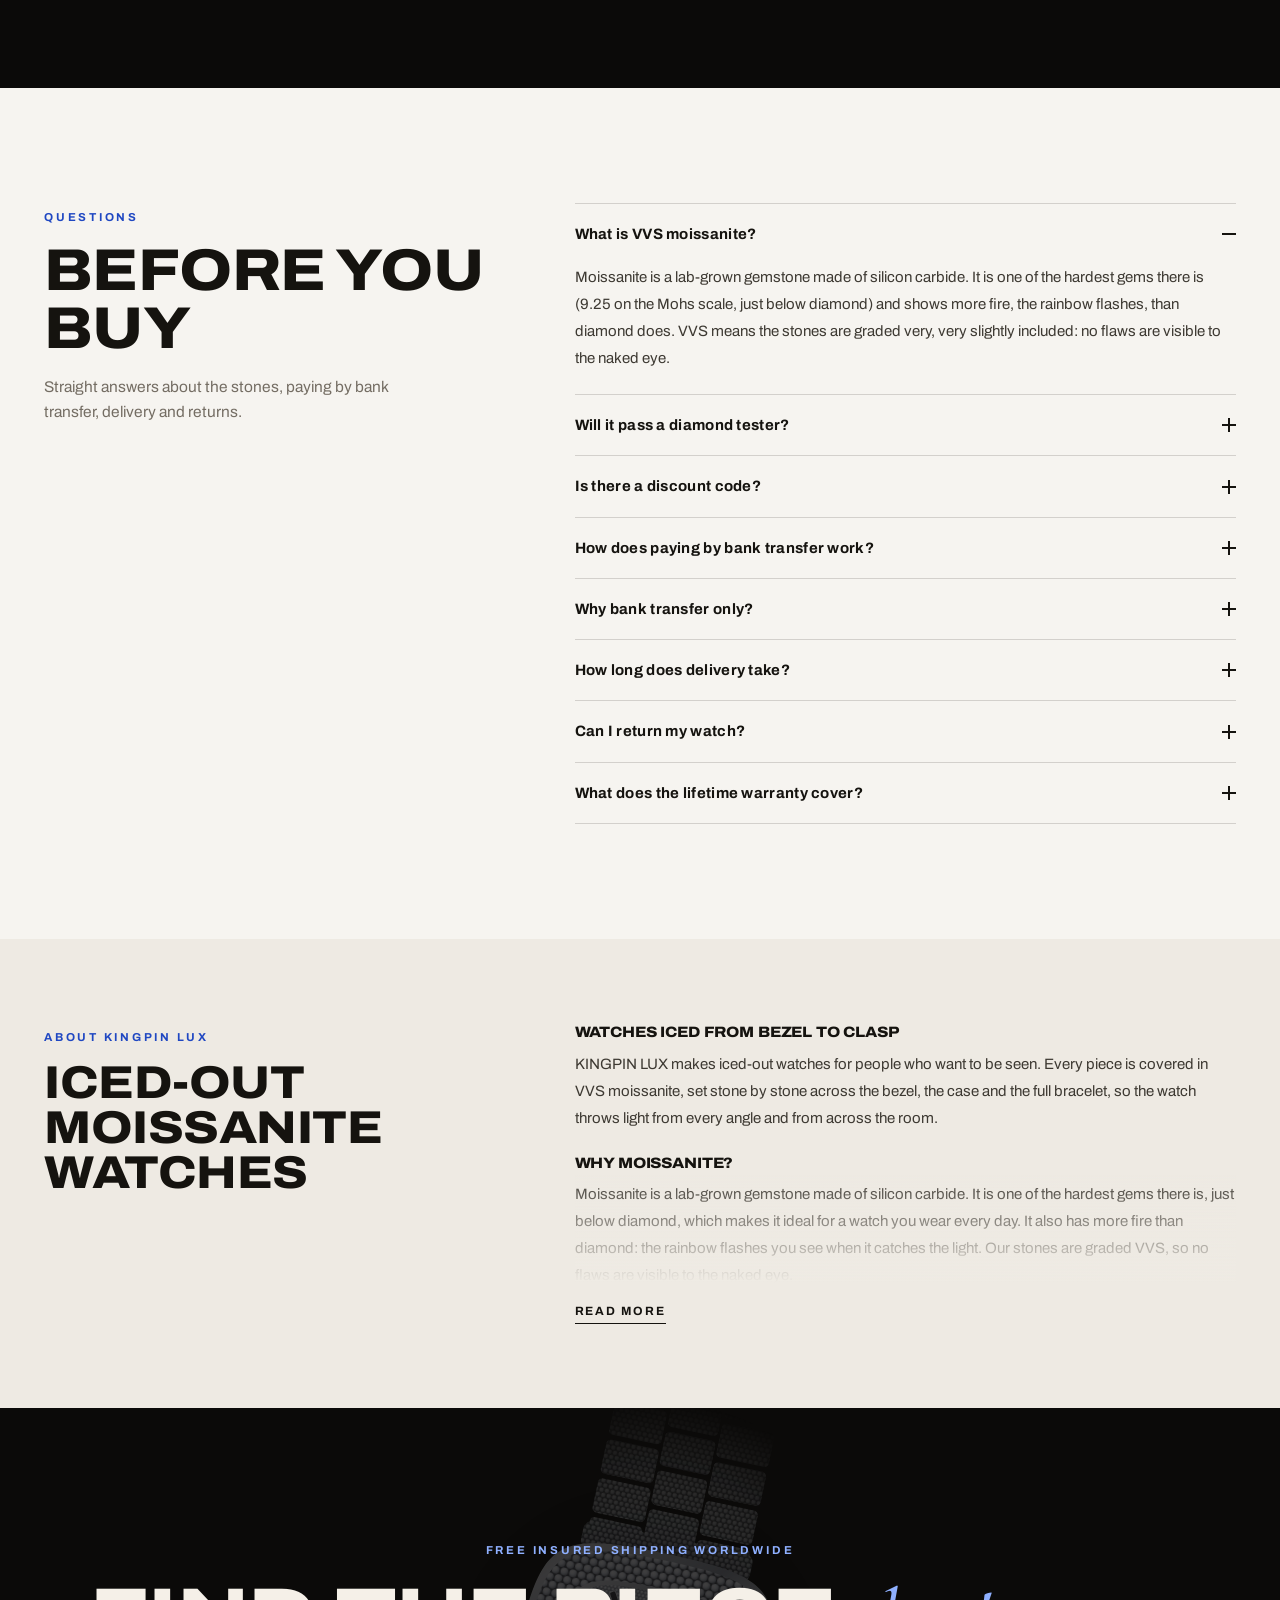
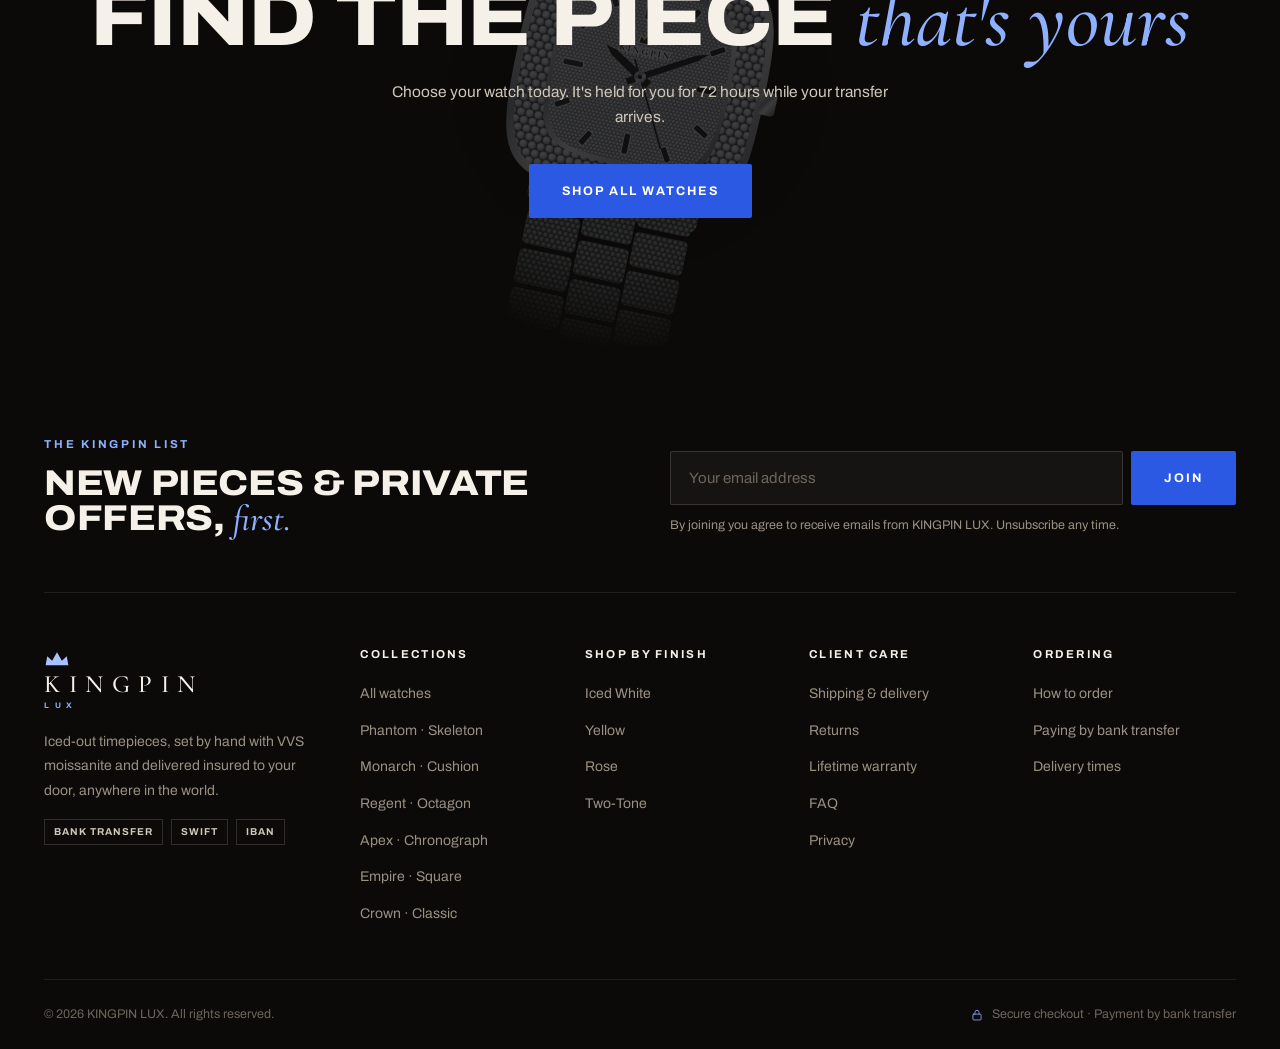
